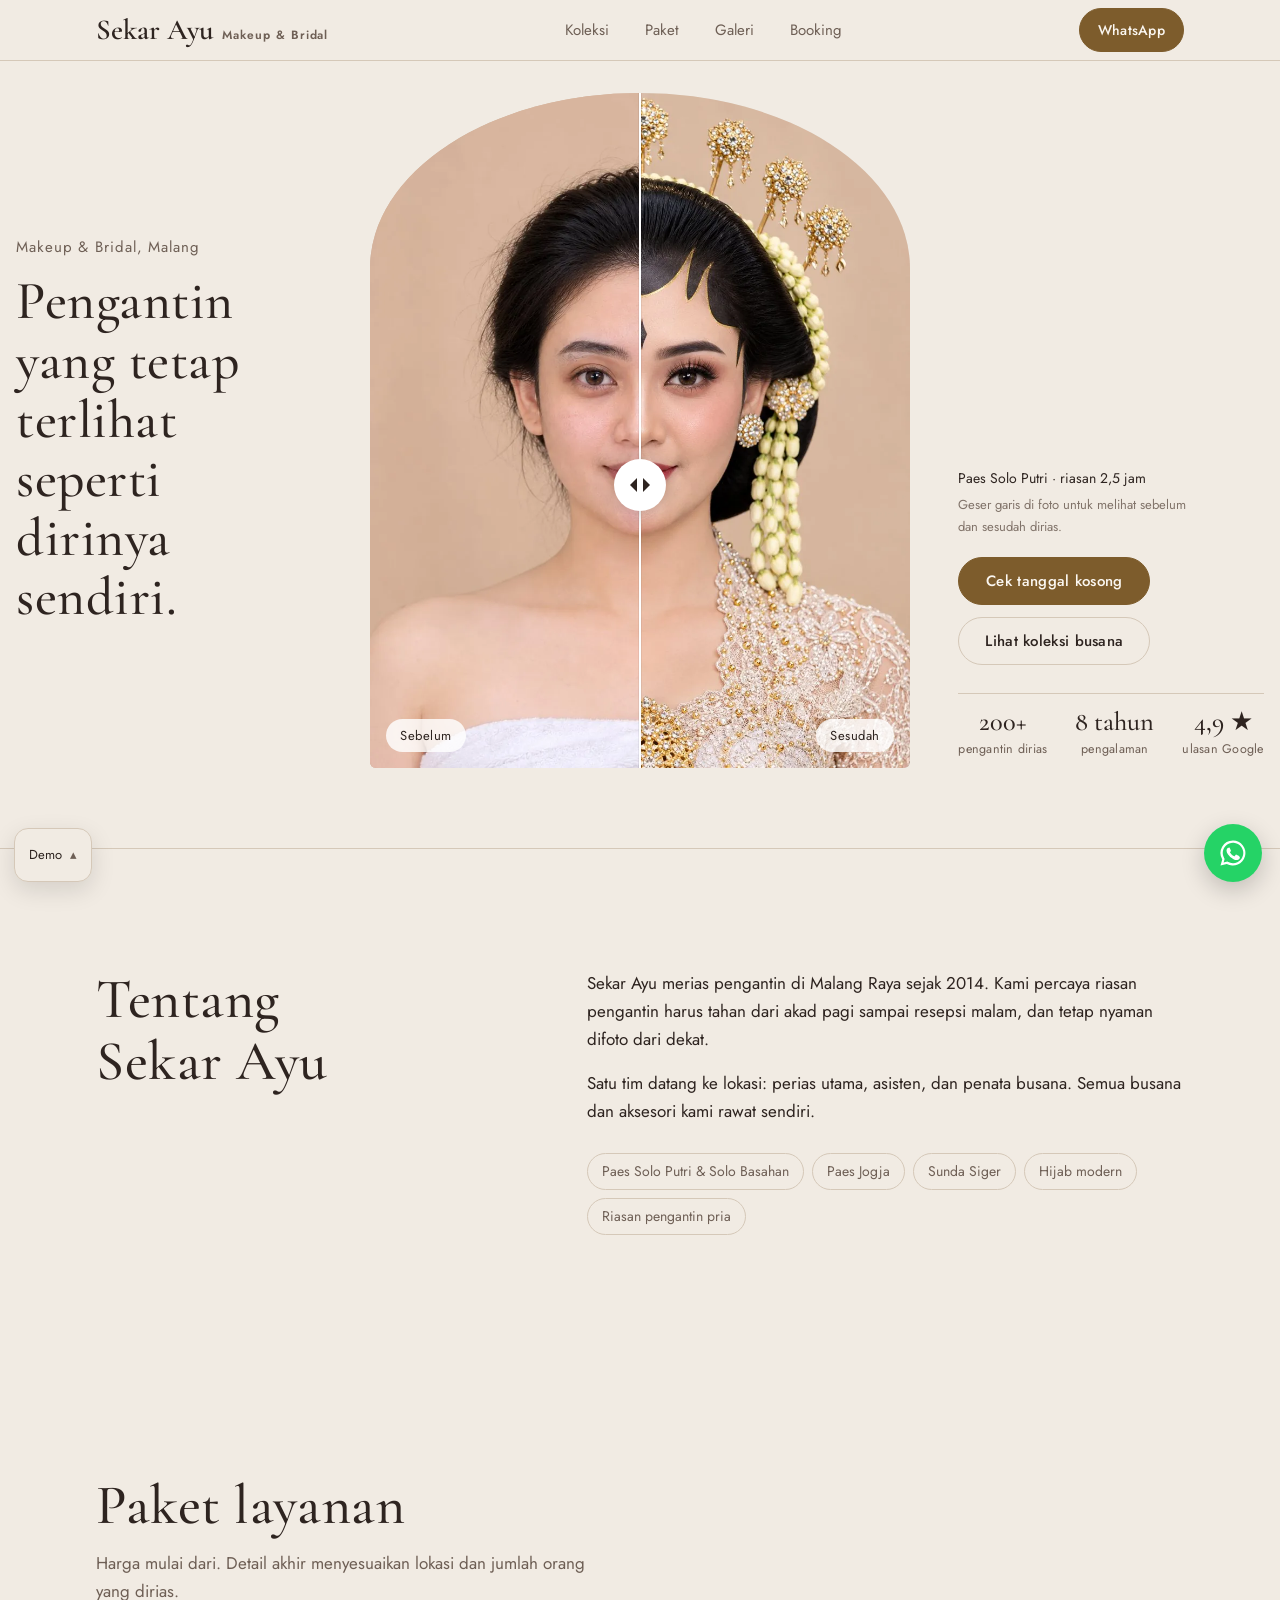
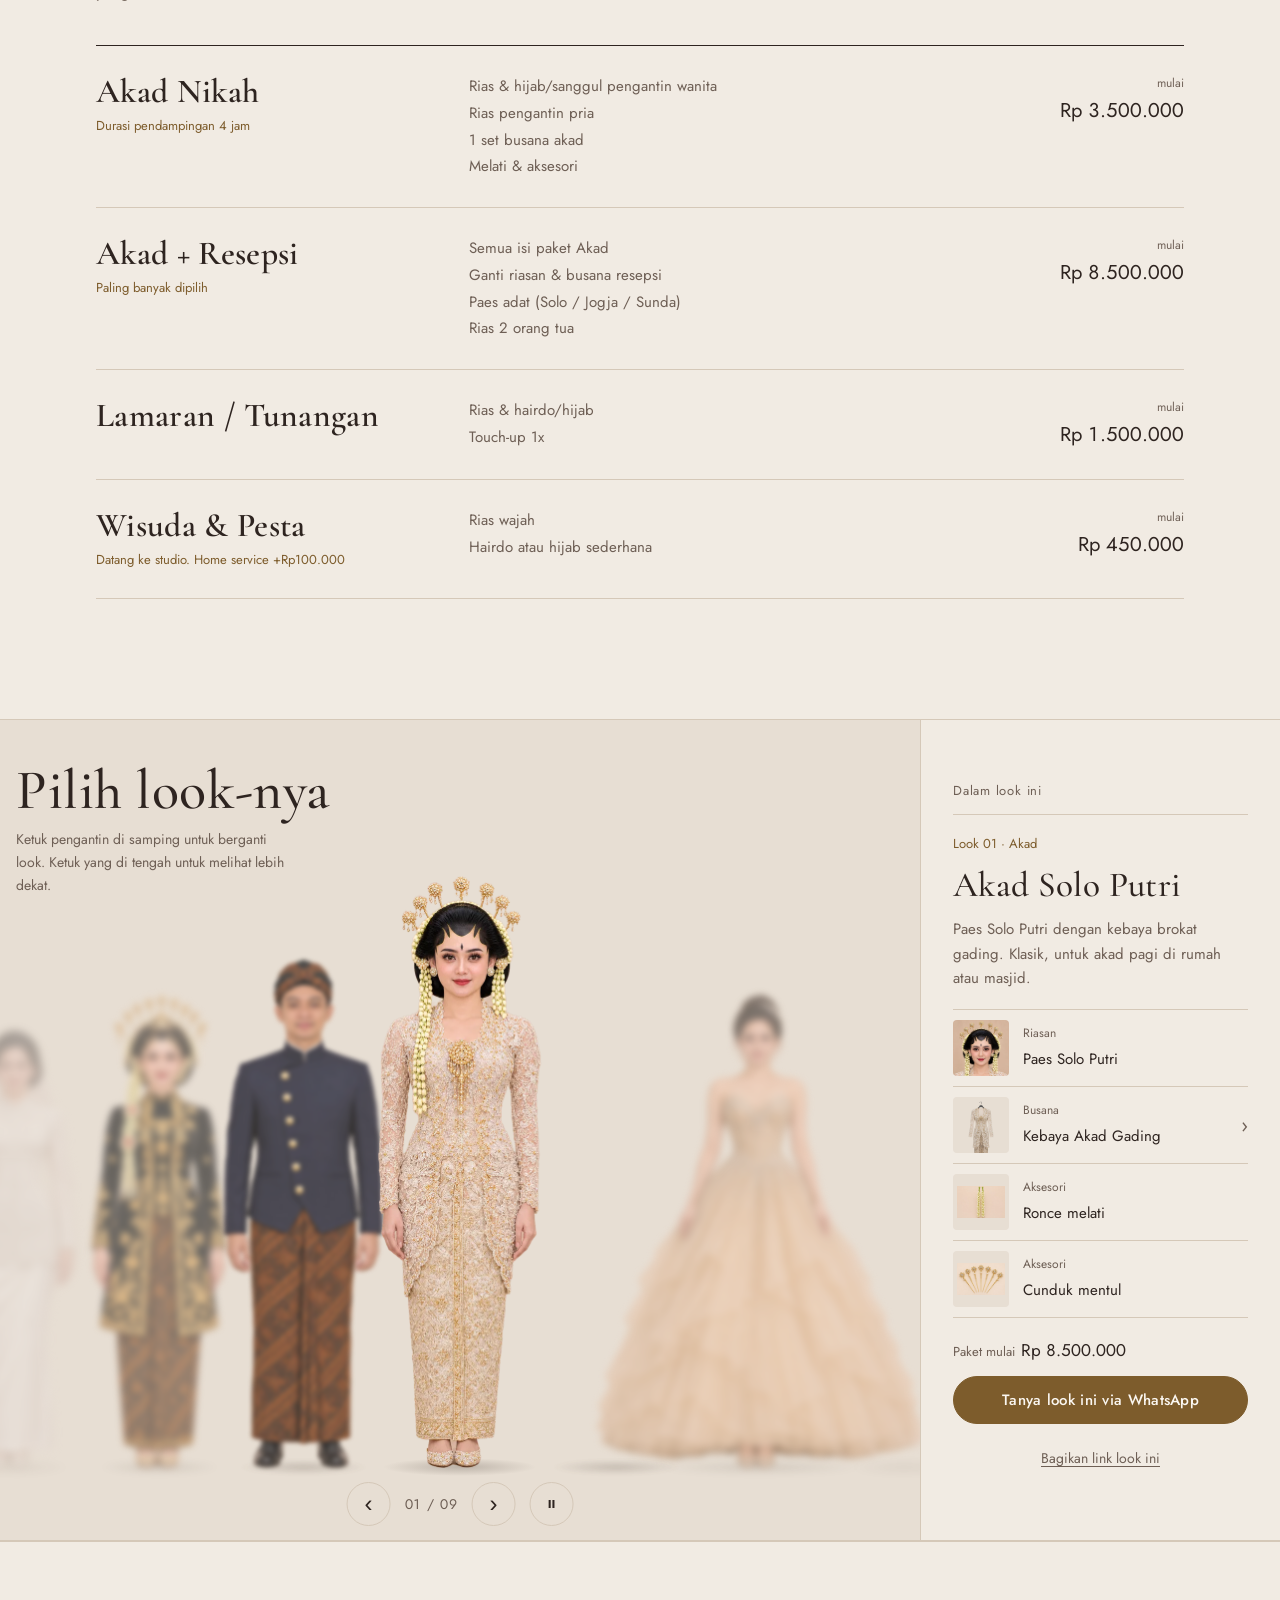
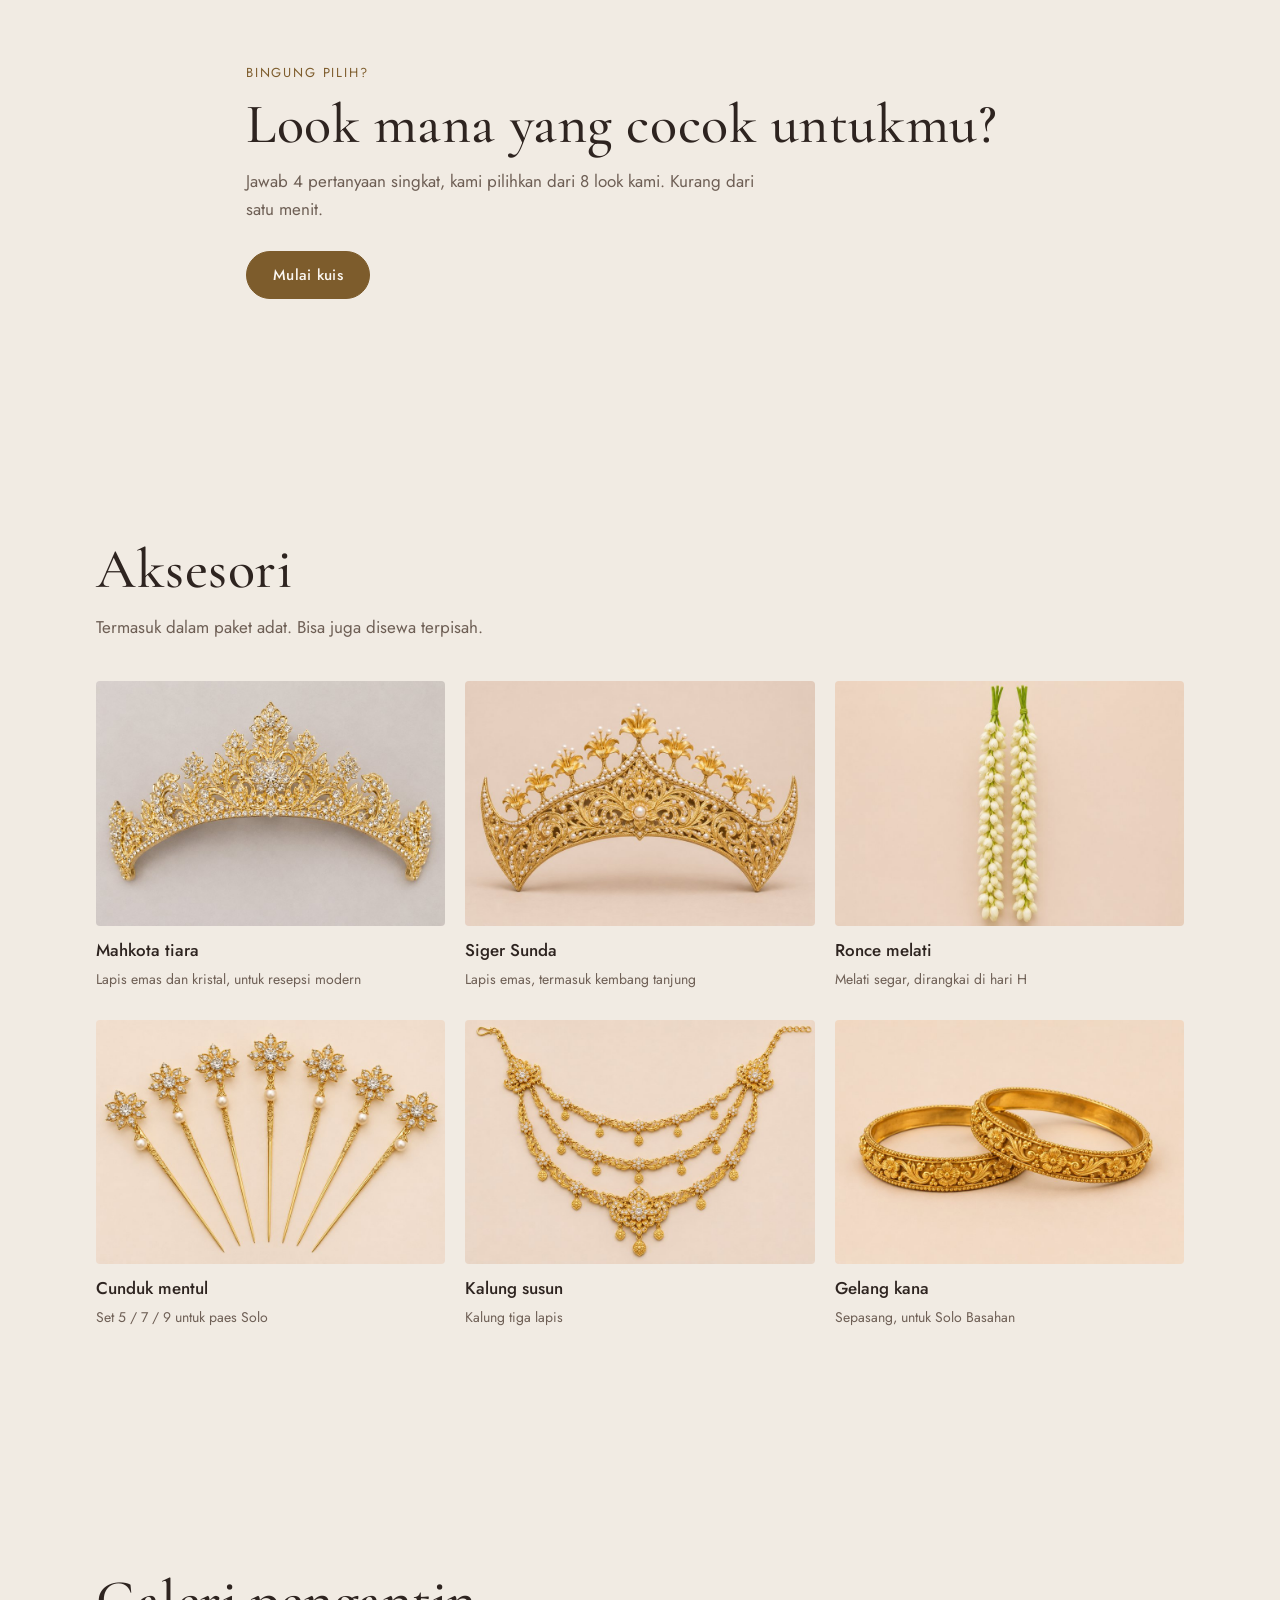
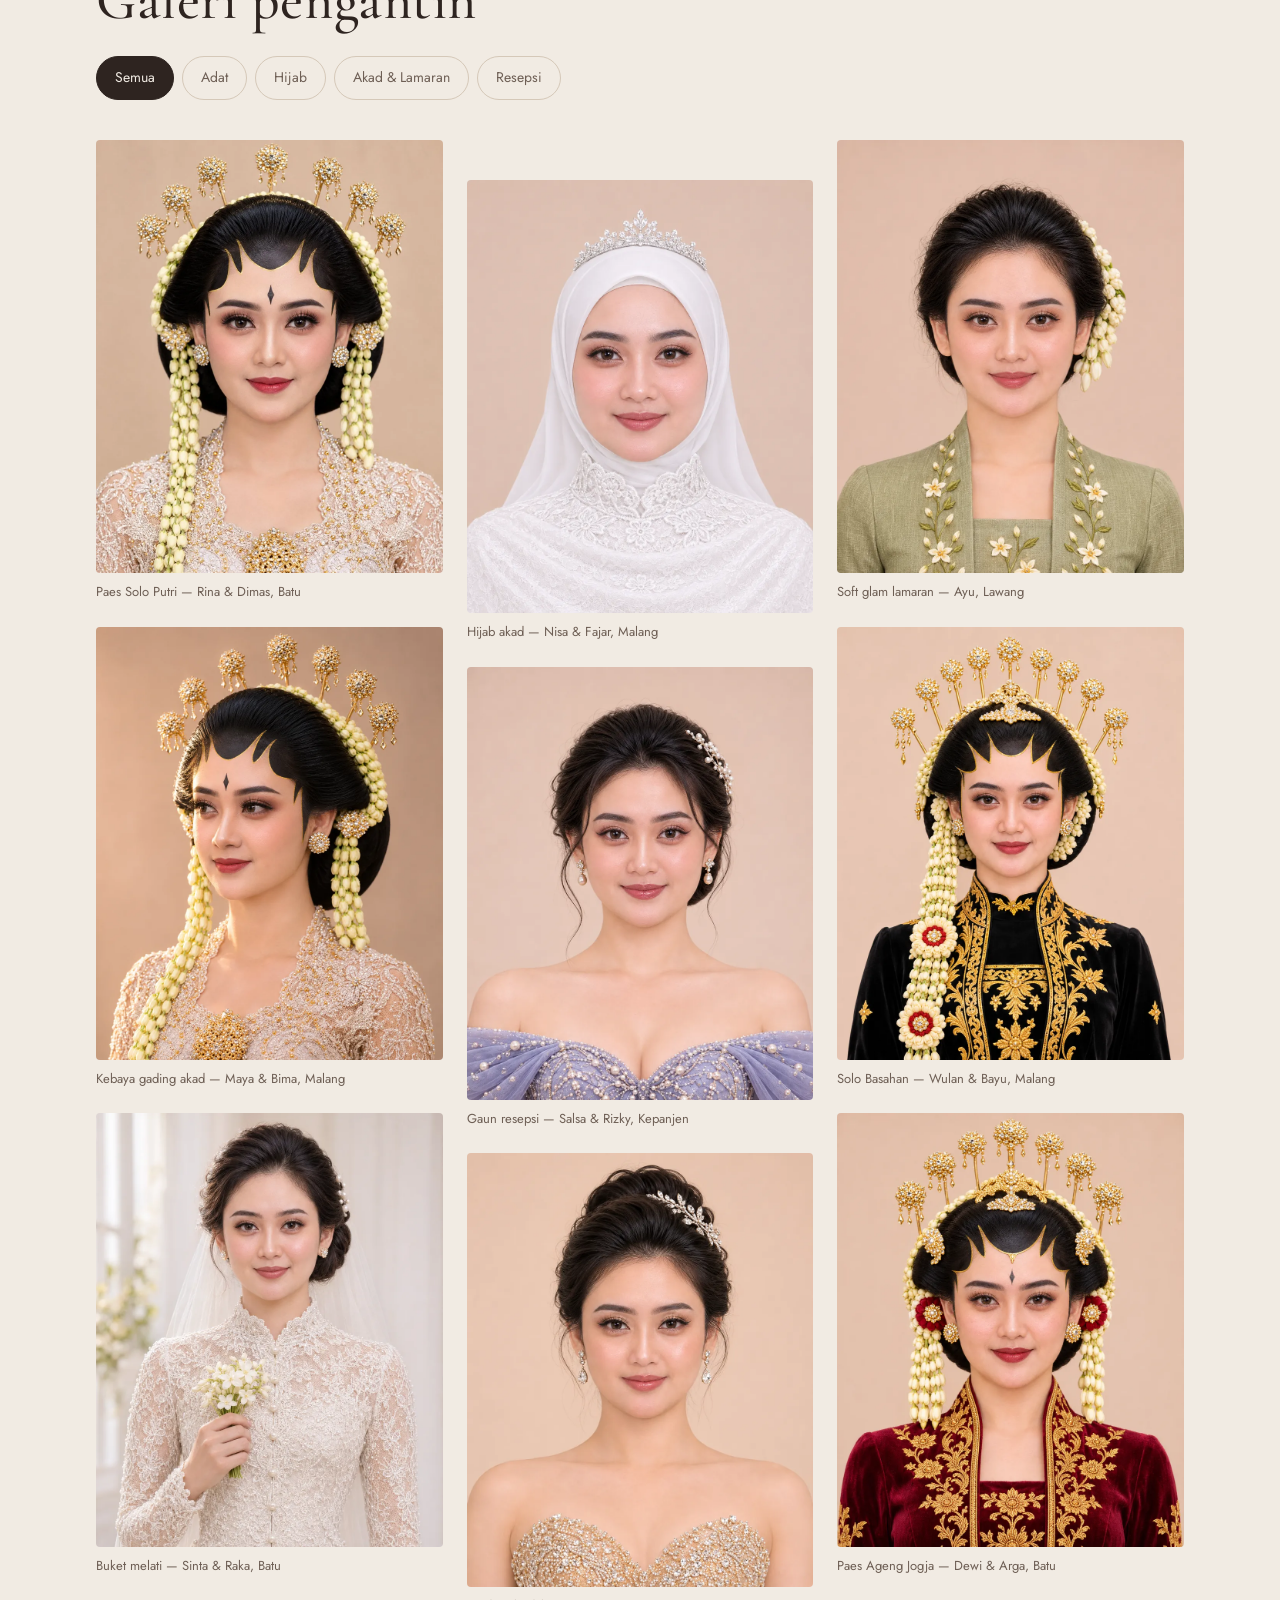
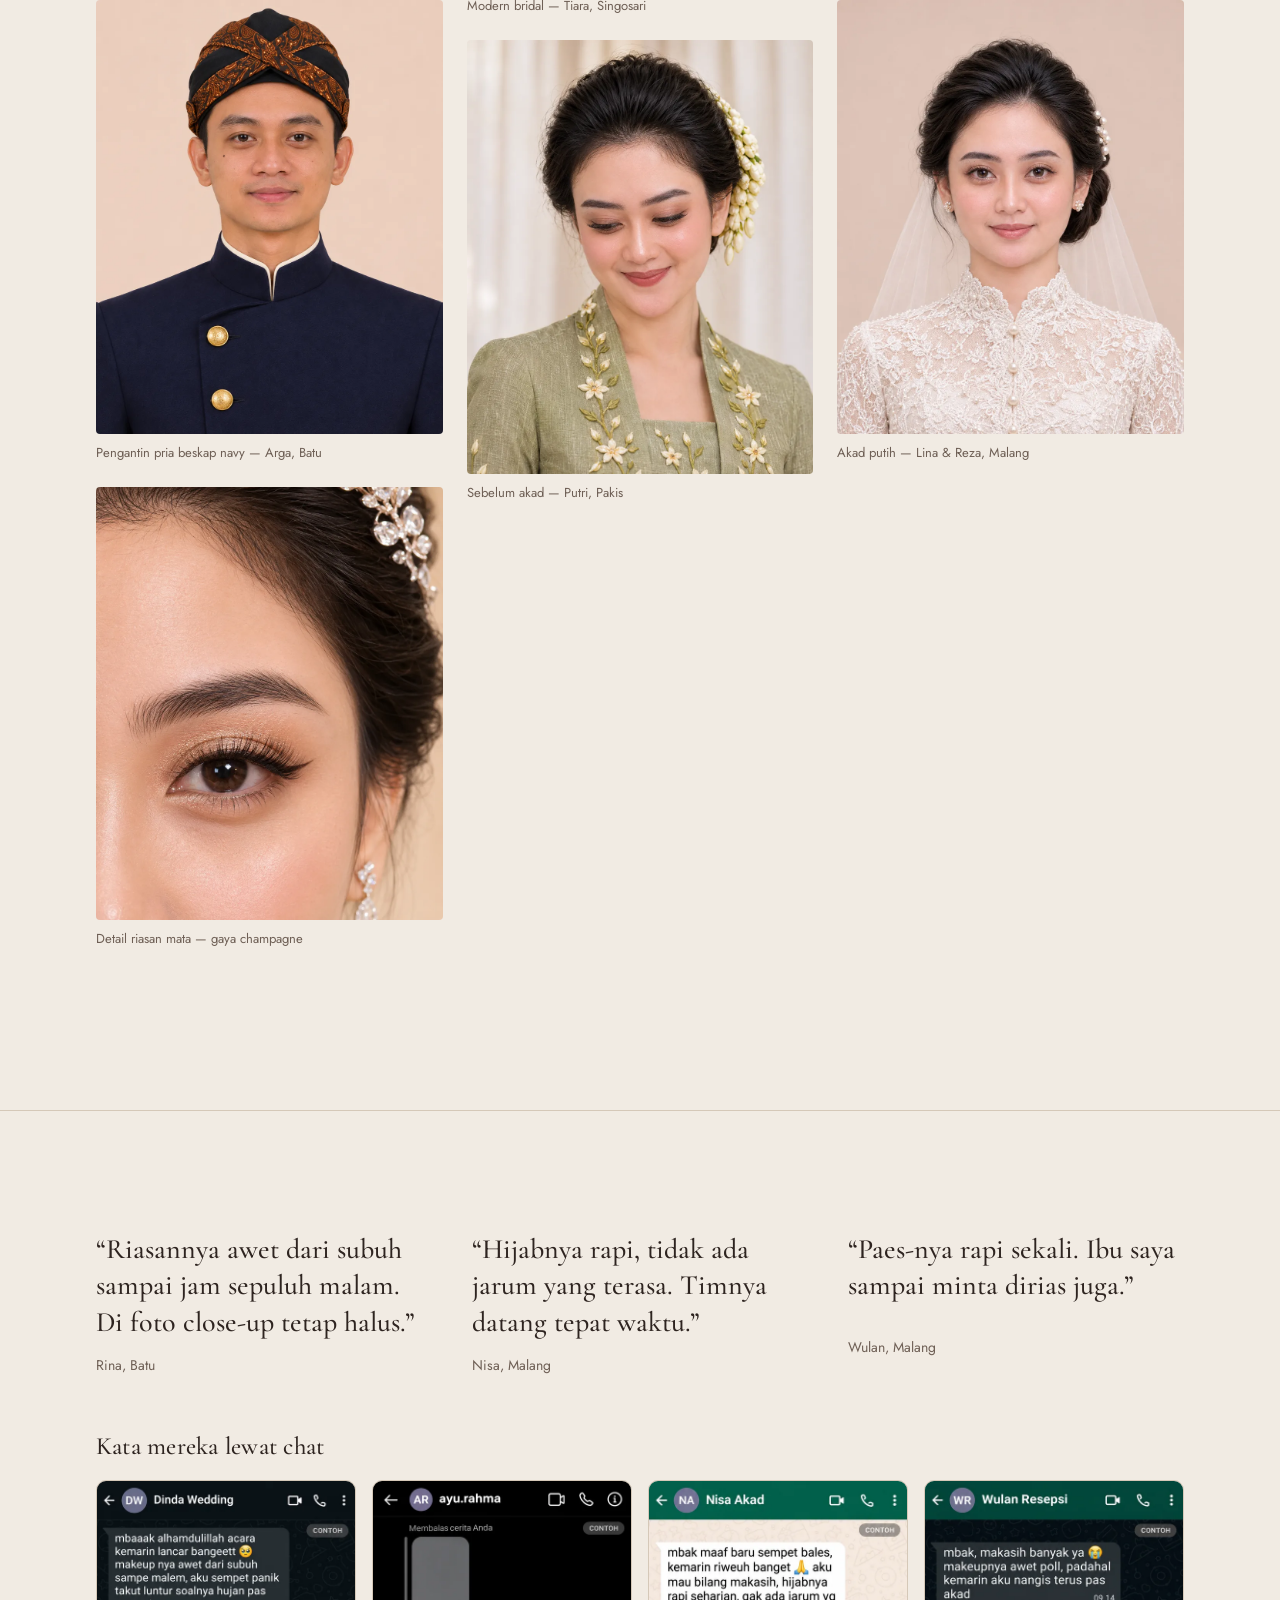
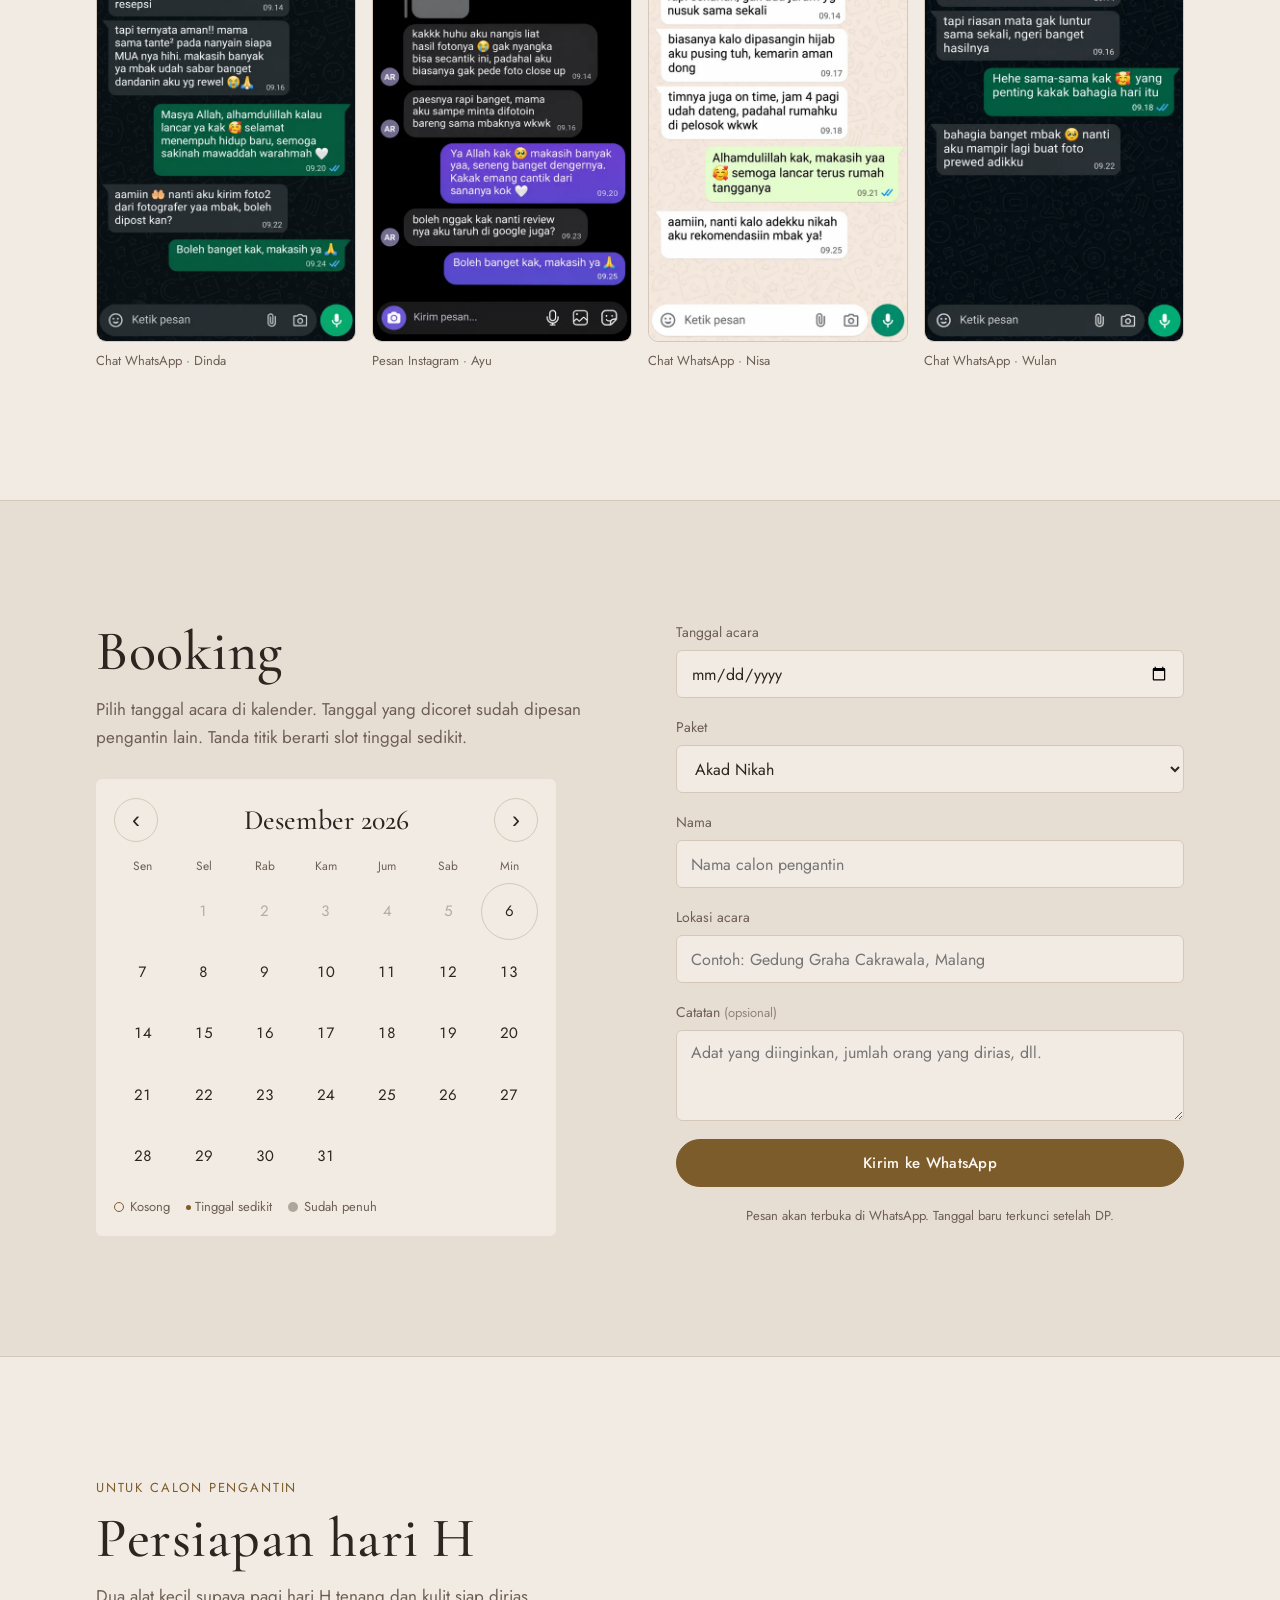
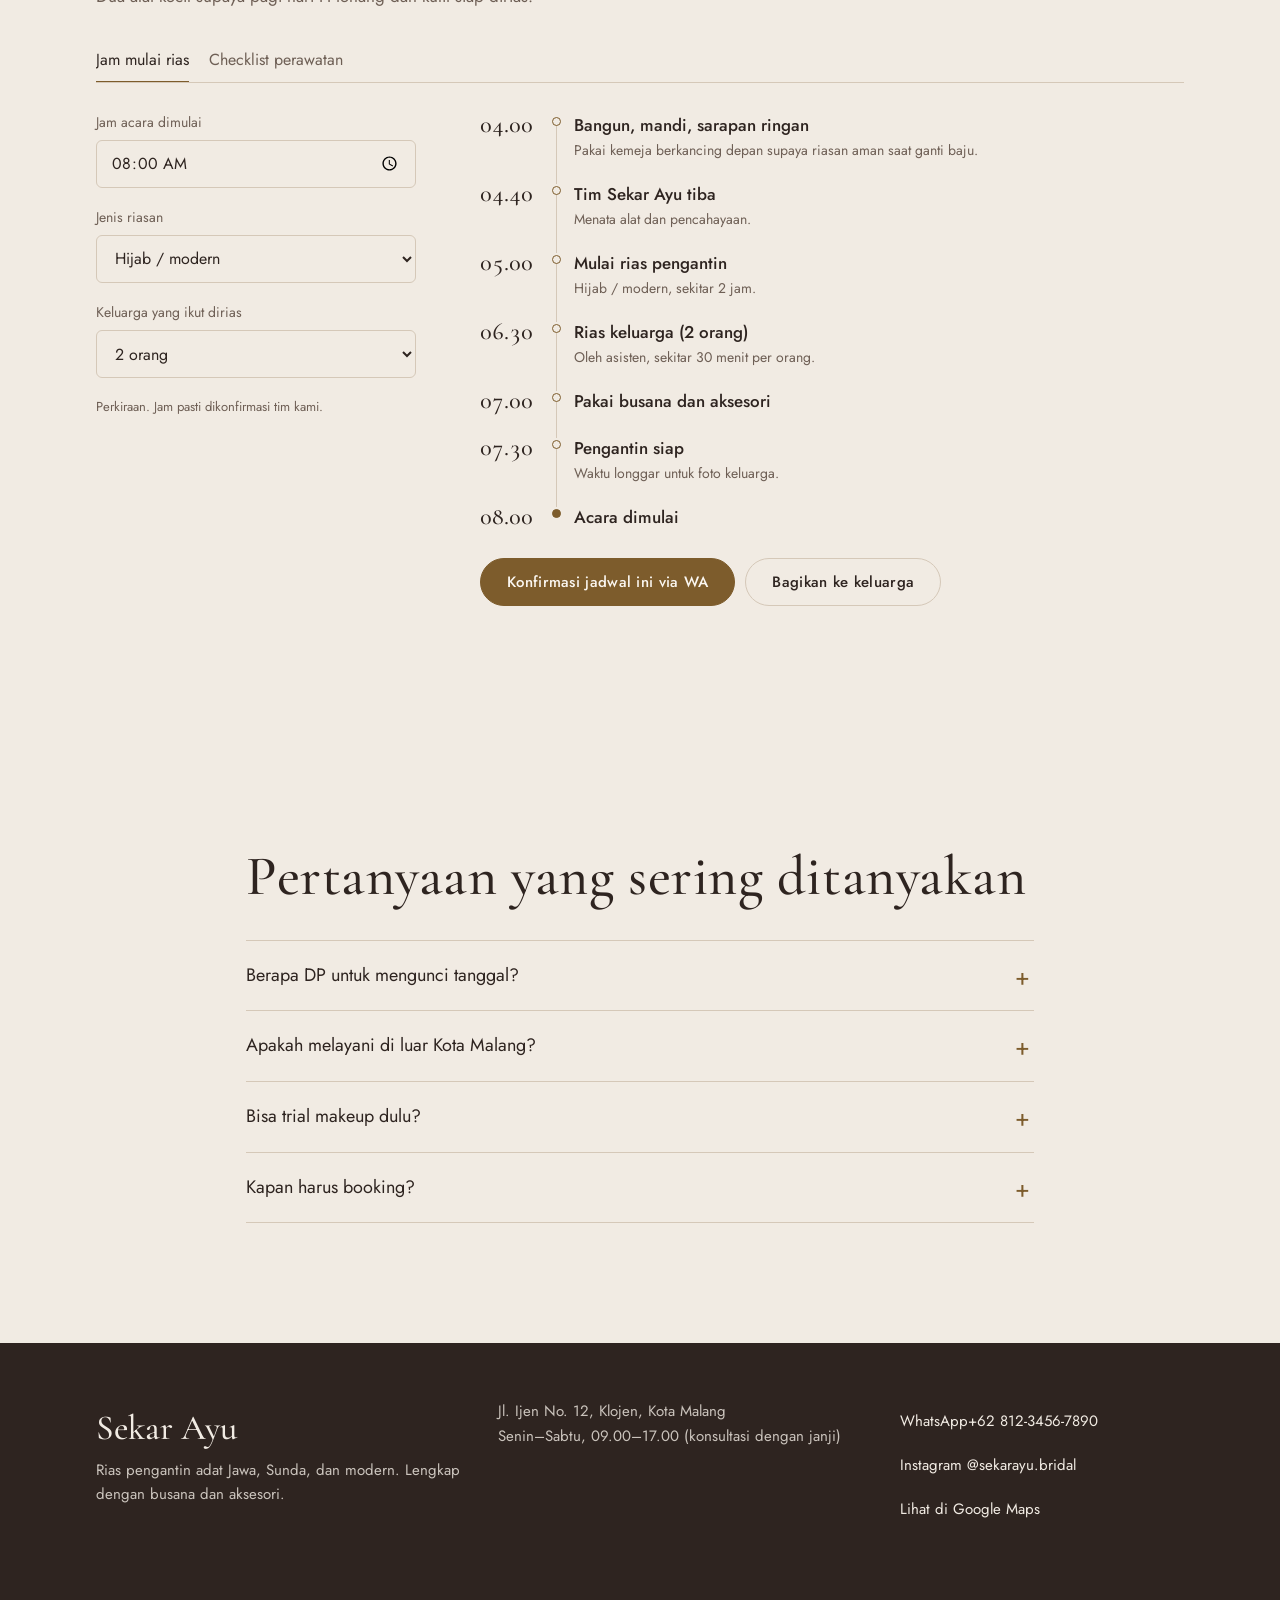
==== index.html @ d658f307 "Add files via upload" ====
<!doctype html>
<html lang="id" data-tema="ivory">
<head>
<meta charset="utf-8">
<meta name="viewport" content="width=device-width, initial-scale=1, viewport-fit=cover">
<!--SEO-->
<title>Sekar Ayu Makeup &amp; Bridal — Rias Pengantin Malang</title>
<meta name="description" content="Rias pengantin adat Jawa, Sunda, dan modern. Lengkap dengan busana dan aksesori.">
<meta property="og:type" content="website">
<meta property="og:locale" content="id_ID">
<meta property="og:site_name" content="Sekar Ayu">
<meta property="og:title" content="Sekar Ayu Makeup &amp; Bridal — Rias Pengantin Malang">
<meta property="og:description" content="Rias pengantin adat Jawa, Sunda, dan modern. Lengkap dengan busana dan aksesori.">
<meta property="og:image" content="assets/og.jpg">
<meta property="og:image:width" content="1200">
<meta property="og:image:height" content="630">
<meta name="twitter:card" content="summary_large_image">
<meta name="twitter:title" content="Sekar Ayu Makeup &amp; Bridal — Rias Pengantin Malang">
<meta name="twitter:description" content="Rias pengantin adat Jawa, Sunda, dan modern. Lengkap dengan busana dan aksesori.">
<meta name="twitter:image" content="assets/og.jpg">
<script type="application/ld+json">{"@context": "https://schema.org", "@type": "BeautySalon", "name": "Sekar Ayu Makeup & Bridal", "description": "Rias pengantin adat Jawa, Sunda, dan modern. Lengkap dengan busana dan aksesori.", "telephone": "+6281234567890", "image": "assets/og.jpg", "address": {"@type": "PostalAddress", "streetAddress": "Jl. Ijen No. 12, Klojen, Kota Malang", "addressLocality": "Malang", "addressCountry": "ID"}, "sameAs": ["https://instagram.com/sekarayu.bridal"], "openingHours": "Senin–Sabtu, 09.00–17.00 (konsultasi dengan janji)", "hasMap": "https://www.google.com/maps/search/?api=1&query=Jl.+Ijen+No.+12,+Klojen,+Kota+Malang,+Malang"}</script>
<!--/SEO-->
<link rel="preconnect" href="https://fonts.googleapis.com">
<link rel="preconnect" href="https://fonts.gstatic.com" crossorigin>
<link rel="stylesheet" href="https://fonts.googleapis.com/css2?family=Cormorant+Garamond:wght@500;600&family=Jost:wght@300;400;500&display=swap">
<link rel="stylesheet" href="style.css">
</head>
<body>

<header class="top">
  <div class="top-in">
    <a class="logo" href="#awal"><span data-bind="brand.nama"></span><small data-bind="brand.sub"></small></a>
    <nav class="nav" aria-label="Menu utama">
      <a href="#koleksi">Koleksi</a>
      <a href="#paket">Paket</a>
      <a href="#galeri">Galeri</a>
      <a href="#booking">Booking</a>
    </nav>
    <a class="btn btn-kecil" id="wa-top" href="#" target="_blank" rel="noopener">WhatsApp</a>
  </div>
</header>

<main id="awal">

  <!-- HERO: sebelum / sesudah -->
  <section class="hero">
    <div class="hero-teks">
      <p class="hero-kota"><span data-bind="brand.sub"></span>, <span data-bind="brand.kota"></span></p>
      <h1 data-bind="hero.judul"></h1>
    </div>
    <div class="ba" id="ba" style="--pos:50%">
      <img class="ba-img" id="ba-sesudah" alt="Wajah sesudah dirias" draggable="false" fetchpriority="high" decoding="async">
      <div class="ba-atas"><img class="ba-img" id="ba-sebelum" alt="Wajah sebelum dirias" draggable="false" fetchpriority="high" decoding="async"></div>
      <div class="ba-garis" aria-hidden="true"><span class="ba-pegangan"></span></div>
      <span class="ba-label ba-label-kiri">Sebelum</span>
      <span class="ba-label ba-label-kanan">Sesudah</span>
      <input class="ba-range" id="ba-range" type="range" min="0" max="100" value="50" aria-label="Geser untuk membandingkan sebelum dan sesudah dirias">
    </div>
    <div class="hero-samping">
      <p class="hero-ket"><span data-bind="hero.keterangan"></span><span class="hero-petunjuk">Geser garis di foto untuk melihat sebelum dan sesudah dirias.</span></p>
      <div class="hero-aksi">
        <a class="btn" href="#booking">Cek tanggal kosong</a>
        <a class="btn btn-garis" href="#koleksi">Lihat koleksi busana</a>
      </div>
      <ul class="hero-bukti" id="hero-bukti" aria-label="Bukti pengalaman" hidden></ul>
    </div>
  </section>

  <!-- TENTANG -->
  <section class="blok tentang" id="tentang">
    <div class="isi tentang-grid">
      <h2>Tentang <span data-bind="brand.nama"></span></h2>
      <div class="tentang-teks" id="tentang-teks"></div>
      <ul class="keahlian" id="keahlian" aria-label="Keahlian"></ul>
    </div>
  </section>

  <!-- PAKET -->
  <section class="blok" id="paket">
    <div class="isi">
      <h2>Paket layanan</h2>
      <p class="sub">Harga mulai dari. Detail akhir menyesuaikan lokasi dan jumlah orang yang dirias.</p>
      <div class="paket" id="paket-list"></div>
    </div>
  </section>

  <!-- KOLEKSI: barisan look -->
  <section class="look" id="koleksi" aria-roledescription="carousel" aria-label="Pilihan look pengantin">
    <div class="look-wrap">
      <div class="look-stage" id="look-stage">
        <div class="look-head">
          <h2>Pilih look-nya</h2>
          <p>Ketuk pengantin di samping untuk berganti look. Ketuk yang di tengah untuk melihat lebih dekat.</p>
        </div>
        <div class="look-track" id="look-track"></div>
        <div class="look-fokus" id="look-fokus" hidden>
          <p><span id="lf-nomor"></span> <strong id="lf-nama"></strong></p>
          <button class="ikon" id="lf-tutup" type="button" aria-label="Kembali ke semua look">×</button>
        </div>
        <div class="look-nav">
          <button class="ikon" id="look-prev" type="button" aria-label="Look sebelumnya">‹</button>
          <p class="look-hitung" id="look-hitung" aria-live="polite"></p>
          <button class="ikon" id="look-next" type="button" aria-label="Look berikutnya">›</button>
          <button class="ikon ikon-kecil" id="look-jeda" type="button" aria-label="Jeda pergantian otomatis" aria-pressed="false">
            <svg viewBox="0 0 24 24" aria-hidden="true" class="i-jeda"><path fill="currentColor" d="M7 5h3.5v14H7zM13.5 5H17v14h-3.5z"/></svg>
            <svg viewBox="0 0 24 24" aria-hidden="true" class="i-putar"><path fill="currentColor" d="M8 5v14l11-7z"/></svg>
          </button>
        </div>
      </div>
      <aside class="look-side" id="look-side" aria-live="polite">
        <p class="look-side-judul">Dalam look ini</p>
        <div class="look-side-isi" id="look-side-isi">
          <p class="look-kat" id="ls-kat"></p>
          <h3 id="ls-nama"></h3>
          <p class="look-ringkas" id="ls-ringkas"></p>
          <ul class="look-items" id="ls-items"></ul>
          <p class="look-harga" id="ls-harga"></p>
          <a class="btn btn-lebar" id="ls-wa" href="#" target="_blank" rel="noopener">Tanya look ini via WhatsApp</a>
          <button class="link-kecil ls-bagikan" id="ls-bagikan" type="button">Bagikan link look ini</button>
        </div>
      </aside>
    </div>
  </section>

  <!-- KUIS: look mana yang cocok -->
  <section class="blok kuis-blok" id="kuis" hidden aria-labelledby="kuis-judul">
    <div class="isi kuis-isi">
      <p class="kicker">Bingung pilih?</p>
      <h2 id="kuis-judul">Look mana yang cocok untukmu?</h2>
      <p class="sub" id="kuis-sub"></p>
      <div class="kuis" id="kuis-box"></div>
    </div>
  </section>

  <!-- AKSESORI -->
  <section class="blok" id="aksesori">
    <div class="isi">
      <h2>Aksesori</h2>
      <p class="sub">Termasuk dalam paket adat. Bisa juga disewa terpisah.</p>
      <div class="aks" id="aks-list"></div>
    </div>
  </section>

  <!-- GALERI -->
  <section class="blok" id="galeri">
    <div class="isi">
      <h2>Galeri pengantin</h2>
      <div class="galeri-filter" id="galeri-filter" role="group" aria-label="Filter galeri" hidden></div>
      <div class="galeri" id="galeri-list"></div>
    </div>
  </section>

  <!-- TESTIMONI -->
  <section class="blok testi-blok">
    <div class="isi testi" id="testi-list"></div>
    <div class="isi testi-shot-wrap" id="testi-shot-wrap" hidden>
      <h3>Kata mereka lewat chat</h3>
      <div class="testi-shot" id="testi-shot"></div>
    </div>
  </section>

  <!-- BOOKING -->
  <section class="blok booking" id="booking">
    <div class="isi booking-grid">
      <div>
        <h2>Booking</h2>
        <p class="sub" id="booking-sub"></p>
        <div class="kal" id="kal" hidden>
          <div class="kal-head">
            <button class="ikon" id="kal-prev" type="button" aria-label="Bulan sebelumnya">‹</button>
            <p class="kal-bulan" id="kal-bulan" aria-live="polite"></p>
            <button class="ikon" id="kal-next" type="button" aria-label="Bulan berikutnya">›</button>
          </div>
          <div class="kal-hari" aria-hidden="true"><span>Sen</span><span>Sel</span><span>Rab</span><span>Kam</span><span>Jum</span><span>Sab</span><span>Min</span></div>
          <div class="kal-grid" id="kal-grid" role="grid"></div>
          <p class="kal-legenda"><span class="dot dot-kosong"></span>Kosong <span id="legenda-sebagian" hidden><span class="dot dot-sebagian"></span>Tinggal sedikit</span> <span class="dot dot-penuh"></span>Sudah penuh</p>
        </div>
      </div>
      <form class="form" id="form-booking" novalidate>
        <div class="field" id="field-tanggal">
          <label for="f-tanggal">Tanggal acara</label>
          <input id="f-tanggal" name="tanggal" type="date" required aria-describedby="tanggal-info">
          <p class="field-info" id="tanggal-info"></p>
        </div>
        <div class="field">
          <label for="f-paket">Paket</label>
          <select id="f-paket" name="paket"></select>
        </div>
        <div class="field">
          <label for="f-nama">Nama</label>
          <input id="f-nama" name="nama" type="text" autocomplete="name" placeholder="Nama calon pengantin" required aria-describedby="nama-err">
          <p class="field-error" id="nama-err" role="alert"></p>
        </div>
        <div class="field">
          <label for="f-lokasi">Lokasi acara</label>
          <input id="f-lokasi" name="lokasi" type="text" placeholder="Contoh: Gedung Graha Cakrawala, Malang">
        </div>
        <div class="field">
          <label for="f-catatan">Catatan <span class="opsional">(opsional)</span></label>
          <textarea id="f-catatan" name="catatan" rows="3" placeholder="Adat yang diinginkan, jumlah orang yang dirias, dll."></textarea>
        </div>
        <p class="form-error" id="form-error" role="alert"></p>
        <button class="btn btn-lebar" type="submit">Kirim ke WhatsApp</button>
        <p class="form-catatan">Pesan akan terbuka di WhatsApp. Tanggal baru terkunci setelah DP.</p>
      </form>
    </div>
  </section>

  <!-- PERSIAPAN: jam mulai rias + checklist -->
  <section class="blok persiapan" id="persiapan" hidden aria-labelledby="persiapan-judul">
    <div class="isi">
      <p class="kicker">Untuk calon pengantin</p>
      <h2 id="persiapan-judul">Persiapan hari H</h2>
      <p class="sub">Dua alat kecil supaya pagi hari H tenang dan kulit siap dirias.</p>
      <div class="tab persiapan-tab" role="tablist" aria-label="Alat persiapan">
        <button type="button" role="tab" id="pt-jadwal" aria-selected="true" aria-controls="pp-jadwal">Jam mulai rias</button>
        <button type="button" role="tab" id="pt-cek" aria-selected="false" aria-controls="pp-cek" tabindex="-1">Checklist perawatan</button>
      </div>

      <div class="pp" id="pp-jadwal" role="tabpanel" aria-labelledby="pt-jadwal">
        <div class="pp-grid">
          <form class="form jadwal-form" id="jadwal-form" novalidate>
            <div class="field"><label for="j-jam">Jam acara dimulai</label><input type="time" id="j-jam" value="08:00" step="300"></div>
            <div class="field"><label for="j-rias">Jenis riasan</label><select id="j-rias"></select></div>
            <div class="field"><label for="j-ortu">Keluarga yang ikut dirias</label>
              <select id="j-ortu"><option value="0">Tidak ada</option><option value="1">1 orang</option><option value="2" selected>2 orang</option><option value="3">3 orang</option><option value="4">4 orang</option><option value="6">6 orang</option></select></div>
            <p class="form-catatan">Perkiraan. Jam pasti dikonfirmasi tim kami.</p>
          </form>
          <div>
            <ol class="timeline" id="j-hasil" aria-live="polite"></ol>
            <div class="jadwal-aksi">
              <a class="btn" id="j-konfirmasi" href="#" target="_blank" rel="noopener">Konfirmasi jadwal ini via WA</a>
              <a class="btn btn-garis" id="j-bagikan" href="#" target="_blank" rel="noopener">Bagikan ke keluarga</a>
            </div>
          </div>
        </div>
      </div>

      <div class="pp" id="pp-cek" role="tabpanel" aria-labelledby="pt-cek" hidden>
        <div class="cek-atas">
          <div class="field"><label for="c-tgl">Tanggal acara <span class="opsional">(opsional, untuk menampilkan tanggal tiap tahap)</span></label><input type="date" id="c-tgl"></div>
          <p class="cek-progres"><strong id="c-jumlah">0</strong> <span id="c-dari"></span><span class="cek-bar"><i id="c-bar"></i></span></p>
        </div>
        <div class="cek-list" id="c-list"></div>
        <p class="form-catatan cek-catatan">Centangmu tersimpan di HP ini saja.</p>
      </div>
    </div>
  </section>

  <!-- FAQ -->
  <section class="blok" id="faq">
    <div class="isi faq-isi">
      <h2>Pertanyaan yang sering ditanyakan</h2>
      <div class="faq" id="faq-list"></div>
    </div>
  </section>
</main>

<footer class="kaki">
  <div class="isi kaki-grid">
    <div>
      <p class="kaki-logo"><span data-bind="brand.nama"></span></p>
      <p data-bind="brand.tagline"></p>
    </div>
    <div>
      <p data-bind="brand.alamat"></p>
      <p data-bind="brand.jamBuka"></p>
    </div>
    <div class="kaki-link">
      <a id="wa-foot" href="#" target="_blank" rel="noopener">WhatsApp <span id="wa-nomor"></span></a>
      <a id="ig-foot" href="#" target="_blank" rel="noopener">Instagram @<span data-bind="brand.instagram"></span></a>
      <a id="maps-foot" href="#" target="_blank" rel="noopener">Lihat di Google Maps</a>
    </div>
  </div>
</footer>

<div class="cta-bar" id="cta-bar">
  <a class="btn" href="#booking">Cek tanggal kosong</a>
  <a class="cta-wa" id="wa-bar" href="#" target="_blank" rel="noopener" aria-label="Chat WhatsApp"><svg viewBox="0 0 24 24" aria-hidden="true"><path fill="currentColor" d="M12 2a10 10 0 0 0-8.6 15.1L2 22l5-1.3A10 10 0 1 0 12 2Zm0 18.2a8.2 8.2 0 0 1-4.2-1.2l-.3-.2-3 .8.8-2.9-.2-.3A8.2 8.2 0 1 1 12 20.2Zm4.5-6.1c-.2-.1-1.5-.7-1.7-.8-.2-.1-.4-.1-.6.1l-.8 1c-.1.2-.3.2-.5.1a6.7 6.7 0 0 1-3.3-2.9c-.2-.4.2-.4.7-1.3.1-.2 0-.3 0-.4l-.8-1.8c-.2-.5-.4-.4-.6-.4h-.5a1 1 0 0 0-.7.3 3 3 0 0 0-.9 2.2 5.2 5.2 0 0 0 1.1 2.7 11.8 11.8 0 0 0 4.5 4c1.7.7 2.3.8 3.2.6.5-.1 1.5-.6 1.7-1.2.2-.6.2-1.1.2-1.2l-.5-.3Z"/></svg></a>
</div>

<a class="wa-float" id="wa-float" href="#" target="_blank" rel="noopener" aria-label="Chat WhatsApp">
  <svg viewBox="0 0 24 24" aria-hidden="true"><path fill="currentColor" d="M12 2a10 10 0 0 0-8.6 15.1L2 22l5-1.3A10 10 0 1 0 12 2Zm0 18.2a8.2 8.2 0 0 1-4.2-1.2l-.3-.2-3 .8.8-2.9-.2-.3A8.2 8.2 0 1 1 12 20.2Zm4.5-6.1c-.2-.1-1.5-.7-1.7-.8-.2-.1-.4-.1-.6.1l-.8 1c-.1.2-.3.2-.5.1a6.7 6.7 0 0 1-3.3-2.9c-.2-.4.2-.4.7-1.3.1-.2 0-.3 0-.4l-.8-1.8c-.2-.5-.4-.4-.6-.4h-.5a1 1 0 0 0-.7.3 3 3 0 0 0-.9 2.2 5.2 5.2 0 0 0 1.1 2.7 11.8 11.8 0 0 0 4.5 4c1.7.7 2.3.8 3.2.6.5-.1 1.5-.6 1.7-1.2.2-.6.2-1.1.2-1.2l-.5-.3Z"/></svg>
</a>

<!-- Panel detail busana -->
<div class="panel-latar" id="panel-latar" hidden></div>
<aside class="panel" id="panel" role="dialog" aria-modal="true" aria-labelledby="p-nama" hidden>
  <button class="panel-tutup" id="panel-tutup" type="button">Tutup <span aria-hidden="true">×</span></button>
  <div class="panel-isi">
    <p class="rak-nomor" id="p-nomor"></p>
    <h3 id="p-nama"></h3>
    <p id="p-desk"></p>
    <dl class="spek">
      <dt>Warna</dt><dd id="p-warna"></dd>
      <dt>Ukuran</dt><dd id="p-ukuran"></dd>
      <dt>Sewa</dt><dd id="p-harga"></dd>
    </dl>
    <div class="tab" role="tablist" aria-label="Foto busana">
      <button role="tab" type="button" data-foto="dipakai" aria-selected="true">Dipakai</button>
      <button role="tab" type="button" data-foto="belakang" aria-selected="false">Belakang</button>
      <button role="tab" type="button" data-foto="detail" aria-selected="false">Detail bordir</button>
    </div>
    <div class="tab-foto"><img id="p-foto" alt=""></div>
    <a class="btn btn-lebar" id="p-wa" href="#" target="_blank" rel="noopener">Tanya busana ini via WhatsApp</a>
  </div>
</aside>

<!-- Panel demo (hanya tampil jika modeDemo: true) -->
<details class="demo" id="demo" hidden>
  <summary>Demo</summary>
  <div class="demo-isi">
    <p class="demo-judul">Pilih tema</p>
    <div class="demo-tema" id="demo-tema"></div>
    <p class="demo-judul">Paket</p>
    <div class="demo-paket" id="demo-paket" role="group" aria-label="Pilih paket"></div>
    <p class="demo-paket-isi" id="demo-paket-isi"></p>
    <a class="demo-admin" id="demo-admin" href="admin.html" target="_blank" rel="noopener">Buka halaman admin (PIN 1234) ↗</a>
  </div>
</details>

<script src="data.js"></script>
<script src="fitur.js"></script>
<script src="app.js"></script>
</body>
</html>
---- style.css ----
/* Layout: hero tengah (slider sebelum/sesudah) → barisan look → isi editorial satu kolom.
   Tema dipilih lewat data-tema di <html>; semua warna berasal dari token di bawah. */
:root, [data-tema="ivory"] {
  --bg: #F1EBE3;        /* kertas gading */
  --surface: #E7DED3;   /* kain blacu */
  --ink: #2E2420;       /* sogan tua */
  --muted: #6E5F55;
  --accent: #7D5C2C;    /* emas prada (kontras ≥4.5:1) */
  --on-accent: #FBF7F1;
  --line: #D5C8B8;
  --scrim: rgba(46, 36, 32, .42);
  color-scheme: light;
}
[data-tema="blush"] {
  --bg: #F5EBE8; --surface: #ECDAD5; --ink: #3A2629; --muted: #74585B;
  --accent: #984E58; --on-accent: #FFF8F6; --line: #E2CBC6; --scrim: rgba(58, 38, 41, .42);
}
[data-tema="sogan"] {
  --bg: #EADFCF; --surface: #DDCCB3; --ink: #35200F; --muted: #674B30;
  --accent: #84531F; --on-accent: #FFF6E8; --line: #CBB596; --scrim: rgba(53, 32, 15, .45);
}
[data-tema="noir"] {
  --bg: #161312; --surface: #221D1A; --ink: #EEE5D8; --muted: #A49686;
  --accent: #C9A45E; --on-accent: #1A1512; --line: #3A322C; --scrim: rgba(0, 0, 0, .6);
  color-scheme: dark;
}
:root {
  --f-display: "Cormorant Garamond", "Cormorant", "Didot", Georgia, serif;
  --f-body: "Jost", "Avenir Next", "Segoe UI", system-ui, sans-serif;
  --gutter: max(16px, env(safe-area-inset-left, 0px));
  --gutter-r: max(16px, env(safe-area-inset-right, 0px));
  --header-h: 60px;
  --maks: 1120px;
  --ease: cubic-bezier(.22, .7, .2, 1);
}

*, *::before, *::after { box-sizing: border-box; }
html { scroll-behavior: smooth; scroll-padding-top: var(--header-h); }
body {
  margin: 0; background: var(--bg); color: var(--ink);
  font: 400 17px/1.65 var(--f-body);
  -webkit-font-smoothing: antialiased;
  transition: background-color .4s, color .4s;
}
img { max-width: 100%; display: block; }
a { color: inherit; }
h1, h2, h3 { font-family: var(--f-display); font-weight: 500; line-height: 1.1; margin: 0; text-wrap: balance; letter-spacing: .01em; }
h2 { font-size: clamp(2.3rem, 5.4vw, 3.5rem); }
p { margin: 0; }
:focus-visible { outline: 2px solid var(--accent); outline-offset: 3px; }
[hidden] { display: none !important; }

.isi { max-width: var(--maks); margin-inline: auto; padding-left: var(--gutter); padding-right: var(--gutter-r); }
.blok { padding-block: clamp(64px, 10vw, 120px); }
.sub { color: var(--muted); margin-top: 12px; max-width: 52ch; }

/* ---------- tombol ---------- */
.btn {
  display: inline-flex; align-items: center; justify-content: center; gap: 8px;
  min-height: 48px; padding: 0 26px; border: 1px solid var(--accent); border-radius: 999px;
  background: var(--accent); color: var(--on-accent); font: 500 15px/1 var(--f-body); letter-spacing: .02em;
  text-decoration: none; cursor: pointer; transition: transform .2s var(--ease), background-color .2s;
}
.btn:hover { transform: translateY(-1px); }
.btn-garis { background: transparent; color: var(--ink); border-color: var(--line); }
.btn-kecil { min-height: 44px; padding: 0 18px; font-size: 14px; }
.btn-lebar { width: 100%; }
.ikon {
  width: 44px; height: 44px; border-radius: 50%; border: 1px solid var(--line); background: transparent;
  color: var(--ink); font-size: 24px; line-height: 1; cursor: pointer;
}
.ikon:hover { border-color: var(--accent); }

/* ---------- header ---------- */
body::before { content: ""; position: fixed; top: 0; right: 0; left: 0; height: env(safe-area-inset-top, 0px); z-index: 40; background: var(--bg); }
.top {
  position: sticky; top: env(safe-area-inset-top, 0px); z-index: 30;
  background: var(--bg); background: color-mix(in srgb, var(--bg) 88%, transparent);
  backdrop-filter: blur(10px); -webkit-backdrop-filter: blur(10px);
  border-bottom: 1px solid var(--line);
}
.top-in { height: var(--header-h); max-width: var(--maks); margin-inline: auto; padding-left: var(--gutter); padding-right: var(--gutter-r);
  display: flex; align-items: center; justify-content: space-between; gap: 16px; }
.logo { text-decoration: none; display: flex; align-items: baseline; gap: 8px; font-family: var(--f-display); font-weight: 600; font-size: 29px; white-space: nowrap; }
.logo small { font-family: var(--f-body); font-size: 12px; color: var(--muted); letter-spacing: .08em; }
.nav { display: flex; gap: 28px; font-size: 15px; }
.nav a { text-decoration: none; color: var(--muted); }
.nav a:hover { color: var(--ink); }
@media (max-width: 760px) { .nav { display: none; } .logo small { display: none; } }

/* ---------- hero: sebelum / sesudah ---------- */
.hero { padding: clamp(32px, 6vw, 64px) var(--gutter-r) clamp(48px, 7vw, 80px) var(--gutter); display: grid; justify-items: center; text-align: center; gap: 24px; }
.hero-teks { display: grid; gap: 12px; max-width: 760px; }
.hero-kota { color: var(--muted); font-size: 15px; letter-spacing: .06em; }
.hero h1 { font-size: clamp(2.5rem, 7vw, 5rem); }
.ba {
  --pos: 50%;
  position: relative; width: min(100%, 560px); aspect-ratio: 4 / 5; max-width: 100%;
  overflow: hidden; border-radius: 280px 280px 6px 6px;   /* lengkung gapura/cermin rias */
  background: var(--surface); cursor: ew-resize; touch-action: pan-y; user-select: none; -webkit-user-select: none;
}
.ba-img { position: absolute; top: 0; right: 0; bottom: 0; left: 0; width: 100%; height: 100%; object-fit: cover; pointer-events: none; }
.ba-atas { position: absolute; top: 0; right: 0; bottom: 0; left: 0; clip-path: inset(0 calc(100% - var(--pos)) 0 0); }
.ba-garis { position: absolute; top: 0; bottom: 0; left: var(--pos); width: 2px; margin-left: -1px; background: #fff; box-shadow: 0 0 0 1px rgba(0,0,0,.06); }
.ba-pegangan {
  position: absolute; top: 58%; left: 50%; width: 52px; height: 52px; margin: -26px 0 0 -26px; border-radius: 50%;
  background: #fff; box-shadow: 0 4px 18px rgba(0,0,0,.18);
}
.ba-pegangan::before, .ba-pegangan::after {
  content: ""; position: absolute; top: 50%; width: 0; height: 0; border: 7px solid transparent; margin-top: -7px;
}
.ba-pegangan::before { left: 9px; border-right-color: #2E2420; }
.ba-pegangan::after { right: 9px; border-left-color: #2E2420; }
.ba-label { position: absolute; bottom: 16px; padding: 6px 14px; border-radius: 999px; font-size: 13px; letter-spacing: .04em;
  background: rgba(255,255,255,.82); color: #2E2420; transition: opacity .2s; }
.ba-label-kiri { left: 16px; }
.ba-label-kanan { right: 16px; }
.ba-range { position: absolute; width: 1px; height: 1px; opacity: 0; pointer-events: none; }
.ba:has(.ba-range:focus-visible) { outline: 2px solid var(--accent); outline-offset: 4px; }
.hero-samping { display: grid; gap: 20px; justify-items: center; }
.hero-ket { display: grid; gap: 4px; color: var(--muted); font-size: 14px; }
.hero-ket > span:first-child { color: var(--ink); }
.hero-petunjuk { font-size: 13px; opacity: .85; max-width: 30ch; }
.hero-aksi { display: flex; flex-wrap: wrap; justify-content: center; gap: 12px; }
.ba { border-radius: 50% 50% 6px 6px / 26% 26% 6px 6px; }   /* lengkung cermin rias */
@media (min-width: 1000px) {
  .hero {
    grid-template-columns: minmax(0, 1fr) auto minmax(0, 1fr); align-items: end; text-align: left; gap: 48px;
    max-width: 1320px; margin-inline: auto; padding-top: 32px;
  }
  .hero-teks { align-self: center; justify-self: start; }
  .hero h1 { font-size: clamp(2.8rem, 4.2vw, 4.2rem); }
  .ba { width: min(540px, calc((100vh - var(--header-h) - 72px) * .8)); width: min(540px, calc((100svh - var(--header-h) - 72px) * .8)); }
  .hero-samping { justify-items: start; padding-bottom: 8px; }
  .hero-aksi { flex-direction: column; align-items: stretch; justify-content: start; }
}

/* ---------- tentang ---------- */
.tentang { border-top: 1px solid var(--line); }
.tentang-grid { display: grid; gap: 28px 64px; grid-template-columns: 1fr; }
.tentang-teks { display: grid; gap: 16px; max-width: 60ch; }
.keahlian { list-style: none; margin: 0; padding: 0; display: flex; flex-wrap: wrap; gap: 8px; }
.keahlian li { padding: 6px 14px; border: 1px solid var(--line); border-radius: 999px; font-size: 14px; color: var(--muted); }
@media (min-width: 860px) {
  .tentang-grid { grid-template-columns: 5fr 7fr; }
  .tentang-grid h2 { grid-row: span 2; }
}

/* ---------- paket (daftar harga bergaya menu) ---------- */
.paket { margin-top: 40px; border-top: 1px solid var(--ink); }
.paket-row { display: grid; gap: 8px 32px; padding-block: 28px; border-bottom: 1px solid var(--line); grid-template-columns: 1fr; }
.paket-nama { font-family: var(--f-display); font-weight: 600; font-size: 2.1rem; }
.paket-catatan { font-size: 13px; color: var(--accent); margin-top: 4px; }
.paket-isi { margin: 0; padding: 0; list-style: none; color: var(--muted); font-size: 15px; display: grid; gap: 2px; }
.paket-harga { font-variant-numeric: tabular-nums; white-space: nowrap; }
.paket-harga small { display: block; font-size: 12px; color: var(--muted); }
.paket-harga strong { font-weight: 400; font-size: 1.25rem; }
@media (min-width: 800px) {
  .paket-row { grid-template-columns: 4fr 5fr 3fr; align-items: start; }
  .paket-harga { text-align: right; }
}

/* ---------- look: barisan pengantin ---------- */
.look { background: var(--surface); border-block: 1px solid var(--line); }
.look-wrap { display: grid; grid-template-columns: 1fr; max-width: 1320px; margin-inline: auto; }
.look-stage {
  position: relative; overflow: hidden; isolation: isolate; height: max(540px, min(76vh, 720px)); height: max(540px, min(76svh, 720px));
  touch-action: pan-y; user-select: none; -webkit-user-select: none;
}
.look-head { position: absolute; z-index: 30; top: 24px; left: var(--gutter); right: var(--gutter-r); display: grid; gap: 6px; transition: opacity .4s; }
.look-head p { color: var(--muted); font-size: 14px; max-width: 34ch; }
.look-track { position: absolute; top: 0; right: 0; bottom: 72px; left: 0; }
.look-model {
  position: absolute; bottom: 0; left: 50%; height: 74%; aspect-ratio: 2 / 5; max-width: none;
  padding: 0; border: 0; background: none; cursor: pointer;
  transform-origin: 50% 100%; transform: translateX(-50%);
  transition: transform .8s var(--ease), filter .6s, opacity .6s;
}
.look-model img { width: 100%; height: 100%; object-fit: contain; object-position: 50% 100%; pointer-events: none; position: relative; z-index: 1; }
.look-model::after {
  content: ""; position: absolute; left: 18%; right: 18%; bottom: -8px; height: 18px; border-radius: 50%;
  background: radial-gradient(closest-side, rgba(40, 28, 20, .22), transparent); z-index: 0;
}
.look-model[data-k="0"] { cursor: zoom-in; }
.look-model.lompat { transition: none; }
.look-stage.fokus .look-head { opacity: 0; }
.look-stage.fokus .look-model:not([data-k="0"]) { opacity: 0 !important; pointer-events: none; }
.look-stage.fokus .look-model[data-k="0"] { cursor: zoom-out; }
.look-fokus { position: absolute; z-index: 31; top: 20px; left: var(--gutter); right: var(--gutter-r); display: flex; align-items: center; justify-content: space-between; gap: 12px; }
.look-fokus span { color: var(--muted); font-variant-numeric: tabular-nums; font-size: 13px; letter-spacing: .08em; margin-right: 8px; }
.look-fokus strong { font-family: var(--f-display); font-weight: 500; font-size: 2rem; }
.look-nav { position: absolute; z-index: 30; bottom: 14px; left: 50%; transform: translateX(-50%); display: flex; align-items: center; gap: 14px; }
.look-hitung { white-space: nowrap; font-variant-numeric: tabular-nums; font-size: 14px; color: var(--muted); min-width: 5ch; text-align: center; letter-spacing: .06em; }

.look-side { padding: 28px var(--gutter-r) 40px var(--gutter); background: var(--bg); }
.look-side-judul { font-size: 13px; color: var(--muted); letter-spacing: .06em; padding-bottom: 12px; border-bottom: 1px solid var(--line); margin-bottom: 18px; }
.look-side-isi { display: grid; gap: 12px; }
.look-side-isi.ganti { animation: pudar .45s; }
.look-kat { font-size: 13px; color: var(--accent); }
.look-side h3 { font-size: 2.2rem; }
.look-ringkas { color: var(--muted); font-size: 15px; }
.look-items { list-style: none; margin: 6px 0 0; padding: 0; border-top: 1px solid var(--line); }
.look-items li { border-bottom: 1px solid var(--line); }
.look-item { width: 100%; display: grid; grid-template-columns: 56px minmax(0, 1fr) auto; align-items: center; gap: 14px; padding: 10px 0;
  background: none; border: 0; color: var(--ink); text-align: left; font: inherit; }
button.look-item { cursor: pointer; }
button.look-item:hover .look-item-nama { text-decoration: underline; text-underline-offset: 3px; }
.look-item-foto { width: 56px; height: 56px; border-radius: 4px; background: var(--surface); overflow: hidden; display: grid; place-items: center; }
.look-item-foto img { width: 100%; height: 100%; object-fit: cover; }
.look-item-foto img.contain { object-fit: contain; padding: 4px; }
.look-item-foto span { font-family: var(--f-display); font-weight: 500; font-size: 1.55rem; color: var(--muted); }
.look-item small { display: block; font-size: 12px; color: var(--muted); }
.look-item-nama { font-size: 15px; }
.look-item-panah { color: var(--muted); font-size: 20px; }
.look-harga { font-variant-numeric: tabular-nums; margin-top: 6px; }
.look-harga small { color: var(--muted); font-size: 13px; margin-right: 6px; }
.rak-nomor { font-variant-numeric: tabular-nums; font-size: 13px; color: var(--muted); letter-spacing: .1em; }
@media (min-width: 960px) {
  .look-wrap { grid-template-columns: minmax(0, 1fr) 360px; }
  .look-stage { height: max(600px, min(calc(100vh - var(--header-h)), 820px)); height: max(600px, min(calc(100svh - var(--header-h)), 820px)); }
  .look-model { height: 80%; }
  .look-head { top: 40px; }
  .look-side { border-left: 1px solid var(--line); padding: 40px 32px; align-self: stretch; display: grid; align-content: center; }
}
@media (max-width: 959px) {
  .look-head h2 { font-size: 2rem; }
  .look-head p { font-size: 13px; }
}

/* ---------- panel detail ---------- */
.panel-latar { position: fixed; top: 0; right: 0; bottom: 0; left: 0; z-index: 50; background: var(--scrim); }
.panel {
  position: fixed; z-index: 51; background: var(--bg); color: var(--ink); overflow-y: auto;
  right: 0; top: 0; bottom: 0; width: min(520px, 100%);
  padding: calc(20px + env(safe-area-inset-top, 0px)) max(24px, env(safe-area-inset-right, 0px)) calc(24px + env(safe-area-inset-bottom, 0px)) 24px;
  animation: masukKanan .45s var(--ease);
}
@keyframes masukKanan { from { transform: translateX(40px); opacity: 0; } }
@keyframes masukBawah { from { transform: translateY(60px); opacity: 0; } }
@media (max-width: 640px) {
  .panel { top: auto; width: 100%; max-height: 90vh; max-height: 90svh; border-radius: 20px 20px 0 0; animation-name: masukBawah;
    padding-left: max(20px, env(safe-area-inset-left, 0px)); padding-right: max(20px, env(safe-area-inset-right, 0px)); }
}
.panel-tutup { display: flex; gap: 6px; align-items: center; margin-left: auto; background: none; border: 0; color: var(--muted); font: 14px var(--f-body); cursor: pointer; min-height: 40px; }
.panel-tutup span { font-size: 22px; }
.panel-isi { display: grid; gap: 14px; }
.panel h3 { font-size: 2.4rem; }
.panel p { color: var(--muted); }
.spek { display: grid; grid-template-columns: auto 1fr; gap: 6px 20px; margin: 4px 0 0; font-size: 15px; padding-block: 14px; border-block: 1px solid var(--line); }
.spek dt { color: var(--muted); }
.spek dd { margin: 0; font-variant-numeric: tabular-nums; }
.tab { display: flex; gap: 20px; border-bottom: 1px solid var(--line); overflow-x: auto; }
.tab button { background: none; border: 0; padding: 10px 0; font: 400 15px var(--f-body); color: var(--muted); cursor: pointer; border-bottom: 2px solid transparent; margin-bottom: -1px; white-space: nowrap; }
.tab button[aria-selected="true"] { color: var(--ink); border-color: var(--accent); }
.tab-foto { aspect-ratio: 300 / 440; background: var(--surface); border-radius: 4px; overflow: hidden; max-width: 100%; }
.tab-foto img { width: 100%; height: 100%; object-fit: cover; animation: pudar .35s; }
@keyframes pudar { from { opacity: 0; } }

/* ---------- aksesori ---------- */
.aks { margin-top: 40px; display: grid; gap: 28px 20px; grid-template-columns: repeat(2, minmax(0, 1fr)); }
.aks figure { margin: 0; display: grid; gap: 10px; }
.aks .aks-foto { background: var(--surface); aspect-ratio: 10 / 7; display: grid; place-items: center; border-radius: 4px; overflow: hidden; max-width: 100%; }
.aks .aks-foto img { width: 100%; height: 100%; object-fit: contain; }
.aks .aks-foto img[src$=".svg"] { padding: 14px; }
.aks .aks-foto img[src$=".jpg"], .aks .aks-foto img[src$=".webp"] { object-fit: cover; }
.aks figcaption strong { font-weight: 500; display: block; }
.aks figcaption span { font-size: 14px; color: var(--muted); }
@media (min-width: 760px) { .aks { grid-template-columns: repeat(3, minmax(0, 1fr)); } }

/* ---------- galeri ---------- */
.galeri { margin-top: 40px; display: grid; gap: 16px; grid-template-columns: repeat(2, minmax(0, 1fr)); }
.galeri figure { margin: 0; display: grid; gap: 8px; }
.galeri img { aspect-ratio: 4 / 5; width: 100%; object-fit: cover; border-radius: 4px; background: var(--surface); }
.galeri figcaption { font-size: 13px; color: var(--muted); }
@media (min-width: 760px) {
  .galeri { grid-template-columns: repeat(3, minmax(0, 1fr)); gap: 24px; }
  .galeri figure:nth-child(3n+2) { transform: translateY(40px); }
  .galeri { padding-bottom: 40px; }
}

/* ---------- testimoni ---------- */
.testi-blok { border-block: 1px solid var(--line); }
.testi { display: grid; gap: 40px; grid-template-columns: 1fr; }
.testi blockquote { margin: 0; display: grid; gap: 14px; }
.testi blockquote p { font-family: var(--f-display); font-weight: 500; font-size: 1.75rem; line-height: 1.3; }
.testi cite { font-style: normal; font-size: 14px; color: var(--muted); }
@media (min-width: 860px) { .testi { grid-template-columns: repeat(3, 1fr); } }

/* ---------- booking ---------- */
.booking { background: var(--surface); }
.booking-grid { display: grid; gap: 40px; grid-template-columns: 1fr; }
@media (min-width: 900px) { .booking-grid { grid-template-columns: 1fr 1fr; gap: 72px; } }
.kal { margin-top: 28px; background: var(--bg); border-radius: 6px; padding: 18px; max-width: 460px; }
.kal-head { display: flex; align-items: center; justify-content: space-between; }
.kal-bulan { font-family: var(--f-display); font-weight: 500; font-size: 1.75rem; }
.kal-hari, .kal-grid { display: grid; grid-template-columns: repeat(7, minmax(0, 1fr)); gap: 4px; text-align: center; }
.kal-hari { margin-top: 14px; font-size: 12px; color: var(--muted); }
.kal-grid { margin-top: 6px; }
.kal-grid button {
  aspect-ratio: 1; border: 1px solid transparent; border-radius: 50%; background: none; color: var(--ink);
  font: 400 15px var(--f-body); font-variant-numeric: tabular-nums; cursor: pointer; padding: 0;
}
.kal-grid button:hover:not(:disabled) { border-color: var(--accent); }
.kal-grid button:disabled { cursor: not-allowed; color: var(--muted); opacity: .45; }
.kal-grid button.penuh { opacity: 1; color: var(--muted); text-decoration: line-through; background: var(--surface); }
.kal-grid button.hari-ini { border-color: var(--line); }
.kal-grid button[aria-pressed="true"] { background: var(--accent); color: var(--on-accent); border-color: var(--accent); }
.kal-legenda { margin-top: 12px; font-size: 13px; color: var(--muted); display: flex; align-items: center; gap: 6px; flex-wrap: wrap; }
.dot { width: 10px; height: 10px; border-radius: 50%; display: inline-block; }
.dot-kosong { border: 1px solid var(--accent); }
.dot-penuh { background: var(--muted); opacity: .5; margin-left: 10px; }

.form { display: grid; gap: 18px; align-content: start; }
.field { display: grid; gap: 6px; }
.field label { font-size: 14px; color: var(--muted); }
.opsional { opacity: .7; }
.field input, .field select, .field textarea {
  width: 100%; min-height: 48px; padding: 10px 14px; border: 1px solid var(--line); border-radius: 6px;
  background: var(--bg); color: var(--ink); font: 400 16px var(--f-body);
}
.field input:focus, .field select:focus, .field textarea:focus { outline: none; border-color: var(--accent); }
.field-info { font-size: 14px; min-height: 1em; }
.field-info.ok { color: var(--accent); }
.field-info.no, .form-error { color: #B23A3A; }
[data-tema="noir"] .field-info.no, [data-tema="noir"] .form-error { color: #E58A80; }
.form-error:empty, .field-info:empty { display: none; }
.form-catatan { font-size: 13px; color: var(--muted); text-align: center; }

/* ---------- faq ---------- */
.faq-isi { max-width: 820px; }
.faq { margin-top: 32px; border-top: 1px solid var(--line); }
.faq details { border-bottom: 1px solid var(--line); }
.faq summary { cursor: pointer; list-style: none; padding: 20px 36px 20px 0; position: relative; font-size: 18px; }
.faq summary::-webkit-details-marker { display: none; }
.faq summary::after { content: "+"; position: absolute; right: 4px; top: 16px; font-size: 24px; color: var(--accent); transition: transform .3s; }
.faq details[open] summary::after { transform: rotate(45deg); }
.faq details p { padding-bottom: 20px; color: var(--muted); max-width: 62ch; }

/* ---------- footer ---------- */
.kaki { background: var(--ink); color: var(--bg); padding-block: 56px calc(96px + env(safe-area-inset-bottom, 0px)); font-size: 15px; }
.kaki-grid { display: grid; gap: 24px; grid-template-columns: 1fr; }
.kaki-grid p { opacity: .8; }
.kaki-logo { font-family: var(--f-display); font-weight: 500; font-size: 2.2rem; opacity: 1 !important; }
.kaki-link { display: grid; gap: 0; align-content: start; }
.kaki-link a { text-decoration: none; display: flex; align-items: center; min-height: 44px; }
.kaki-link a:hover { text-decoration: underline; }
@media (min-width: 800px) { .kaki-grid { grid-template-columns: 2fr 2fr 1.5fr; } }

/* ---------- tombol WA melayang ---------- */
.wa-float {
  position: fixed; z-index: 35; right: calc(18px + env(safe-area-inset-right, 0px)); bottom: calc(18px + env(safe-area-inset-bottom, 0px));
  width: 58px; height: 58px; border-radius: 50%; background: #25D366; color: #fff; display: grid; place-items: center;
  box-shadow: 0 8px 24px rgba(0,0,0,.2);
}
.wa-float svg { width: 30px; height: 30px; }

/* ---------- panel demo ---------- */
.demo {
  position: fixed; z-index: 36; left: calc(14px + env(safe-area-inset-left, 0px)); bottom: calc(18px + env(safe-area-inset-bottom, 0px));
  background: var(--bg); color: var(--ink); border: 1px solid var(--line); border-radius: 14px; padding: 8px 14px;
  font-size: 13px; box-shadow: 0 8px 24px rgba(0,0,0,.12);
}
.demo summary { cursor: pointer; min-height: 36px; display: flex; align-items: center; list-style: none; }
.demo summary::-webkit-details-marker { display: none; }
.demo summary::after { content: "▴"; margin-left: 8px; color: var(--muted); }
.demo[open] summary::after { content: "▾"; }
.demo-isi { display: grid; gap: 8px; padding: 6px 0 4px; }
.demo-judul { color: var(--muted); font-size: 12px; }
.demo-tema { display: flex; gap: 6px; }
.demo-tema button { width: 32px; height: 32px; border-radius: 50%; border: 2px solid transparent; cursor: pointer; padding: 0; }
.demo-tema button[aria-pressed="true"] { border-color: var(--ink); }
.demo-switch { display: flex; gap: 6px; align-items: center; cursor: pointer; }

@media (prefers-reduced-motion: reduce) {
  *, *::before, *::after { animation: none !important; transition: none !important; scroll-behavior: auto !important; }
}

/* tombol jeda carousel */
.ikon-kecil { width: 44px; height: 44px; display: grid; place-items: center; padding: 0; }
.ikon-kecil svg { width: 14px; height: 14px; }
#look-jeda .i-putar { display: none; }
#look-jeda[aria-pressed="true"] .i-putar { display: block; }
#look-jeda[aria-pressed="true"] .i-jeda { display: none; }

/* error per kolom */
.field-error { font-size: 14px; color: #B23A3A; }
.field-error:empty { display: none; }
[data-tema="noir"] .field-error { color: #E58A80; }
.field [aria-invalid="true"] { border-color: #B23A3A; }

/* bar CTA menempel di HP */
.cta-bar { display: none; }
@media (max-width: 759px) {
  .cta-bar {
    display: flex; align-items: center; gap: 12px; position: fixed; z-index: 34; left: 0; right: 0; bottom: 0;
    padding: 10px max(16px, env(safe-area-inset-right, 0px)) calc(10px + env(safe-area-inset-bottom, 0px)) max(16px, env(safe-area-inset-left, 0px));
    background: var(--bg); background: color-mix(in srgb, var(--bg) 90%, transparent); backdrop-filter: blur(12px); -webkit-backdrop-filter: blur(12px);
    border-top: 1px solid var(--line); transition: transform .3s var(--ease);
  }
  .cta-bar.sembunyi { transform: translateY(110%); }
  .cta-bar .btn { flex: 1; }
  .cta-bar .cta-wa { flex: none; width: 48px; height: 48px; border-radius: 50%; background: #25D366; color: #fff; display: grid; place-items: center; }
  .cta-bar .cta-wa svg { width: 26px; height: 26px; }
  .wa-float { display: none; }
  .demo { bottom: calc(82px + env(safe-area-inset-bottom, 0px)); }
  .kaki { padding-bottom: calc(110px + env(safe-area-inset-bottom, 0px)); }
}
.kal-grid button { min-height: 44px; }

/* ---------- lightbox galeri ---------- */
.galeri-btn { all: unset; display: block; cursor: zoom-in; border-radius: 4px; }
.galeri-btn:focus-visible { outline: 2px solid var(--accent); outline-offset: 3px; }
body.lb-buka { overflow: hidden; }
.lb { position: fixed; top: 0; right: 0; bottom: 0; left: 0; z-index: 80; background: rgba(20, 14, 10, .92); display: grid; place-items: center; touch-action: pan-y; }
.lb[hidden] { display: none; }
.lb-fig { margin: 0; display: grid; gap: 10px; justify-items: center; max-width: min(92vw, 720px); padding: 56px 0 24px; }
.lb-img { max-width: 100%; max-height: 74vh; max-height: 74svh; object-fit: contain; border-radius: 4px; background: #2a201a; animation: pudar .3s; user-select: none; -webkit-user-drag: none; }
.lb-cap { margin: 0; color: #F1EBE3; font-size: 14px; text-align: center; }
.lb-hitung { margin: 0; color: #CDBFB0; font-size: 12px; letter-spacing: .08em; }
.lb-btn { position: absolute; width: 48px; height: 48px; border-radius: 50%; border: 1px solid rgba(241, 235, 227, .35); background: rgba(20, 14, 10, .55); color: #F1EBE3; font: 22px/1 var(--f-body); cursor: pointer; display: grid; place-items: center; }
.lb-btn:hover { background: rgba(241, 235, 227, .18); }
.lb-btn:focus-visible { outline: 2px solid #F1EBE3; outline-offset: 2px; }
.lb-tutup { top: max(12px, env(safe-area-inset-top, 0px)); right: max(12px, env(safe-area-inset-right, 0px)); }
.lb-prev { left: max(8px, env(safe-area-inset-left, 0px)); top: 50%; transform: translateY(-50%); }
.lb-next { right: max(8px, env(safe-area-inset-right, 0px)); top: 50%; transform: translateY(-50%); }
@media (max-width: 759px) { .lb-prev, .lb-next { top: auto; bottom: max(14px, env(safe-area-inset-bottom, 0px)); transform: none; } .lb-prev { left: 24px; } .lb-next { right: 24px; } .lb-fig { padding-bottom: 80px; } }
@media (prefers-reduced-motion: reduce) { .lb-img { animation: none; } }

/* target sentuh 44px */
.logo { padding-block: 1px; }
.faq summary { min-height: 44px; display: flex; align-items: center; }

/* kuota per tanggal: tanggal yang masih punya slot tapi tinggal sedikit */
.kal-grid button { position: relative; }
.kal-grid button.sebagian::after { content: ""; position: absolute; left: 50%; bottom: 7px; width: 5px; height: 5px; margin-left: -2.5px; border-radius: 50%; background: var(--accent); }
.kal-grid button.sebagian[aria-pressed="true"]::after { background: var(--on-accent); }
.dot-sebagian { background: var(--accent); width: 5px; height: 5px; margin-right: 4px; vertical-align: middle; }
#legenda-sebagian { display: inline-flex; align-items: center; margin-left: 10px; }
#legenda-sebagian[hidden] { display: none; }

/* ---------- label kecil di atas judul ---------- */
.kicker { font-size: 13px; letter-spacing: .14em; text-transform: uppercase; color: var(--accent); margin-bottom: 10px; }
.link-kecil { background: none; border: 0; padding: 0; min-height: 44px; color: var(--muted); font: 400 14px var(--f-body); text-decoration: underline; text-underline-offset: 3px; cursor: pointer; }

/* ---------- kuis ---------- */
.kuis-blok { border-top: 1px solid var(--line); }
.kuis-isi { max-width: 820px; }
.kuis { margin-top: 28px; display: grid; gap: 14px; justify-items: start; }
.kuis-bar { width: 100%; height: 3px; background: var(--line); border-radius: 3px; overflow: hidden; }
.kuis-bar i { display: block; height: 100%; background: var(--accent); transition: width .4s var(--ease); }
.kuis-langkah { font-size: 13px; color: var(--muted); }
.kuis-tanya { font-size: clamp(1.75rem, 4.4vw, 2.4rem); outline: none; }
.kuis-pilihan { display: grid; gap: 10px; width: 100%; }
.kuis-opsi { width: 100%; min-height: 56px; text-align: left; padding: 12px 18px; border: 1px solid var(--line); border-radius: 12px; background: var(--bg); color: var(--ink); font: 400 16px var(--f-body); cursor: pointer; transition: border-color .2s, transform .2s var(--ease); }
.kuis-opsi:hover { border-color: var(--accent); transform: translateX(3px); }
.kuis-opsi[aria-pressed="true"] { border-color: var(--accent); box-shadow: inset 3px 0 0 var(--accent); }
.kuis-hasil { width: 100%; display: grid; grid-template-columns: minmax(0, 1fr); gap: 20px; align-items: center; animation: pudar .4s; }
@media (min-width: 640px) { .kuis-hasil { grid-template-columns: 200px minmax(0, 1fr); gap: 32px; } }
.kuis-foto { background: var(--surface); border-radius: 120px 120px 8px 8px; height: 320px; display: grid; place-items: end center; overflow: hidden; padding-top: 16px; }
.kuis-foto img { height: 100%; width: auto; object-fit: contain; }
@media (max-width: 639px) { .kuis-foto { height: 280px; max-width: 220px; width: 100%; justify-self: center; } }
.kuis-teks h3 { font-size: clamp(2.2rem, 5.5vw, 2.9rem); outline: none; }
.kuis-teks .sub { margin-top: 8px; }
.kuis-alasan-judul { font-size: 13px; color: var(--muted); margin-top: 16px; }
.kuis-alasan { margin: 6px 0 0; padding: 0; list-style: none; display: flex; flex-wrap: wrap; gap: 6px; }
.kuis-alasan li { font-size: 13px; border: 1px solid var(--line); border-radius: 999px; padding: 4px 12px; }
.kuis-aksi { display: flex; flex-wrap: wrap; gap: 10px; margin-top: 20px; }
.kuis-alt { width: 100%; display: flex; flex-wrap: wrap; gap: 10px; align-items: center; border-top: 1px solid var(--line); padding-top: 14px; }
.kuis-alt .kuis-alasan-judul { width: 100%; margin: 0; }
.kuis-alt-btn { display: inline-flex; align-items: center; gap: 10px; min-height: 56px; padding: 6px 16px 6px 6px; border: 1px solid var(--line); border-radius: 999px; background: var(--bg); color: var(--ink); font: 400 14px var(--f-body); cursor: pointer; }
.kuis-alt-btn:hover { border-color: var(--accent); }
.kuis-alt-btn img { width: 44px; height: 44px; object-fit: contain; object-position: center top; background: var(--surface); border-radius: 50%; }

/* ---------- persiapan ---------- */
.persiapan { border-top: 1px solid var(--line); }
.persiapan-tab { margin-top: 28px; }
.persiapan-tab button { min-height: 44px; font-size: 16px; }
.pp { padding-top: 28px; }
.pp-grid { display: grid; gap: 32px; }
@media (min-width: 900px) { .pp-grid { grid-template-columns: 320px minmax(0, 1fr); gap: 64px; } }
.timeline { list-style: none; margin: 0; padding: 0; }
.timeline li { display: grid; grid-template-columns: 64px minmax(0, 1fr); gap: 16px; position: relative; padding-bottom: 18px; }
.timeline li::before { content: ""; position: absolute; left: 76px; top: 10px; bottom: -4px; width: 1px; background: var(--line); }
.timeline li::after { content: ""; position: absolute; left: 72px; top: 6px; width: 9px; height: 9px; border-radius: 50%; background: var(--bg); border: 1px solid var(--accent); }
.timeline li.akhir::before { display: none; }
.timeline li.akhir::after { background: var(--accent); }
.timeline time { font: 500 1.5rem/1.2 var(--f-display); font-variant-numeric: tabular-nums; }
.timeline li > div { padding-left: 14px; }
.timeline strong { font-weight: 500; }
.timeline p { font-size: 14px; color: var(--muted); }
.timeline .kemarin { font-size: 12px; color: var(--accent); }
.jadwal-aksi { display: flex; flex-wrap: wrap; gap: 10px; margin-top: 8px; }
.cek-atas { display: grid; gap: 16px; max-width: 520px; }
.opsional { color: var(--muted); font-size: 13px; }
.cek-progres { display: flex; align-items: center; gap: 8px; font-size: 14px; color: var(--muted); }
.cek-progres strong { font: 500 1.75rem var(--f-display); color: var(--ink); }
.cek-bar { flex: 1; max-width: 220px; height: 3px; background: var(--line); border-radius: 3px; overflow: hidden; margin-left: 8px; }
.cek-bar i { display: block; height: 100%; width: 0; background: var(--accent); transition: width .3s; }
.cek-list { display: grid; gap: 8px; margin-top: 24px; }
@media (min-width: 760px) { .cek-list { grid-template-columns: repeat(2, minmax(0, 1fr)); gap: 12px 40px; } }
.cek-grup { padding: 14px 0; border-top: 1px solid var(--line); }
.cek-grup.kini { border-top: 2px solid var(--accent); }
.cek-grup h3 { font-size: 1.5rem; display: flex; align-items: baseline; gap: 10px; flex-wrap: wrap; }
.cek-grup h3 small { font: 400 13px var(--f-body); color: var(--muted); }
.cek-kini { font: 500 11px var(--f-body); font-style: normal; letter-spacing: .08em; text-transform: uppercase; color: var(--on-accent); background: var(--accent); border-radius: 999px; padding: 3px 10px; }
.cek-grup ul { list-style: none; margin: 8px 0 0; padding: 0; }
.cek-grup li { display: flex; gap: 12px; align-items: flex-start; }
.cek-grup input { width: 20px; height: 20px; margin: 12px 0 0; accent-color: var(--accent); flex: none; }
.cek-grup label { padding: 10px 0; font-size: 15px; cursor: pointer; flex: 1; }
.cek-grup input:checked + label { color: var(--muted); text-decoration: line-through; text-decoration-color: var(--line); }
.cek-catatan { text-align: left; margin-top: 12px; }
.jadwal-form .form-catatan { text-align: left; }

/* panel demo: pilih paket */
.demo-paket { display: flex; gap: 4px; background: var(--surface); border-radius: 999px; padding: 3px; }
.demo-paket button { flex: 1; min-height: 32px; border: 0; border-radius: 999px; background: none; color: var(--muted); font: 500 12px var(--f-body); cursor: pointer; padding: 0 10px; }
.demo-paket button[aria-pressed="true"] { background: var(--accent); color: var(--on-accent); }
.demo-paket-isi { font-size: 11px; color: var(--muted); max-width: 230px; line-height: 1.45; }
.demo-admin { font-size: 12px; color: var(--accent); }
.ls-bagikan { justify-self: center; }
.nav a { padding: 10px 4px; display: inline-flex; align-items: center; min-height: 44px; }


/* ---------- filter galeri, testimoni tangkapan layar, lencana bukti hero ---------- */
.galeri-filter { margin-top: 24px; display: flex; flex-wrap: wrap; gap: 8px; }
.chip { all: unset; box-sizing: border-box; min-height: 44px; padding: 0 18px; display: inline-flex; align-items: center; cursor: pointer;
  border: 1px solid var(--line); border-radius: 999px; font-size: 14px; color: var(--muted); background: transparent; transition: background .2s, color .2s, border-color .2s; }
.chip:hover { border-color: var(--accent); color: var(--ink); }
.chip[aria-pressed="true"] { background: var(--ink); border-color: var(--ink); color: var(--bg); }
.chip:focus-visible { outline: 2px solid var(--accent); outline-offset: 3px; }
.galeri-filter[hidden], .testi-shot-wrap[hidden], .hero-bukti[hidden] { display: none; }

.testi-shot-wrap { margin-top: 56px; display: grid; gap: 20px; }
.testi-shot-wrap h3 { font-family: var(--f-display); font-weight: 500; font-size: 1.55rem; }
.testi-shot { display: flex; gap: 16px; overflow-x: auto; -webkit-overflow-scrolling: touch; scroll-snap-type: x mandatory; padding-bottom: 8px; }
.testi-shot figure { margin: 0; flex: 0 0 min(62%, 220px); scroll-snap-align: start; display: grid; gap: 8px; }
.testi-shot img { width: 100%; aspect-ratio: 9 / 16; object-fit: cover; border: 1px solid var(--line); border-radius: 10px; background: var(--surface); }
.testi-shot figcaption { font-size: 13px; color: var(--muted); }
@media (min-width: 860px) {
  .testi-shot { display: grid; grid-template-columns: repeat(4, minmax(0, 1fr)); overflow: visible; }
  .testi-shot figure { flex: none; }
}

.hero-bukti { list-style: none; margin: 8px 0 0; padding: 14px 0 0; border-top: 1px solid var(--line); display: flex; flex-wrap: wrap; justify-content: center; gap: 8px 28px; }
.hero-bukti li { display: grid; justify-items: center; gap: 2px; text-align: center; }
.hero-bukti strong { font-family: var(--f-display); font-weight: 500; font-size: 1.65rem; line-height: 1.1; color: var(--ink); }
.hero-bukti span { font-size: 12.5px; letter-spacing: .02em; color: var(--muted); }
@media (min-width: 860px) { .hero-bukti { justify-content: flex-start; } }
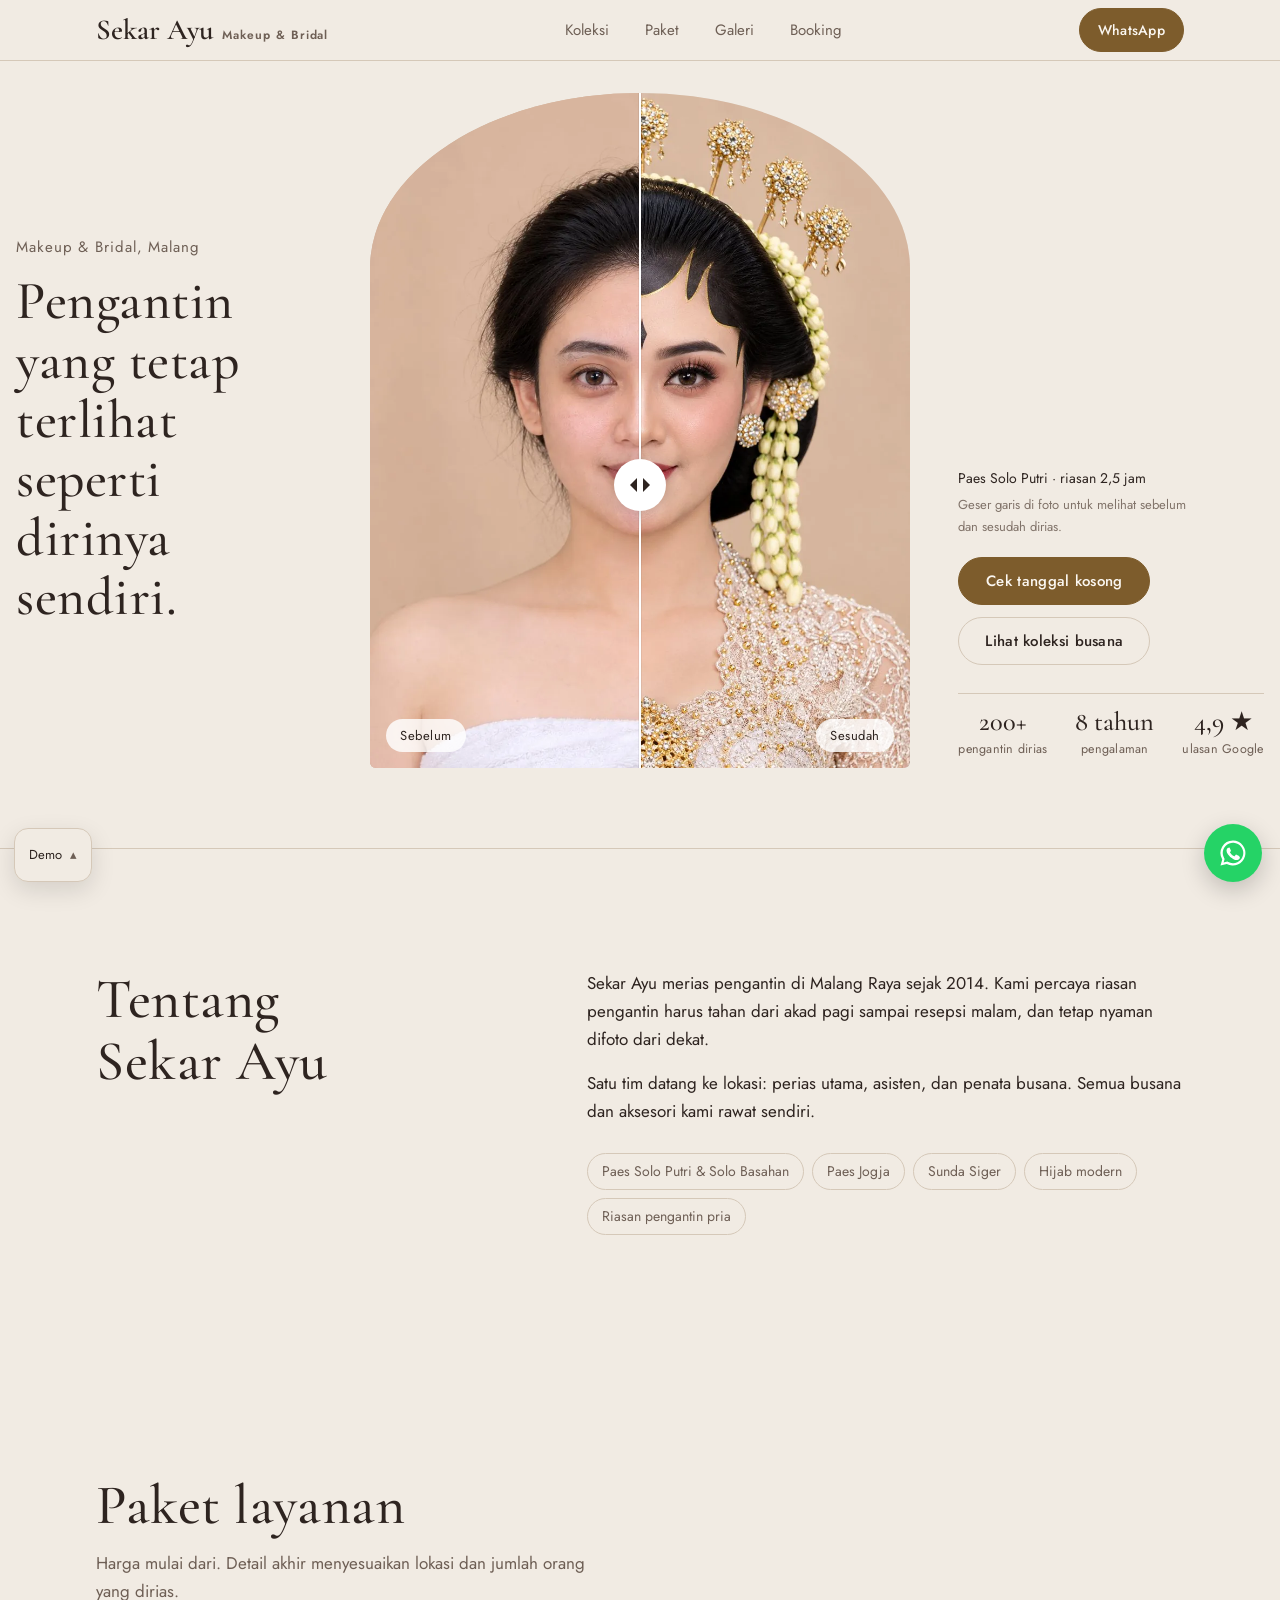
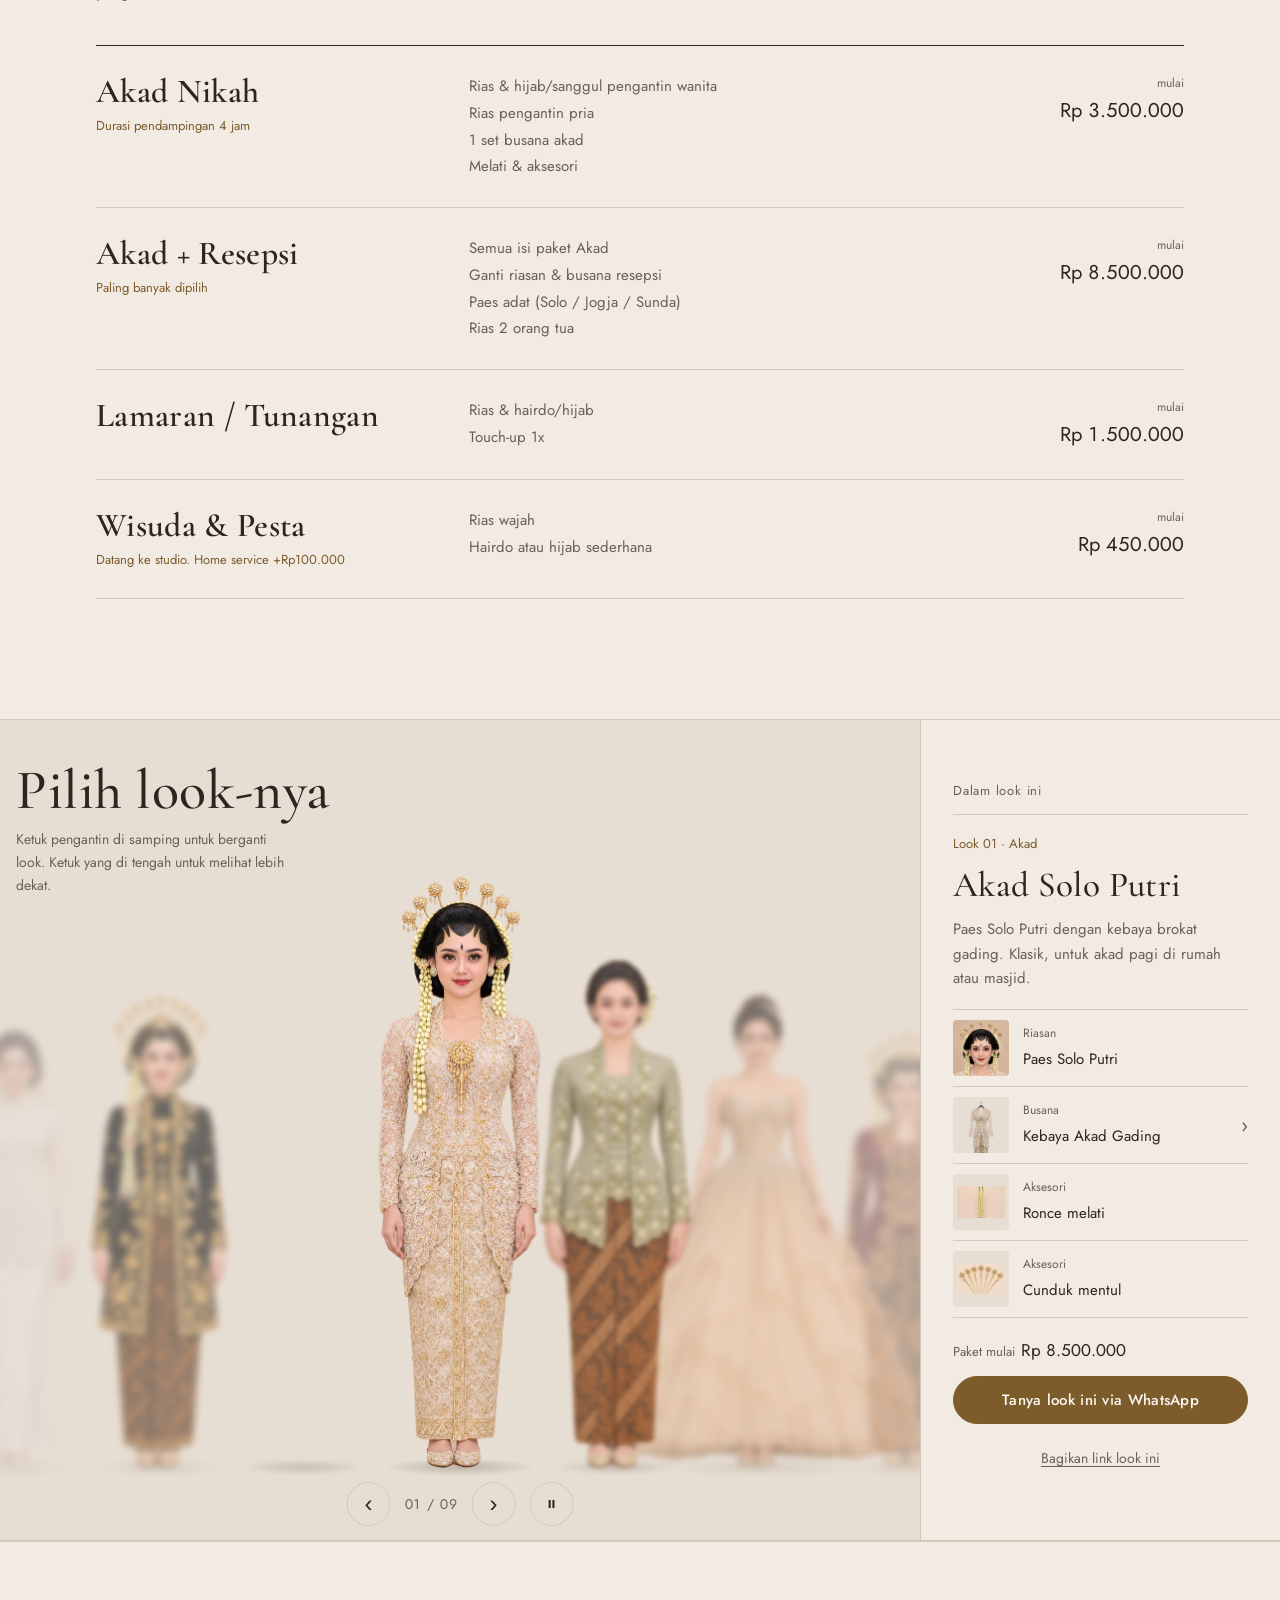
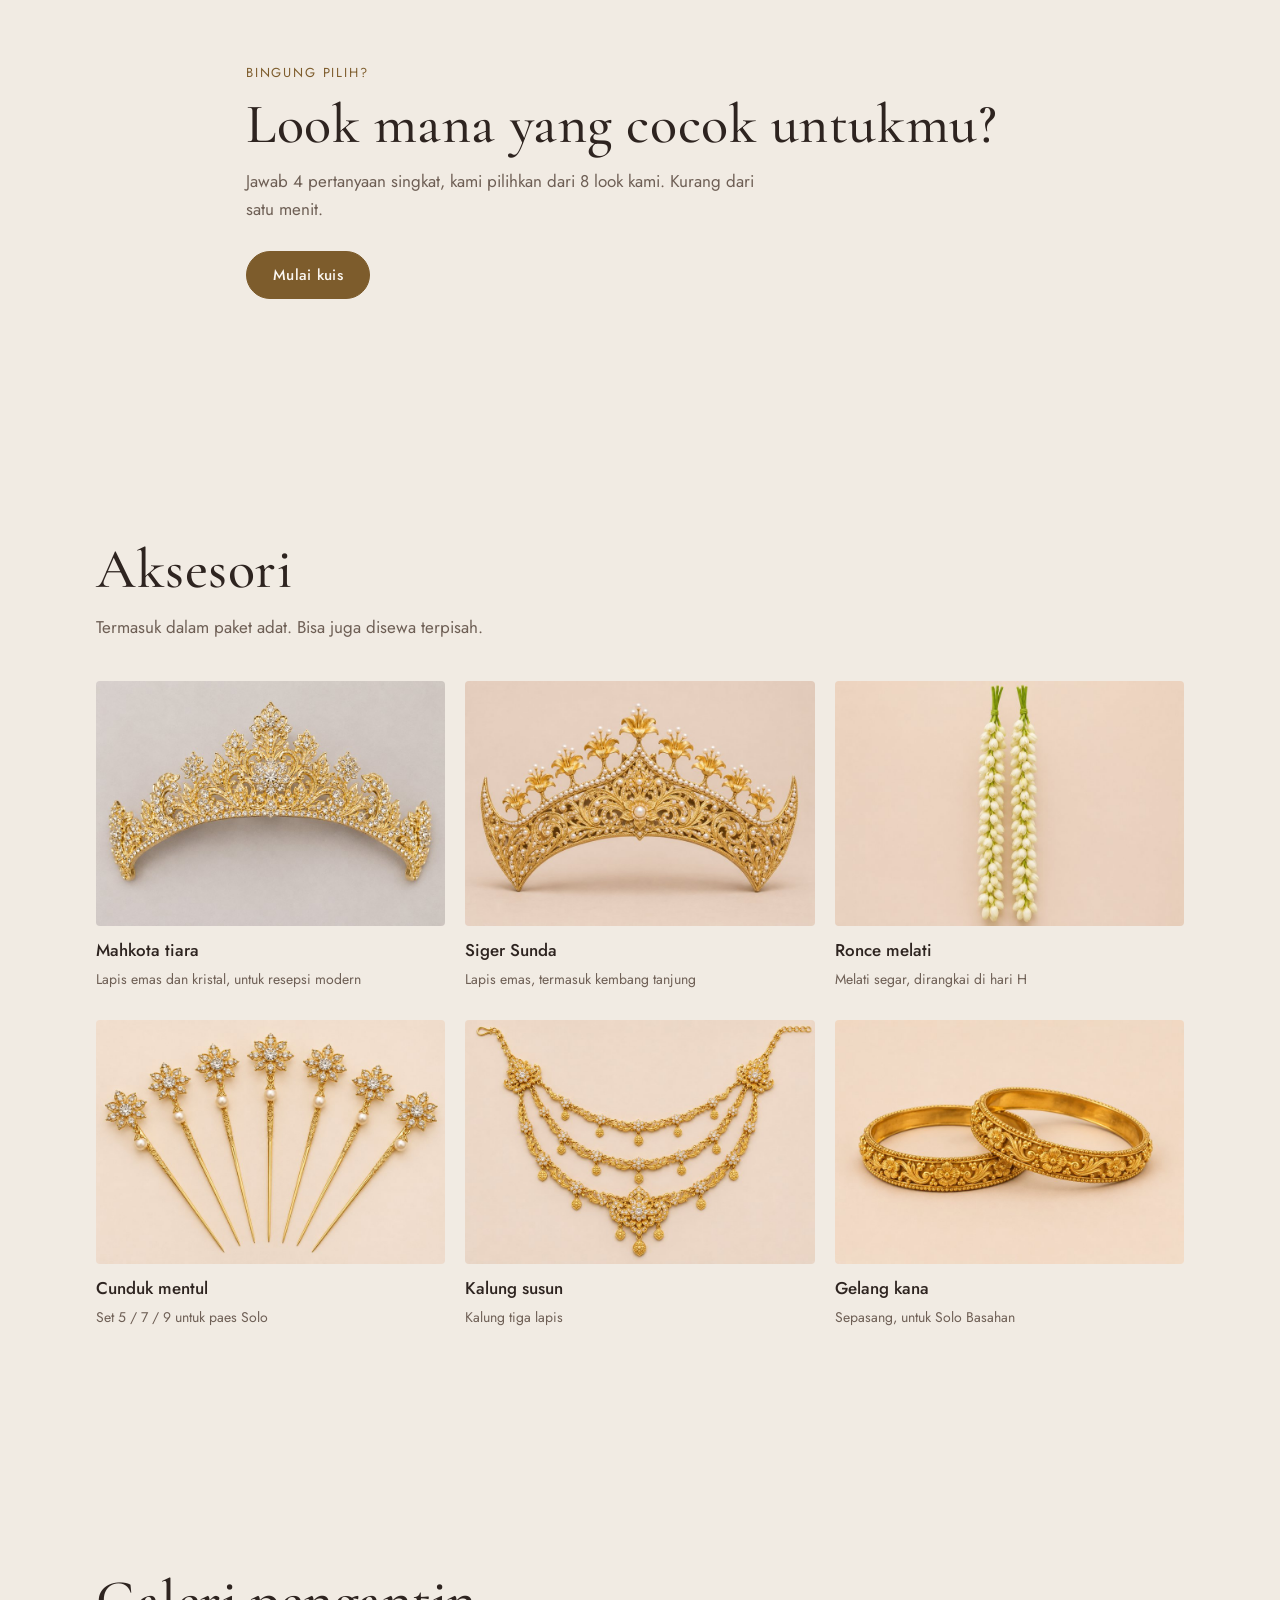
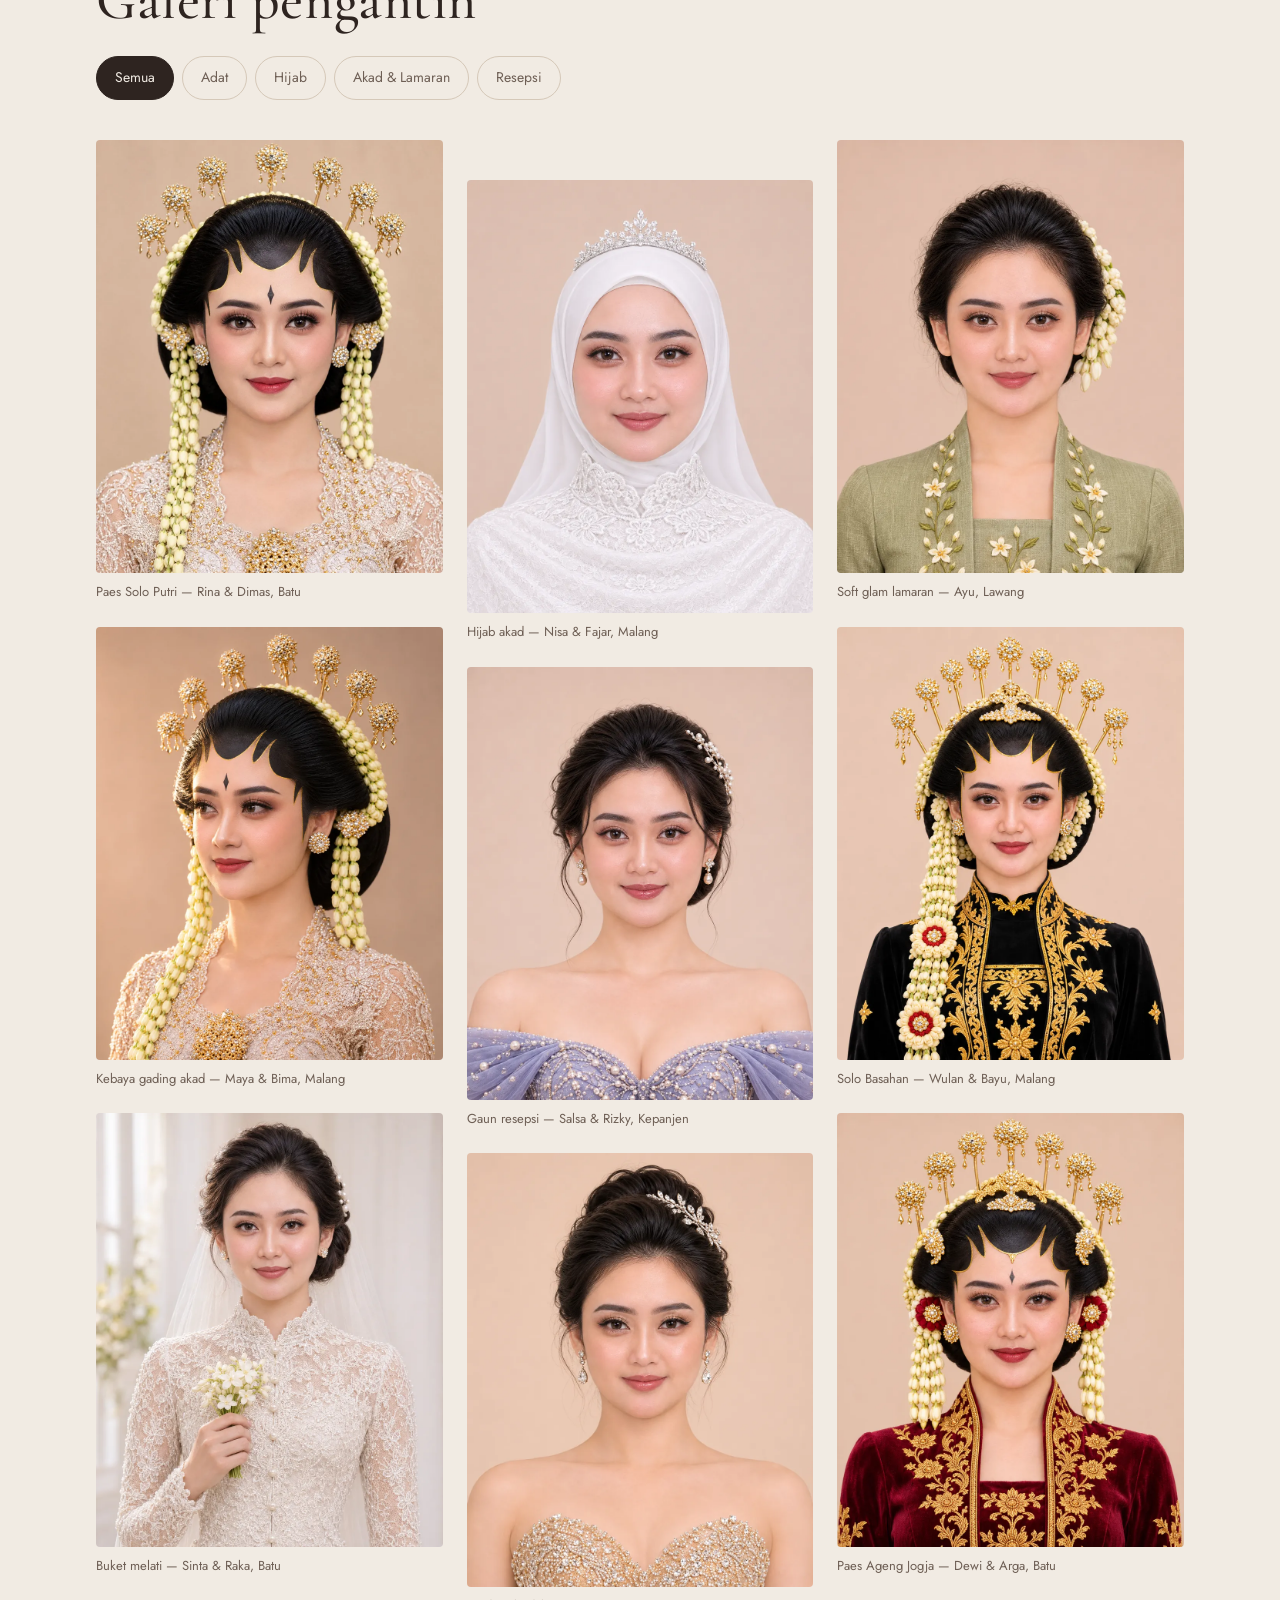
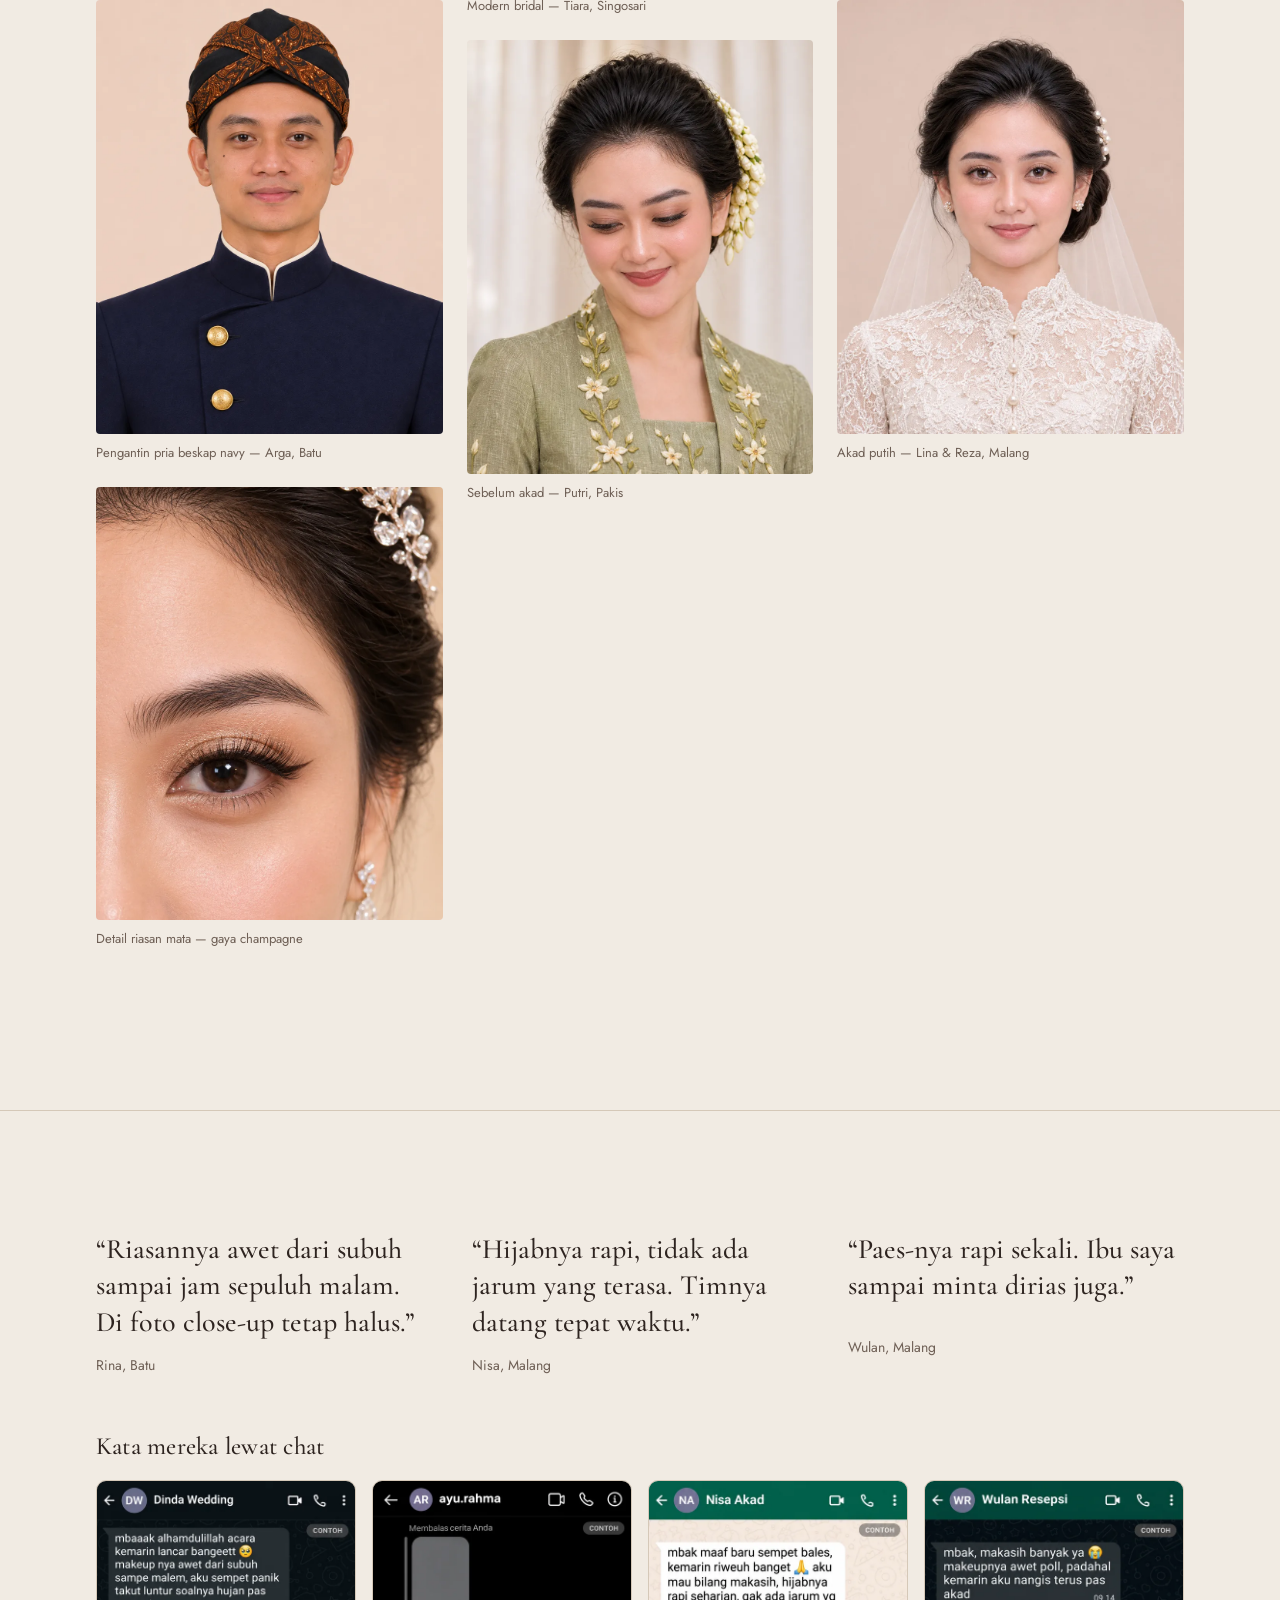
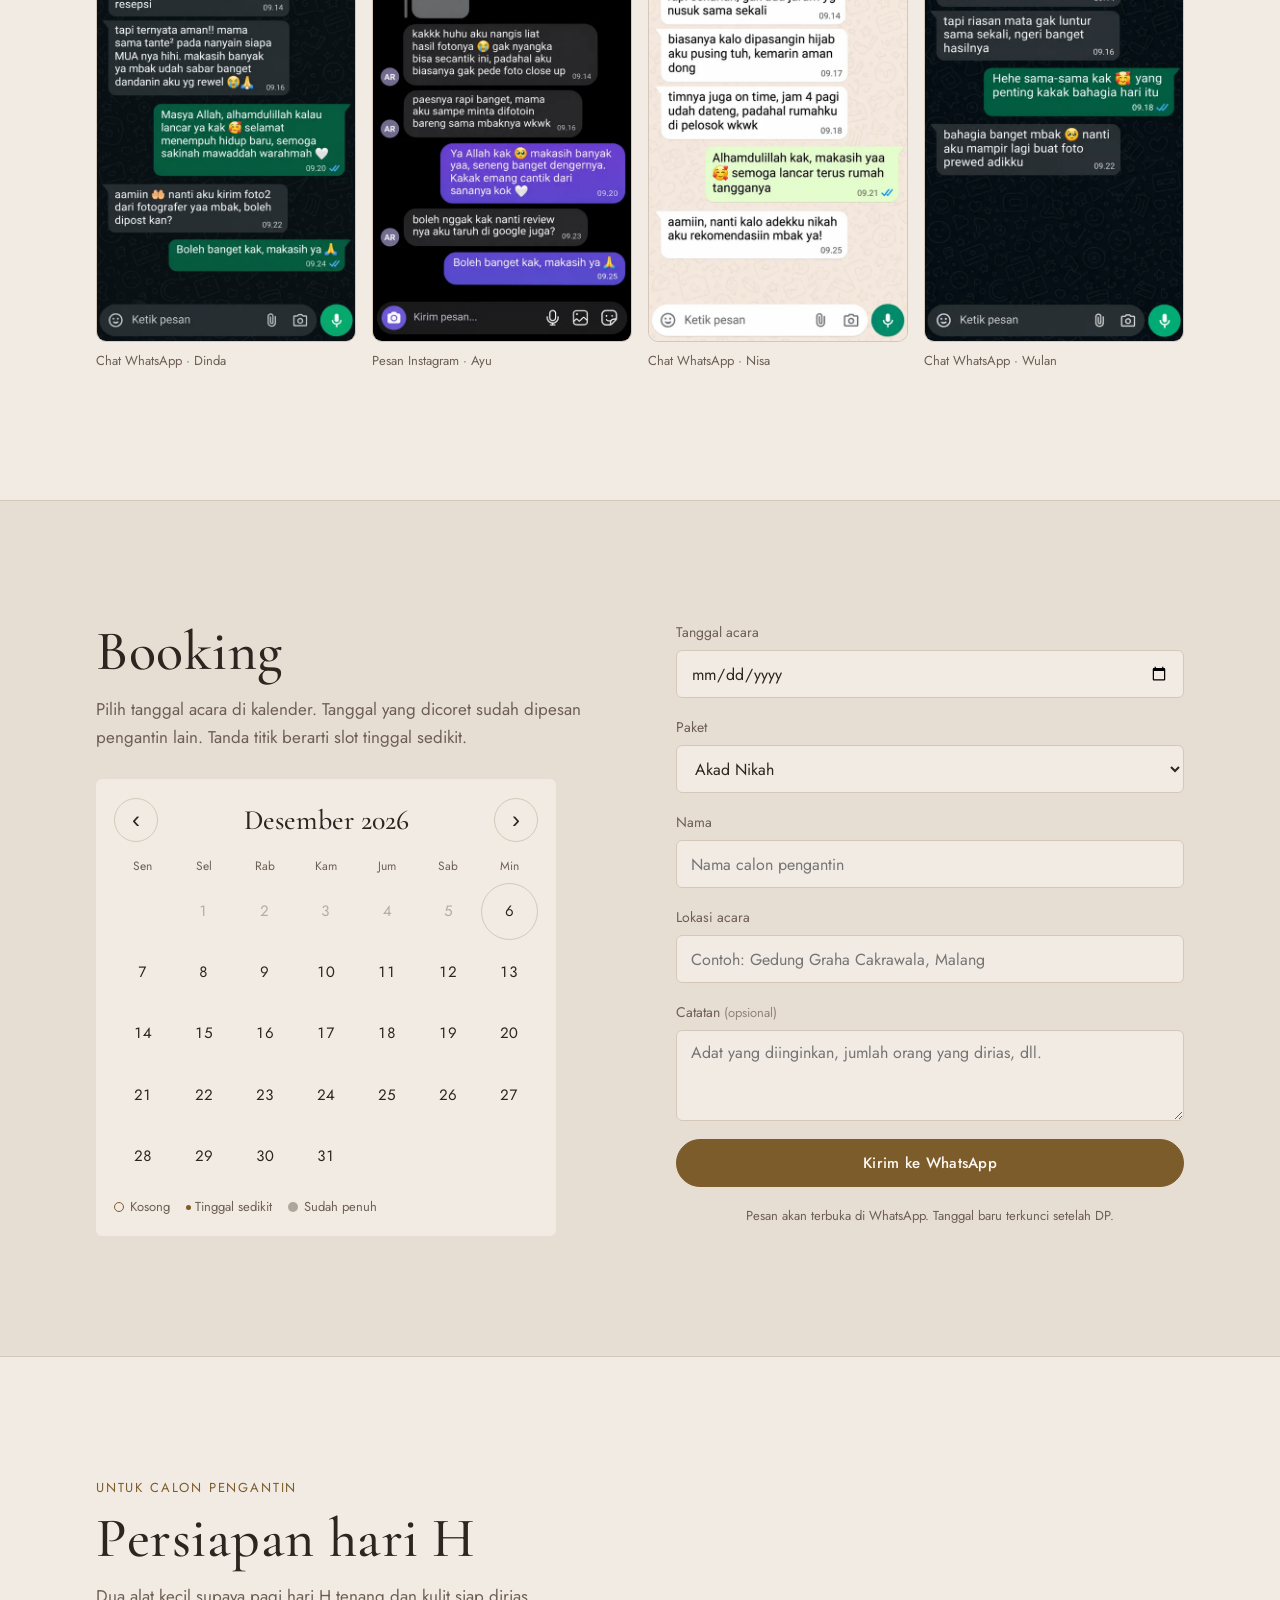
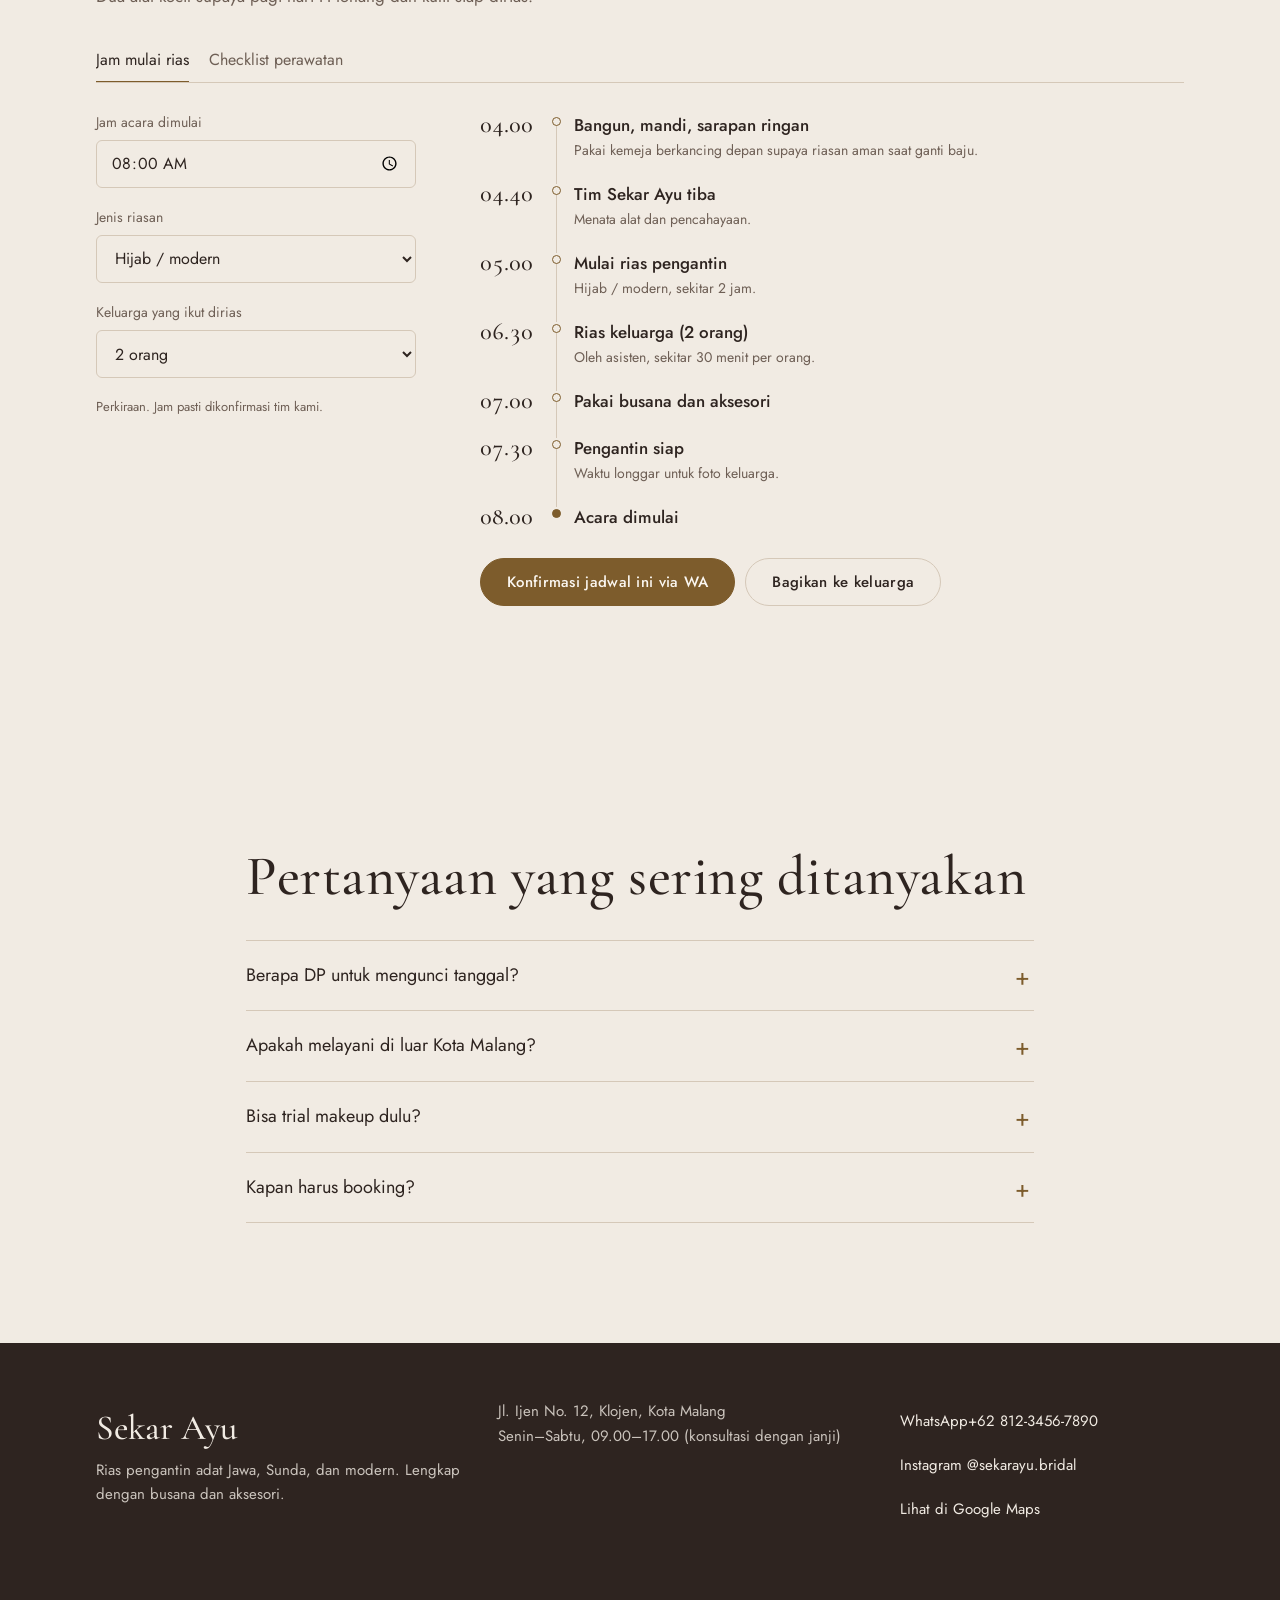
==== commit 55abf50c: "Add files via upload" ====
--- a/index.html
+++ b/index.html
@@ -6,19 +6,21 @@
 <!--SEO-->
 <title>Sekar Ayu Makeup &amp; Bridal — Rias Pengantin Malang</title>
 <meta name="description" content="Rias pengantin adat Jawa, Sunda, dan modern. Lengkap dengan busana dan aksesori.">
+<link rel="canonical" href="https://tampilin-id.github.io/mua-demo/">
 <meta property="og:type" content="website">
 <meta property="og:locale" content="id_ID">
 <meta property="og:site_name" content="Sekar Ayu">
 <meta property="og:title" content="Sekar Ayu Makeup &amp; Bridal — Rias Pengantin Malang">
 <meta property="og:description" content="Rias pengantin adat Jawa, Sunda, dan modern. Lengkap dengan busana dan aksesori.">
-<meta property="og:image" content="assets/og.jpg">
+<meta property="og:url" content="https://tampilin-id.github.io/mua-demo/">
+<meta property="og:image" content="https://tampilin-id.github.io/mua-demo/assets/og.jpg">
 <meta property="og:image:width" content="1200">
 <meta property="og:image:height" content="630">
 <meta name="twitter:card" content="summary_large_image">
 <meta name="twitter:title" content="Sekar Ayu Makeup &amp; Bridal — Rias Pengantin Malang">
 <meta name="twitter:description" content="Rias pengantin adat Jawa, Sunda, dan modern. Lengkap dengan busana dan aksesori.">
-<meta name="twitter:image" content="assets/og.jpg">
-<script type="application/ld+json">{"@context": "https://schema.org", "@type": "BeautySalon", "name": "Sekar Ayu Makeup & Bridal", "description": "Rias pengantin adat Jawa, Sunda, dan modern. Lengkap dengan busana dan aksesori.", "telephone": "+6281234567890", "image": "assets/og.jpg", "address": {"@type": "PostalAddress", "streetAddress": "Jl. Ijen No. 12, Klojen, Kota Malang", "addressLocality": "Malang", "addressCountry": "ID"}, "sameAs": ["https://instagram.com/sekarayu.bridal"], "openingHours": "Senin–Sabtu, 09.00–17.00 (konsultasi dengan janji)", "hasMap": "https://www.google.com/maps/search/?api=1&query=Jl.+Ijen+No.+12,+Klojen,+Kota+Malang,+Malang"}</script>
+<meta name="twitter:image" content="https://tampilin-id.github.io/mua-demo/assets/og.jpg">
+<script type="application/ld+json">{"@context": "https://schema.org", "@type": "BeautySalon", "name": "Sekar Ayu Makeup & Bridal", "description": "Rias pengantin adat Jawa, Sunda, dan modern. Lengkap dengan busana dan aksesori.", "telephone": "+6281234567890", "image": "https://tampilin-id.github.io/mua-demo/assets/og.jpg", "address": {"@type": "PostalAddress", "streetAddress": "Jl. Ijen No. 12, Klojen, Kota Malang", "addressLocality": "Malang", "addressCountry": "ID"}, "sameAs": ["https://instagram.com/sekarayu.bridal"], "openingHours": "Senin–Sabtu, 09.00–17.00 (konsultasi dengan janji)", "url": "https://tampilin-id.github.io/mua-demo/", "hasMap": "https://www.google.com/maps/search/?api=1&query=Jl.+Ijen+No.+12,+Klojen,+Kota+Malang,+Malang"}</script>
 <!--/SEO-->
 <link rel="preconnect" href="https://fonts.googleapis.com">
 <link rel="preconnect" href="https://fonts.gstatic.com" crossorigin>
@@ -114,6 +116,7 @@
           <h3 id="ls-nama"></h3>
           <p class="look-ringkas" id="ls-ringkas"></p>
           <ul class="look-items" id="ls-items"></ul>
+          <button class="btn-video" id="ls-video" type="button" hidden>▶ Lihat gerakannya</button>
           <p class="look-harga" id="ls-harga"></p>
           <a class="btn btn-lebar" id="ls-wa" href="#" target="_blank" rel="noopener">Tanya look ini via WhatsApp</a>
           <button class="link-kecil ls-bagikan" id="ls-bagikan" type="button">Bagikan link look ini</button>
--- a/style.css
+++ b/style.css
@@ -546,3 +546,13 @@
 .hero-bukti strong { font-family: var(--f-display); font-weight: 500; font-size: 1.65rem; line-height: 1.1; color: var(--ink); }
 .hero-bukti span { font-size: 12.5px; letter-spacing: .02em; color: var(--muted); }
 @media (min-width: 860px) { .hero-bukti { justify-content: flex-start; } }
+
+/* video look */
+.btn-video { margin-top: 10px; width: 100%; min-height: 44px; border: 1px solid var(--line, #d8cfc2); border-radius: 999px; background: transparent; color: inherit; font: inherit; font-weight: 500; cursor: pointer; }
+.btn-video:hover { background: rgba(0,0,0,.04); }
+.vid-modal { position: fixed; inset: 0; z-index: 200; background: rgba(0,0,0,.82); display: flex; align-items: center; justify-content: center; padding: 16px; }
+.vid-kotak { position: relative; max-height: 100%; display: flex; flex-direction: column; align-items: center; gap: 8px; }
+.vid-kotak video { max-height: calc(100vh - 90px); max-width: 100%; aspect-ratio: 9 / 16; border-radius: 12px; background: #000; }
+.vid-tutup { position: absolute; top: 8px; right: 8px; width: 40px; height: 40px; border-radius: 50%; border: 0; background: rgba(0,0,0,.6); color: #fff; font-size: 26px; line-height: 1; cursor: pointer; }
+.vid-cap { color: #fff; font-size: 13px; margin: 0; opacity: .85; }
+body.vid-buka { overflow: hidden; }
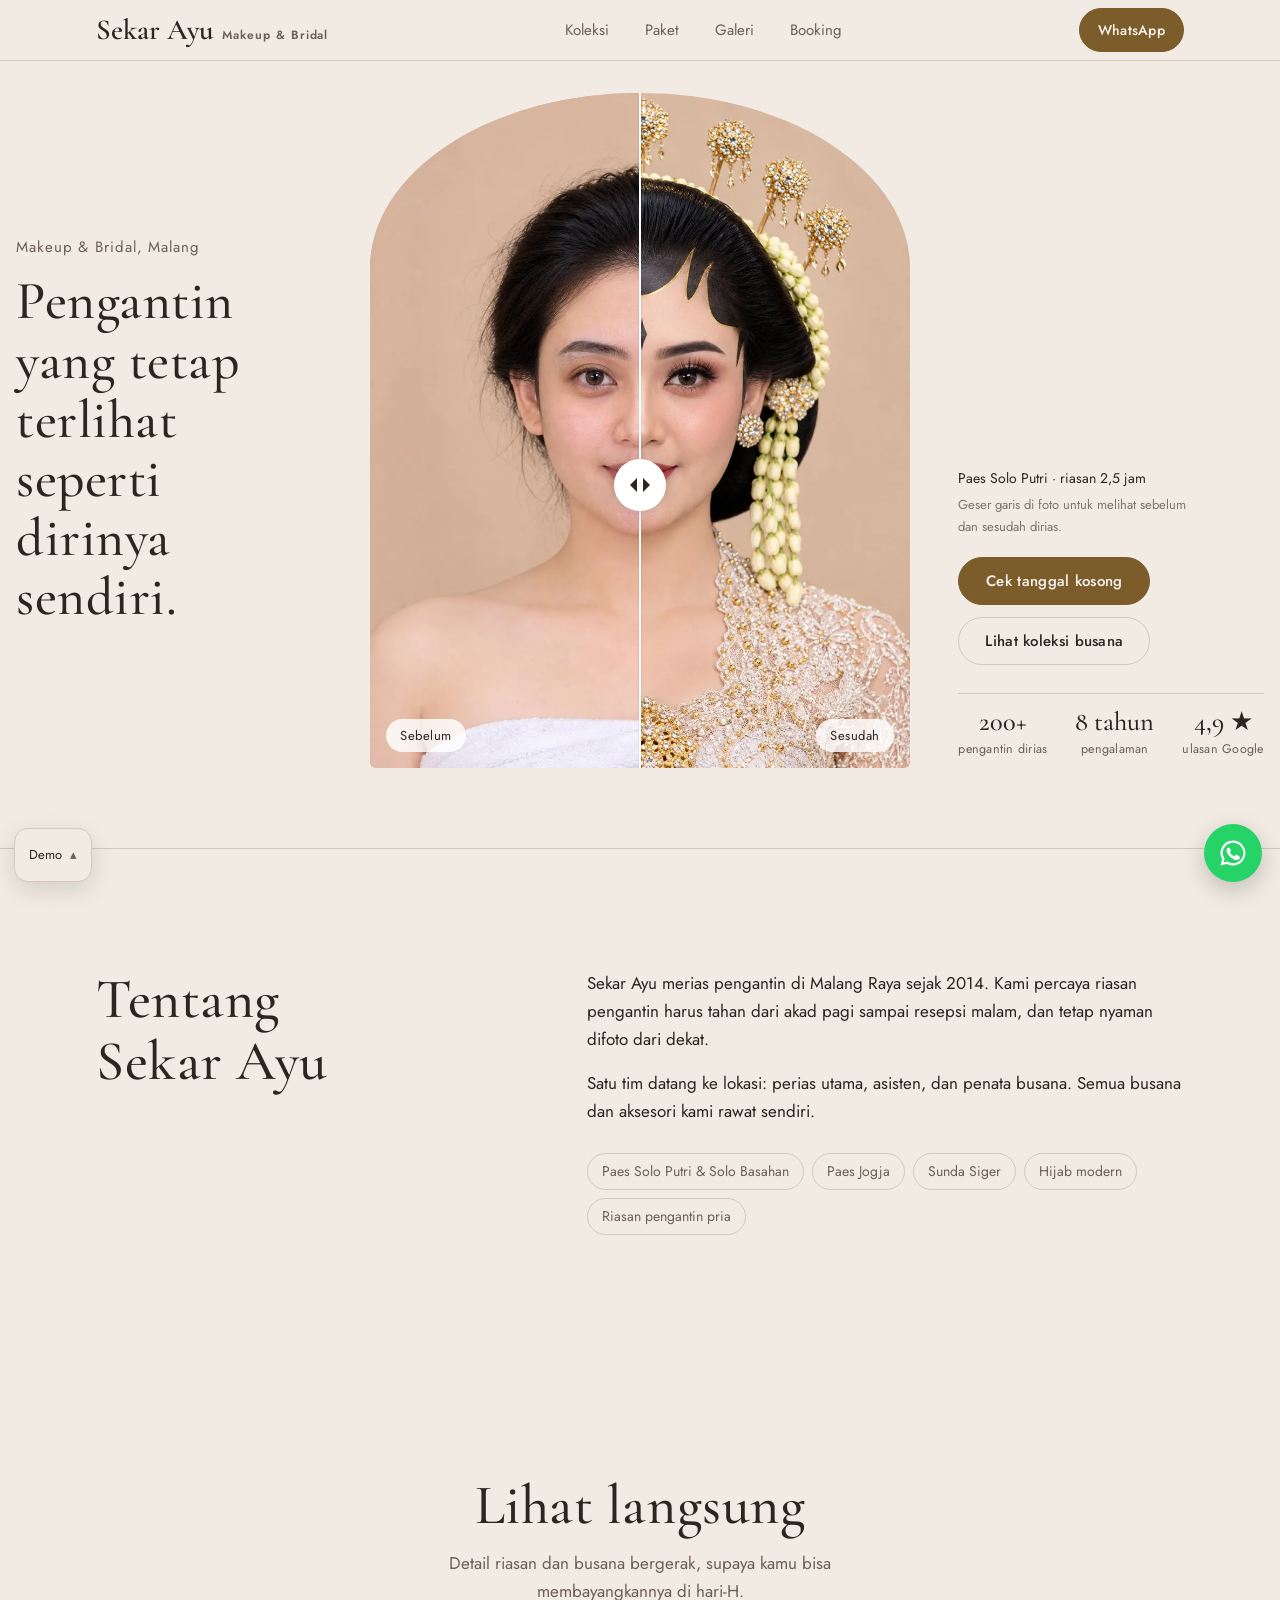
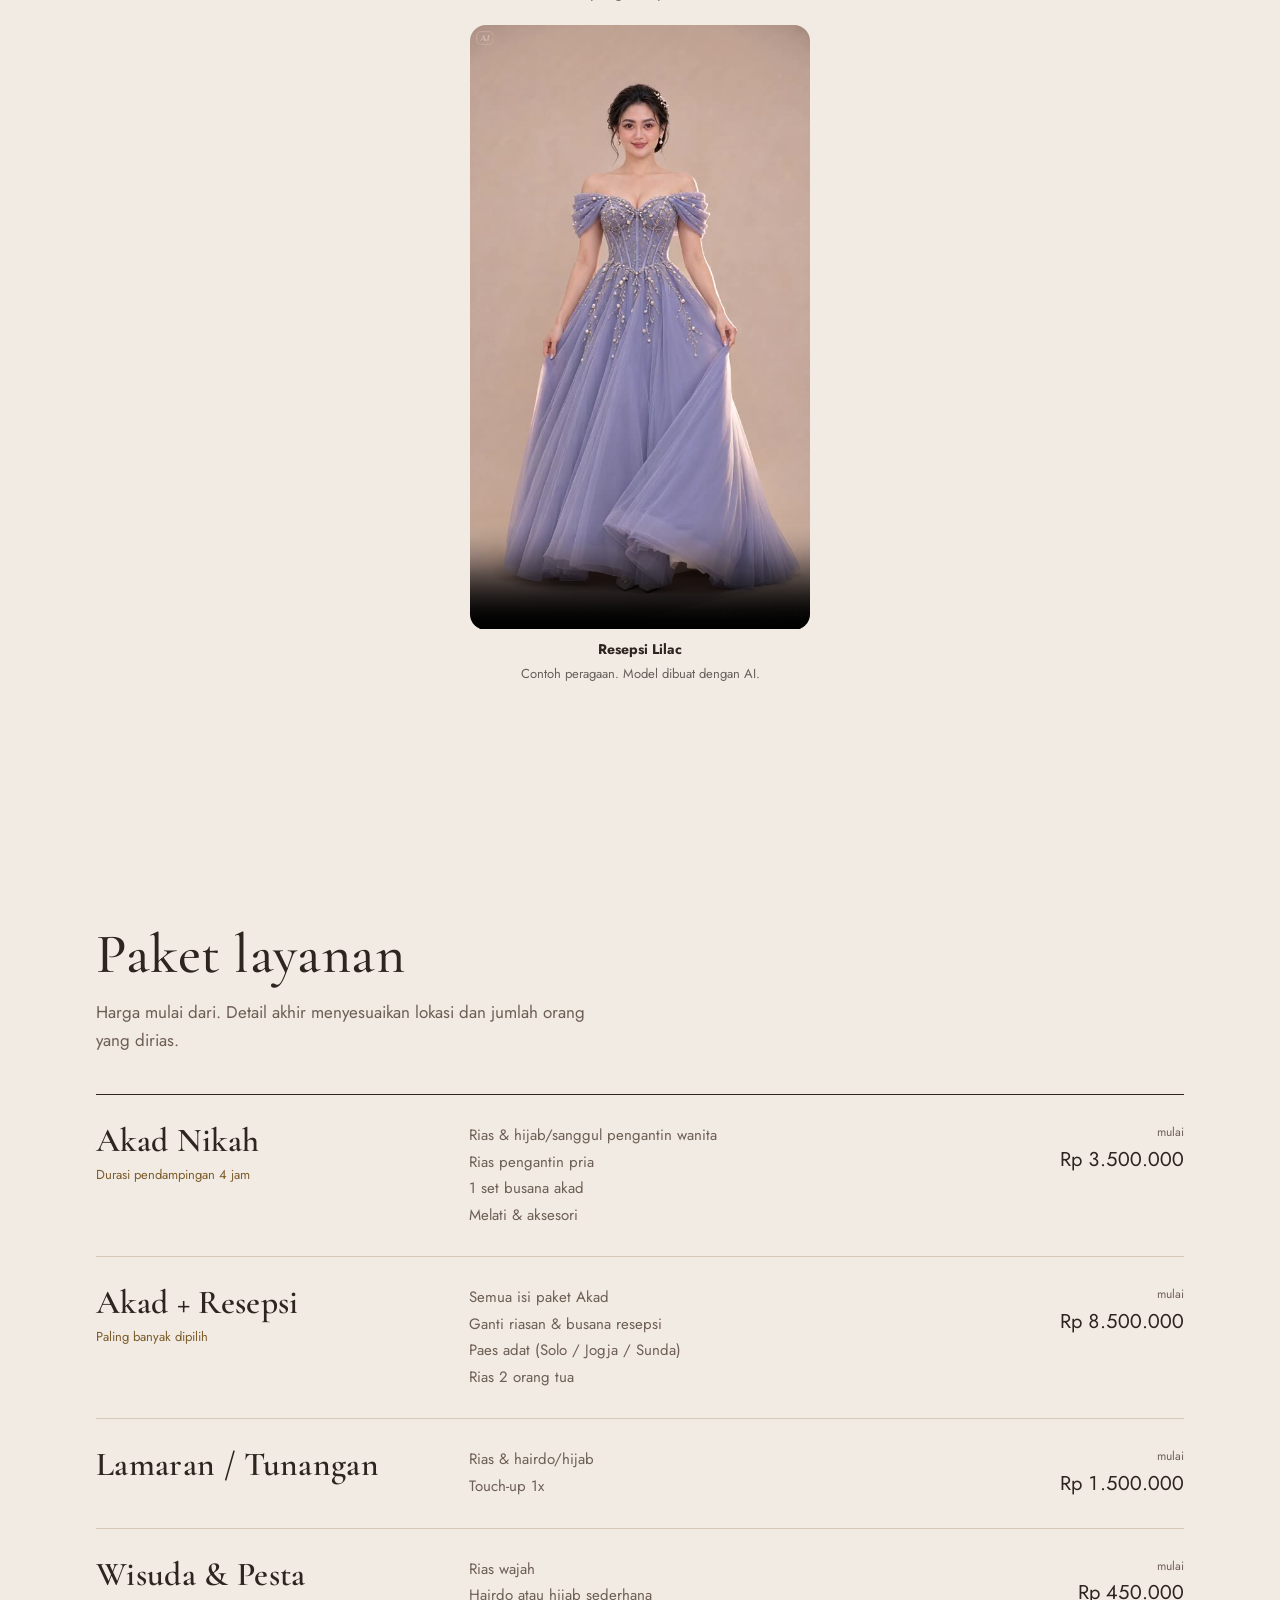
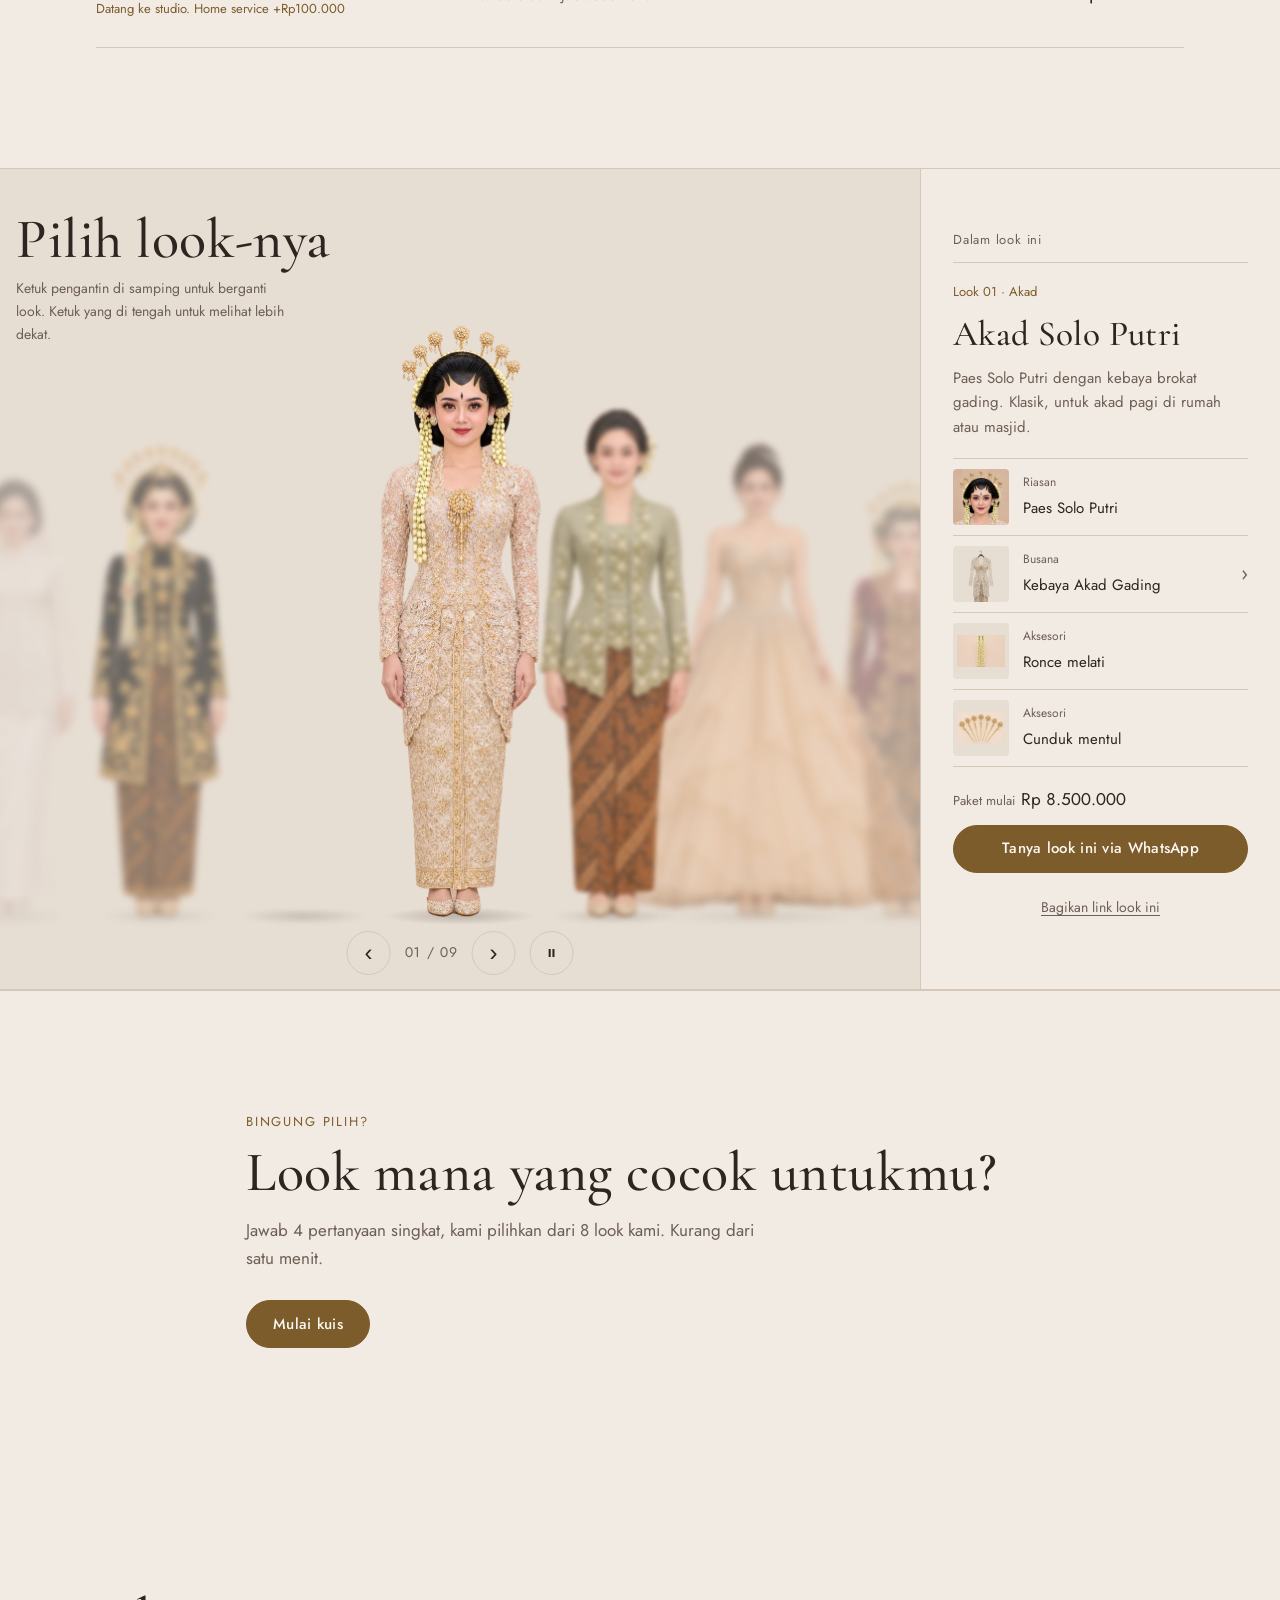
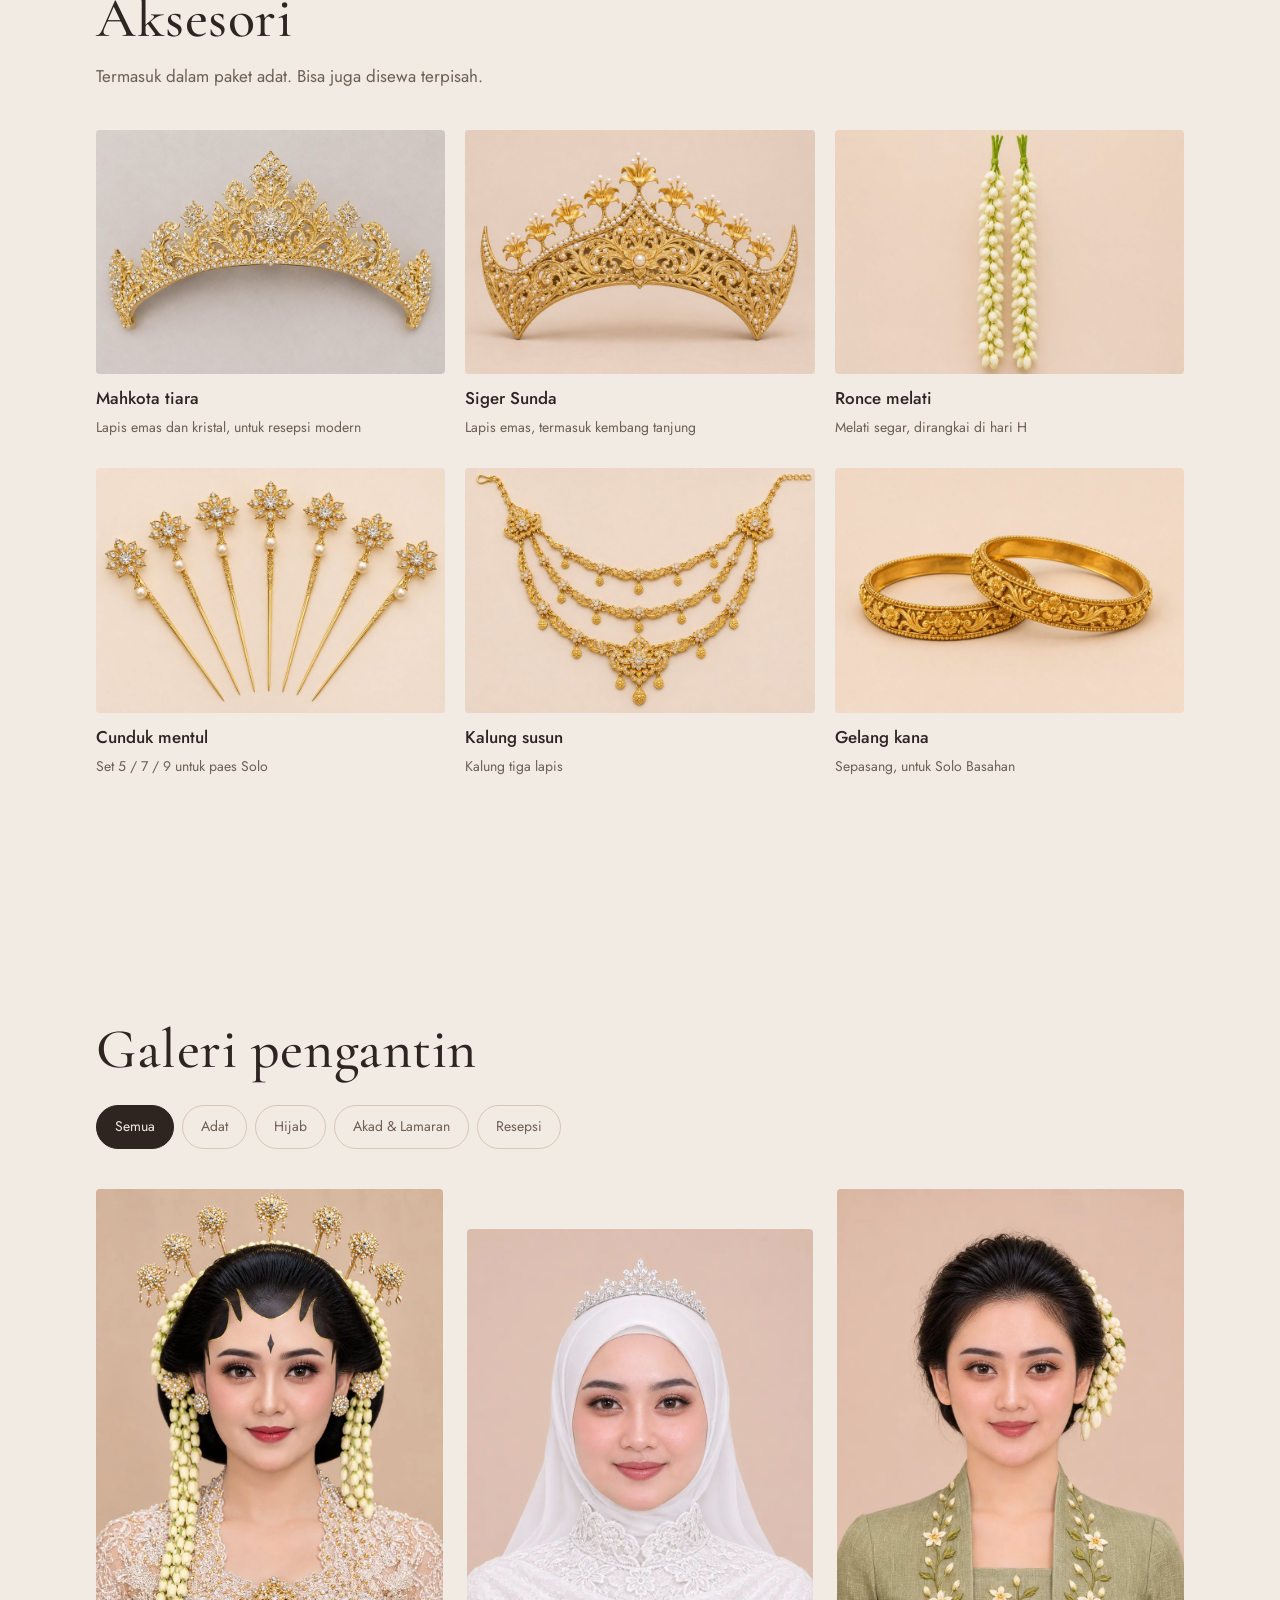
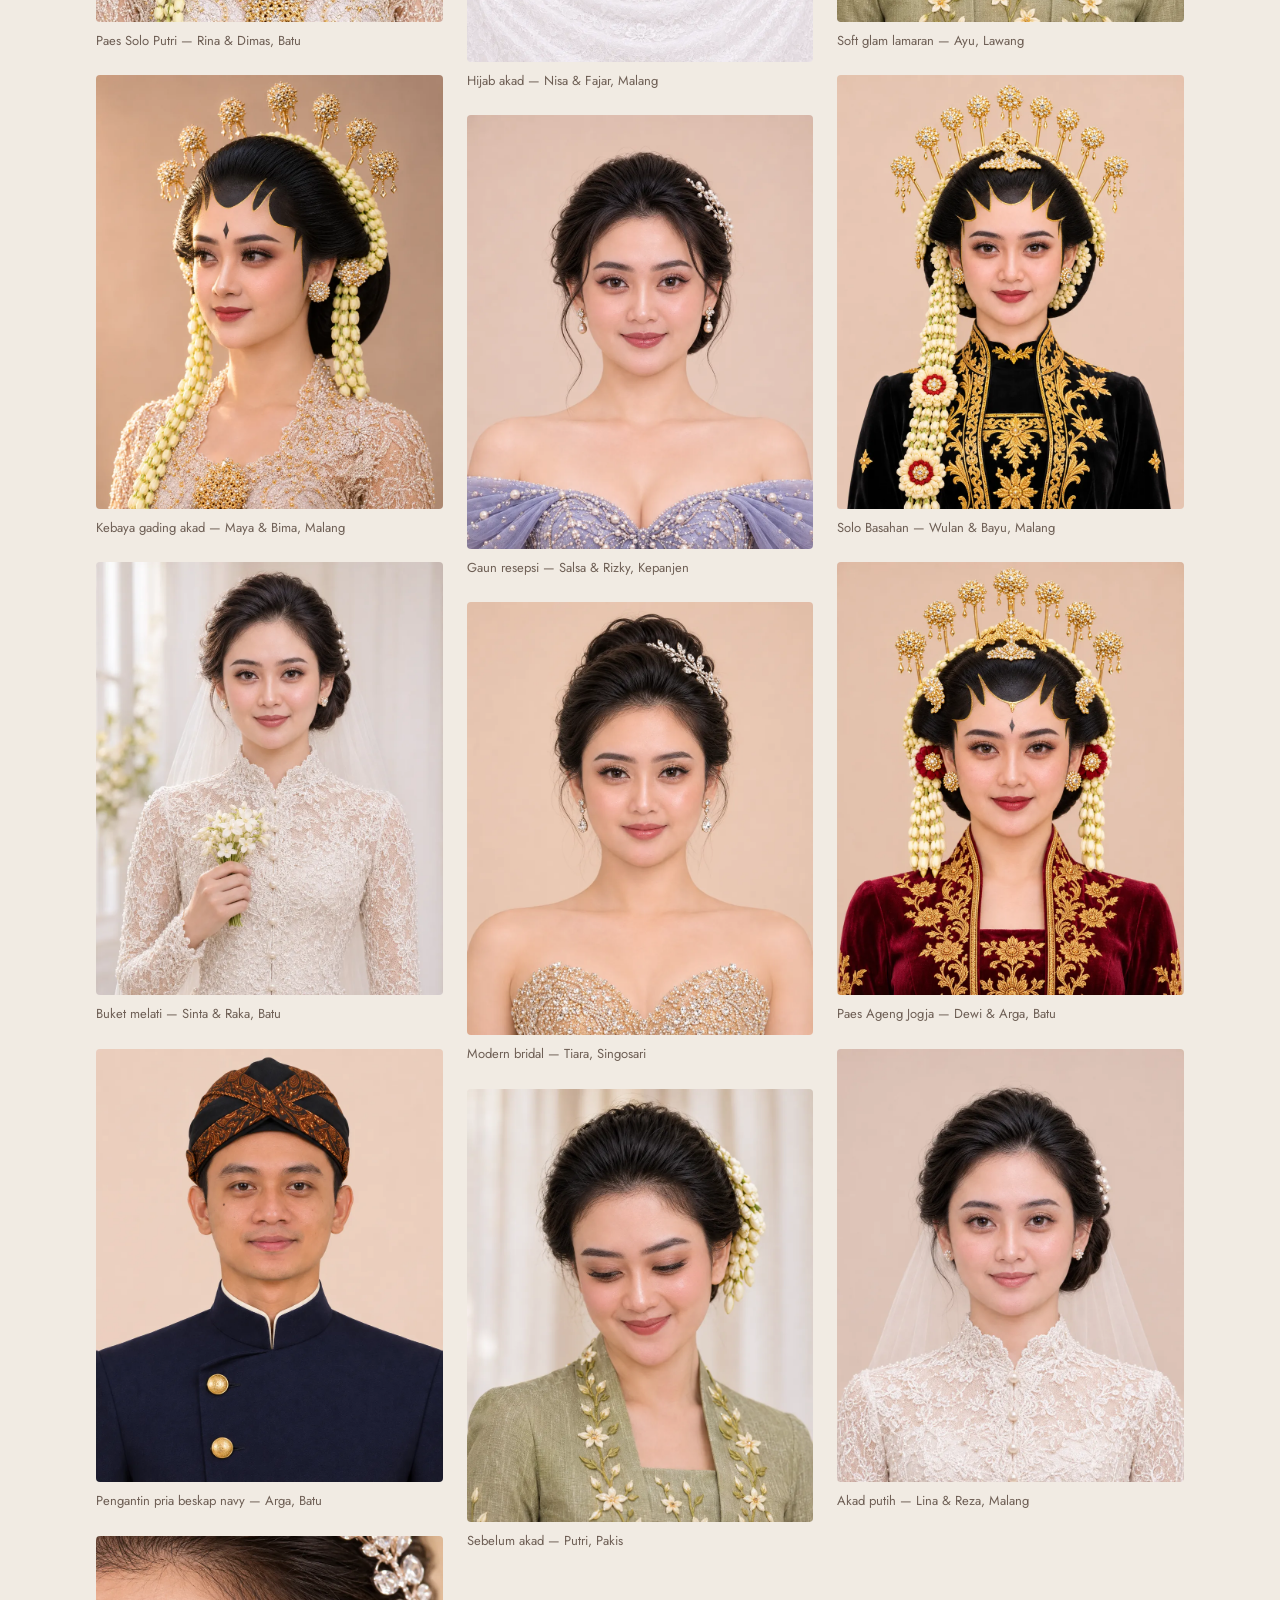
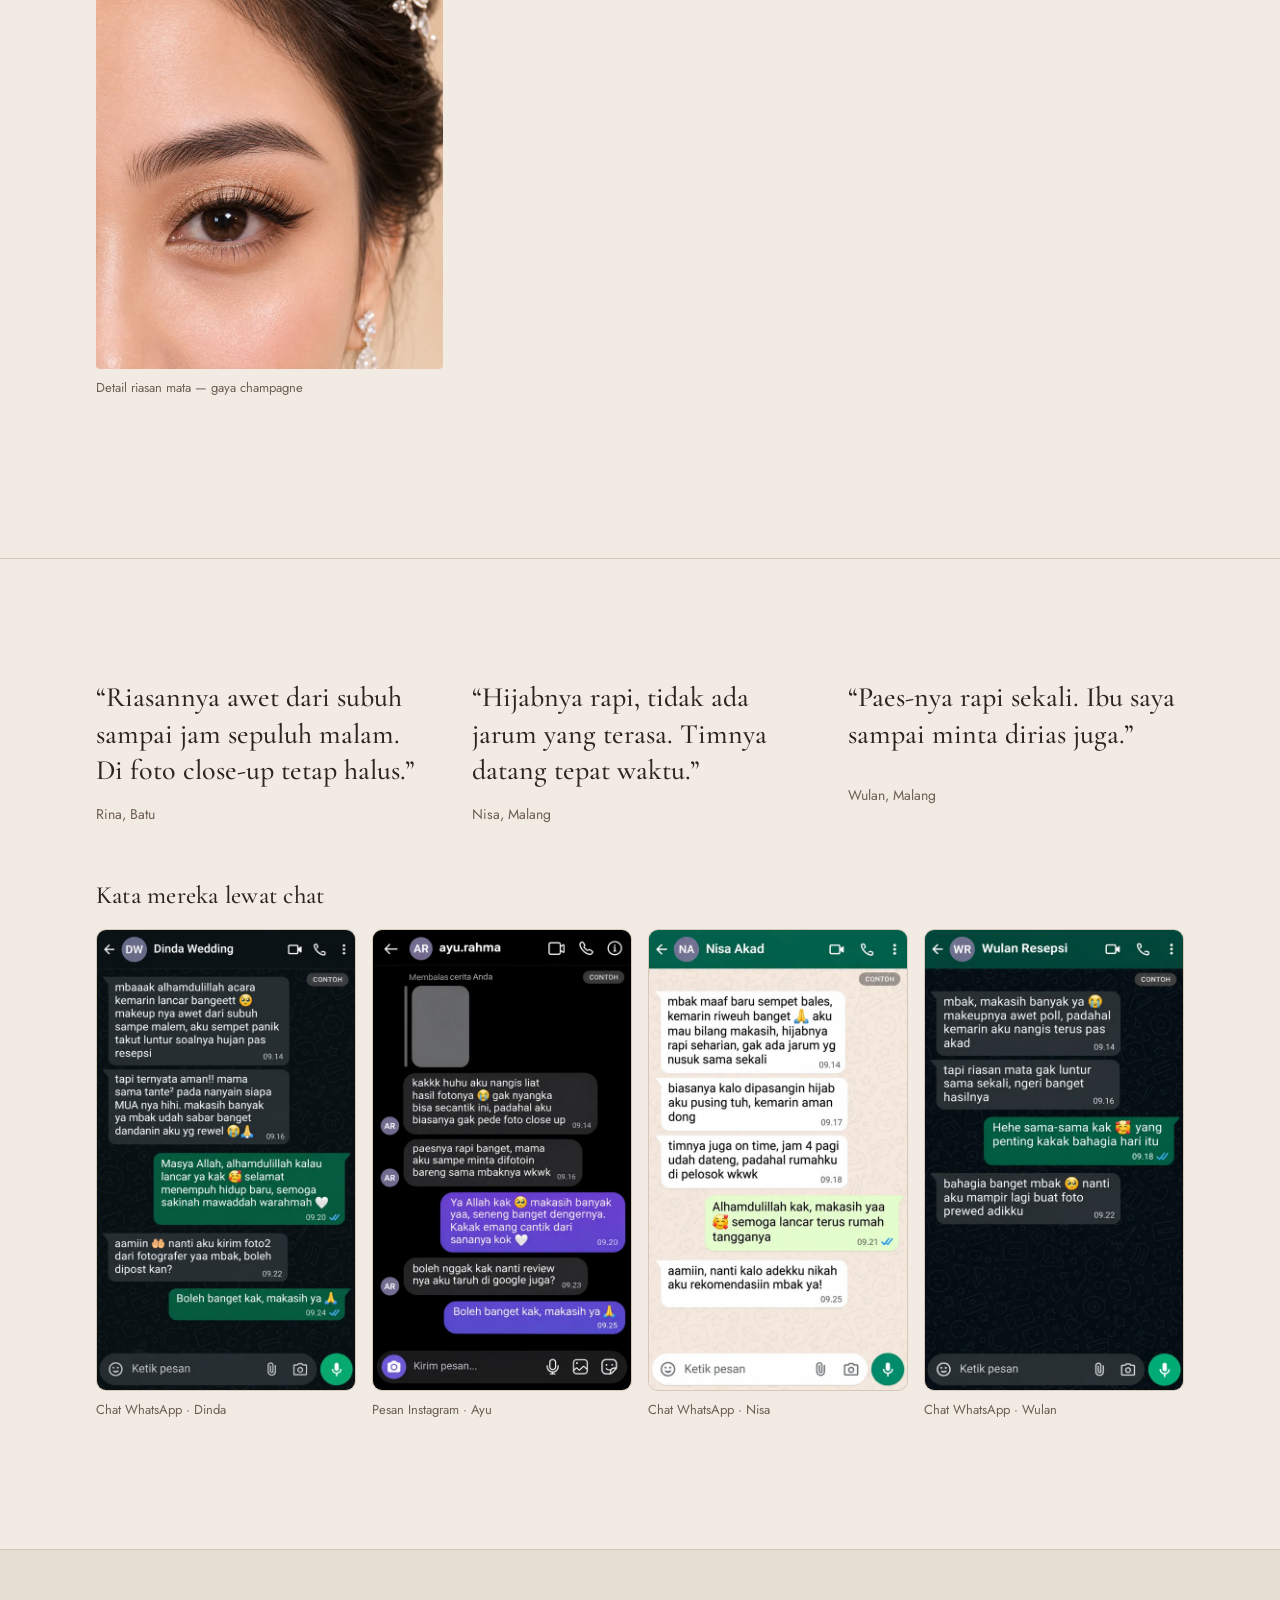
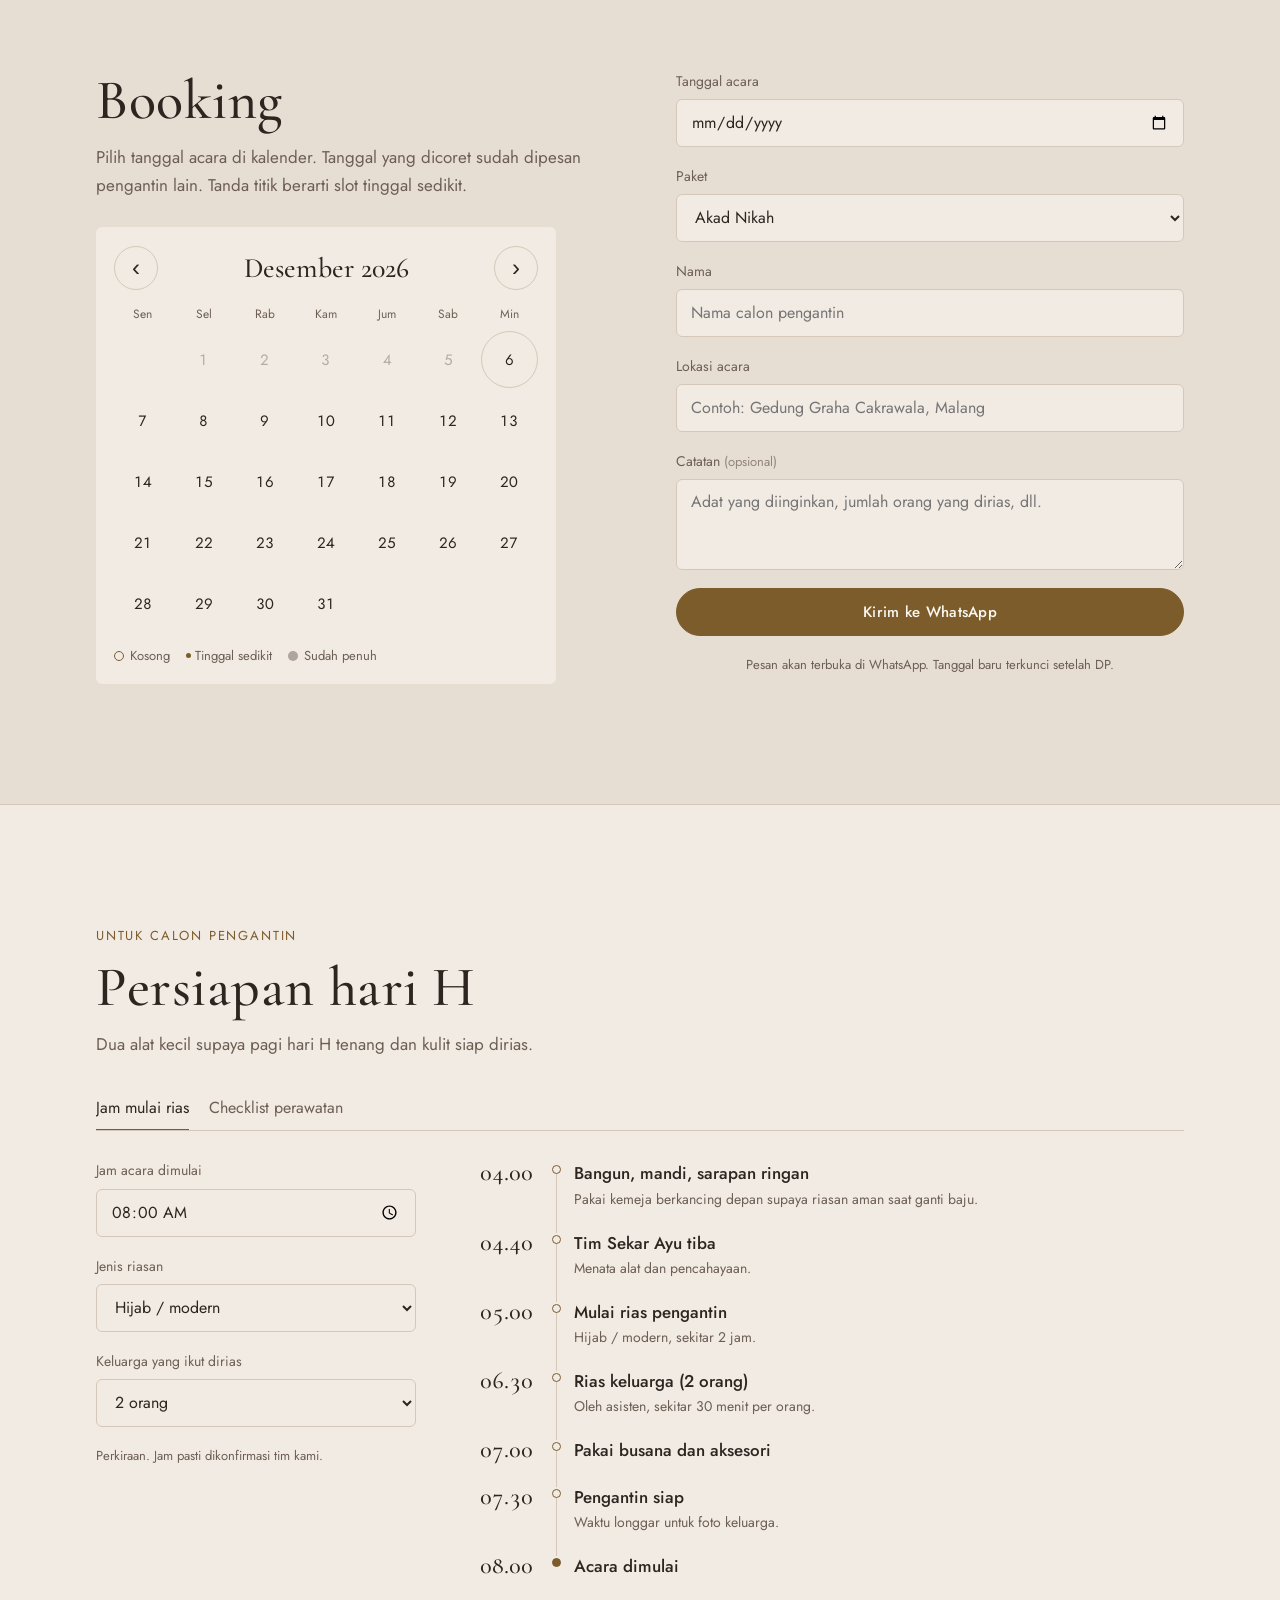
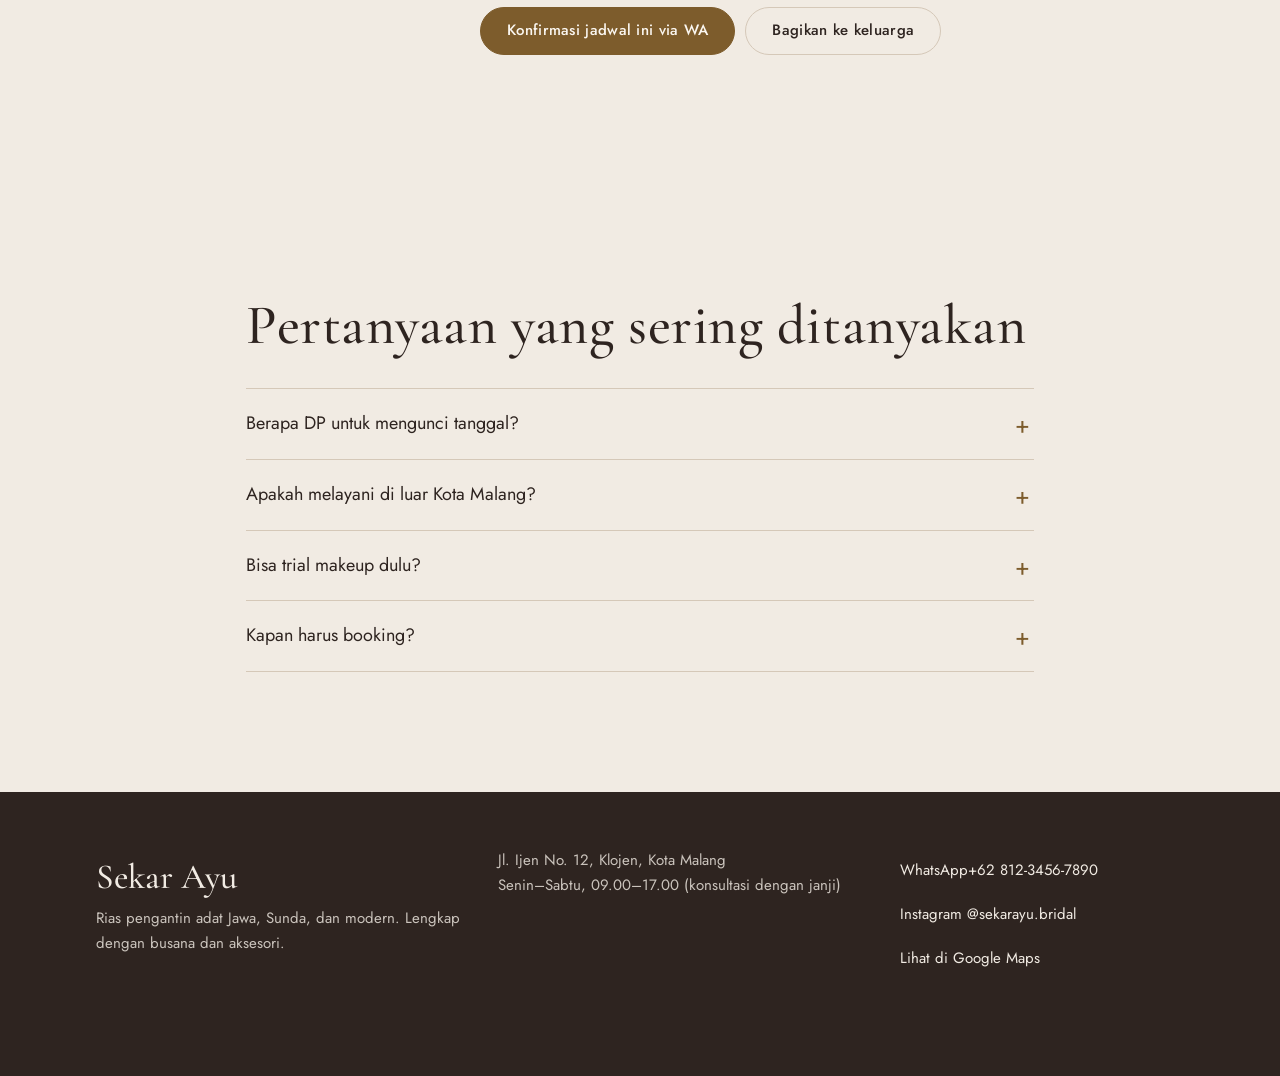
==== commit c780bb97: "Add files via upload" ====
--- a/index.html
+++ b/index.html
@@ -77,6 +77,15 @@
     </div>
   </section>
 
+  <!-- VIDEO PERAGAAN (opsional, hilang kalau data.video kosong) -->
+  <section class="blok video-blok" id="video" hidden aria-labelledby="video-judul">
+    <div class="isi">
+      <h2 id="video-judul">Lihat langsung</h2>
+      <p class="sub" id="video-sub"></p>
+      <div class="video-grid" id="video-list"></div>
+    </div>
+  </section>
+
   <!-- PAKET -->
   <section class="blok" id="paket">
     <div class="isi">
--- a/style.css
+++ b/style.css
@@ -556,3 +556,14 @@
 .vid-tutup { position: absolute; top: 8px; right: 8px; width: 40px; height: 40px; border-radius: 50%; border: 0; background: rgba(0,0,0,.6); color: #fff; font-size: 26px; line-height: 1; cursor: pointer; }
 .vid-cap { color: #fff; font-size: 13px; margin: 0; opacity: .85; }
 body.vid-buka { overflow: hidden; }
+
+/* bagian video peragaan */
+.video-grid { display: grid; gap: 16px; justify-content: center; margin-top: 20px; grid-template-columns: repeat(auto-fit, minmax(0, 320px)); }
+.video-grid.n1 { grid-template-columns: minmax(0, 340px); }
+.video-kartu { margin: 0; }
+.video-kartu video { width: 100%; aspect-ratio: 9 / 16; object-fit: cover; border-radius: 16px; background: #000; display: block; }
+.video-kartu figcaption { margin-top: 8px; display: flex; flex-direction: column; gap: 2px; font-size: 14px; }
+.video-kartu figcaption span { opacity: .7; font-size: 13px; }
+.video-blok .isi { text-align: center; }
+.video-blok .sub { margin-inline: auto; }
+.video-kartu figcaption { align-items: center; }
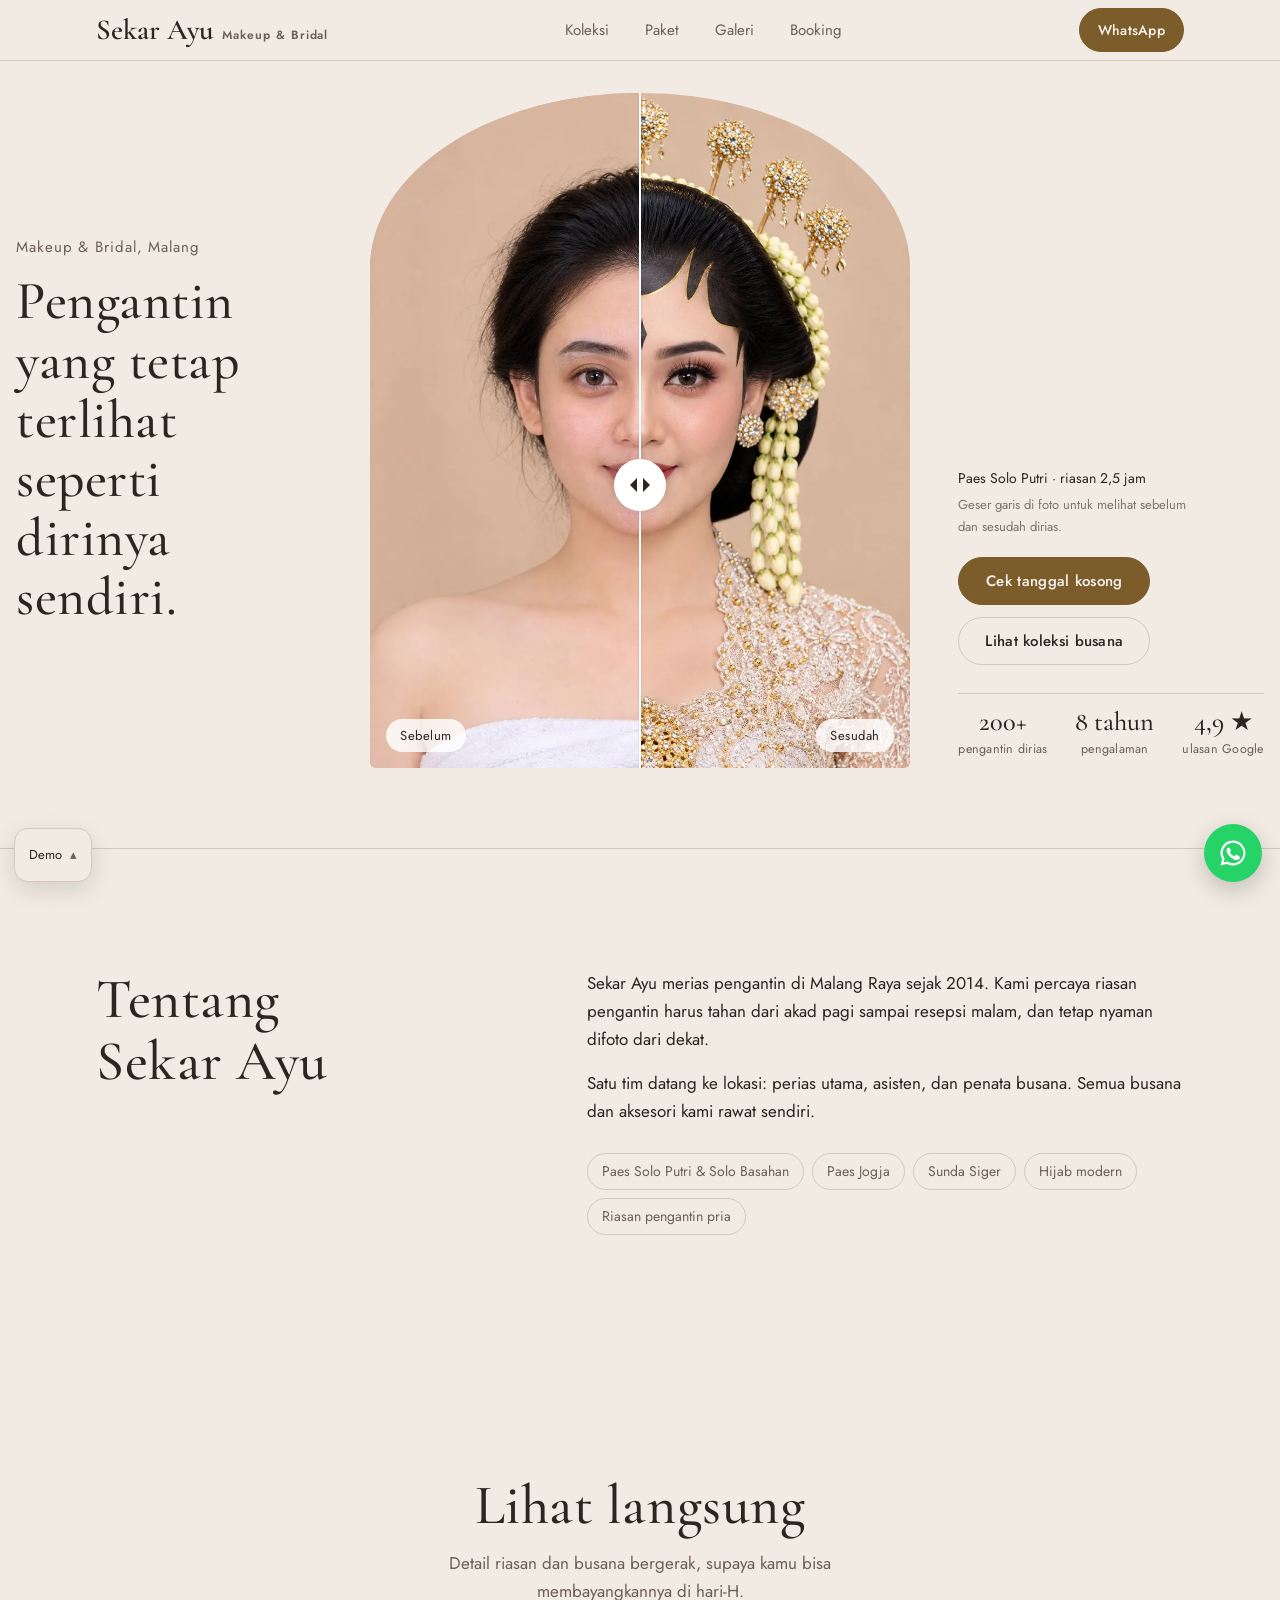
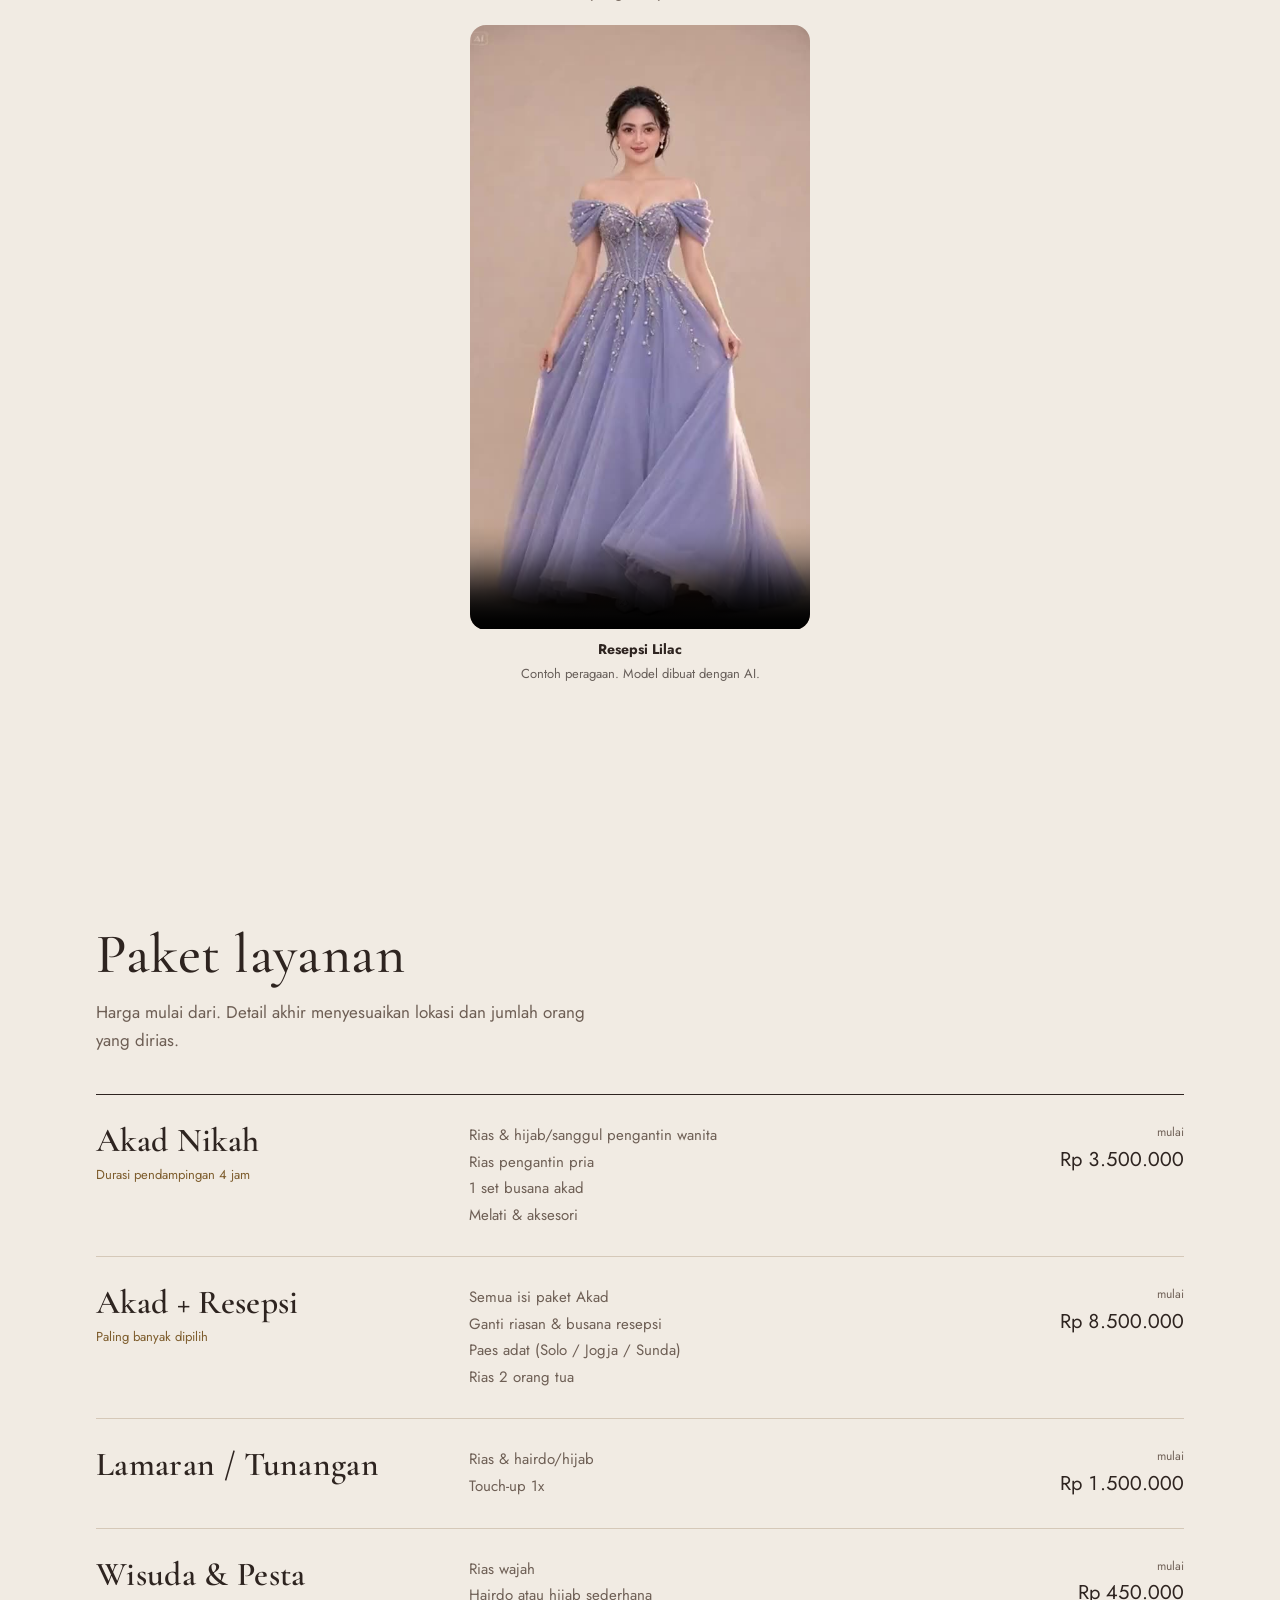
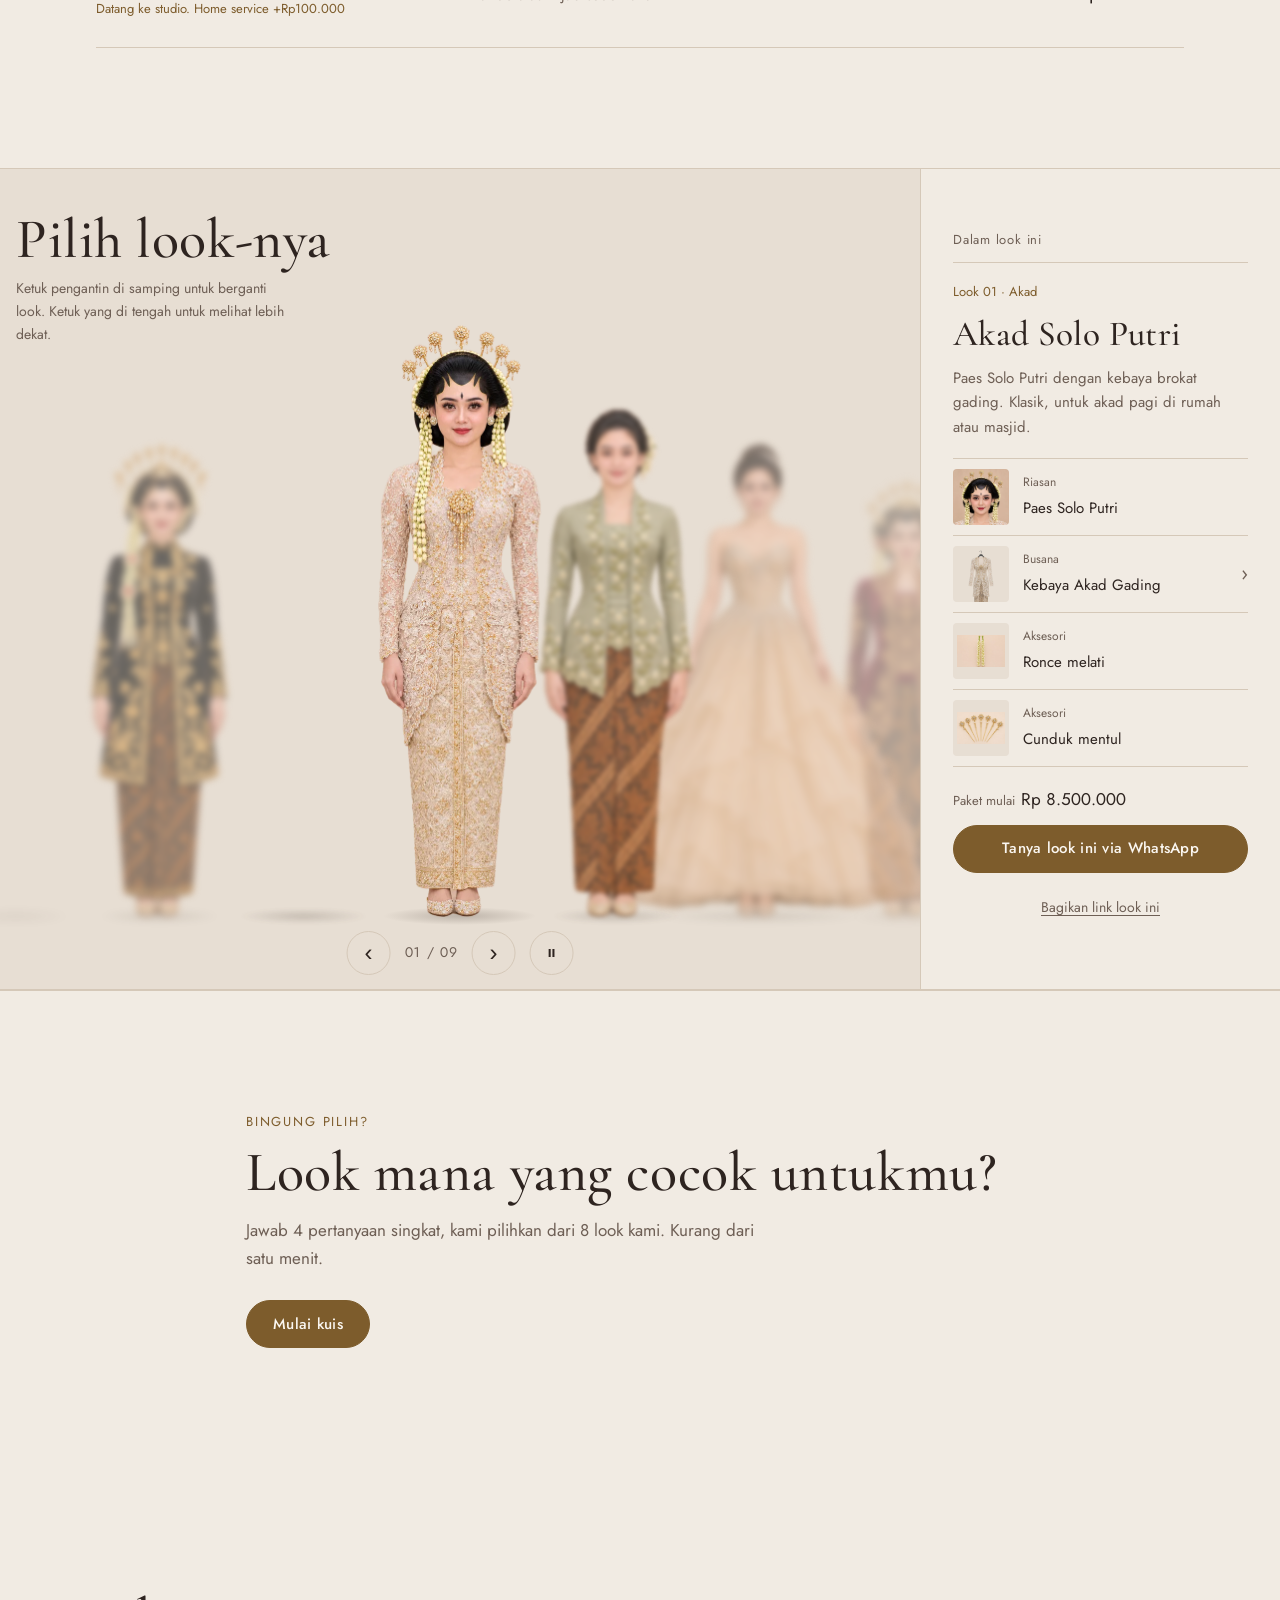
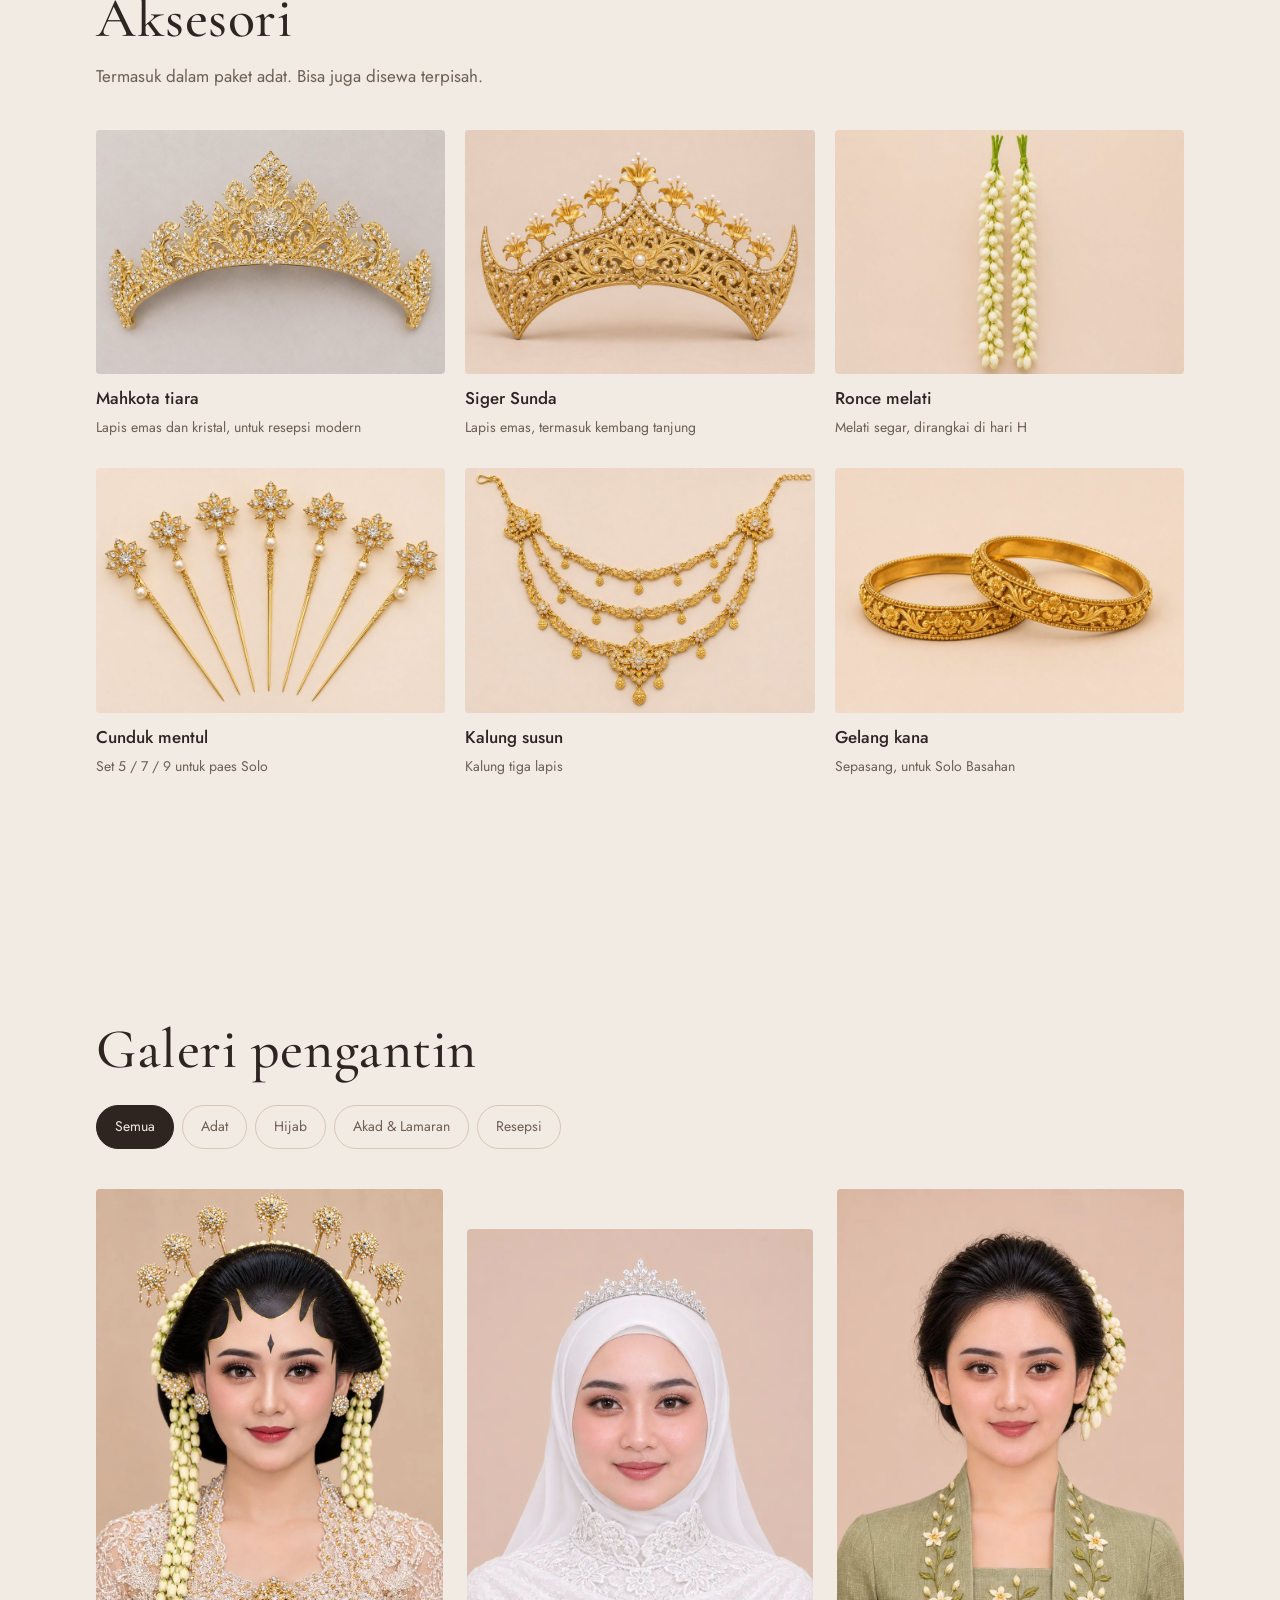
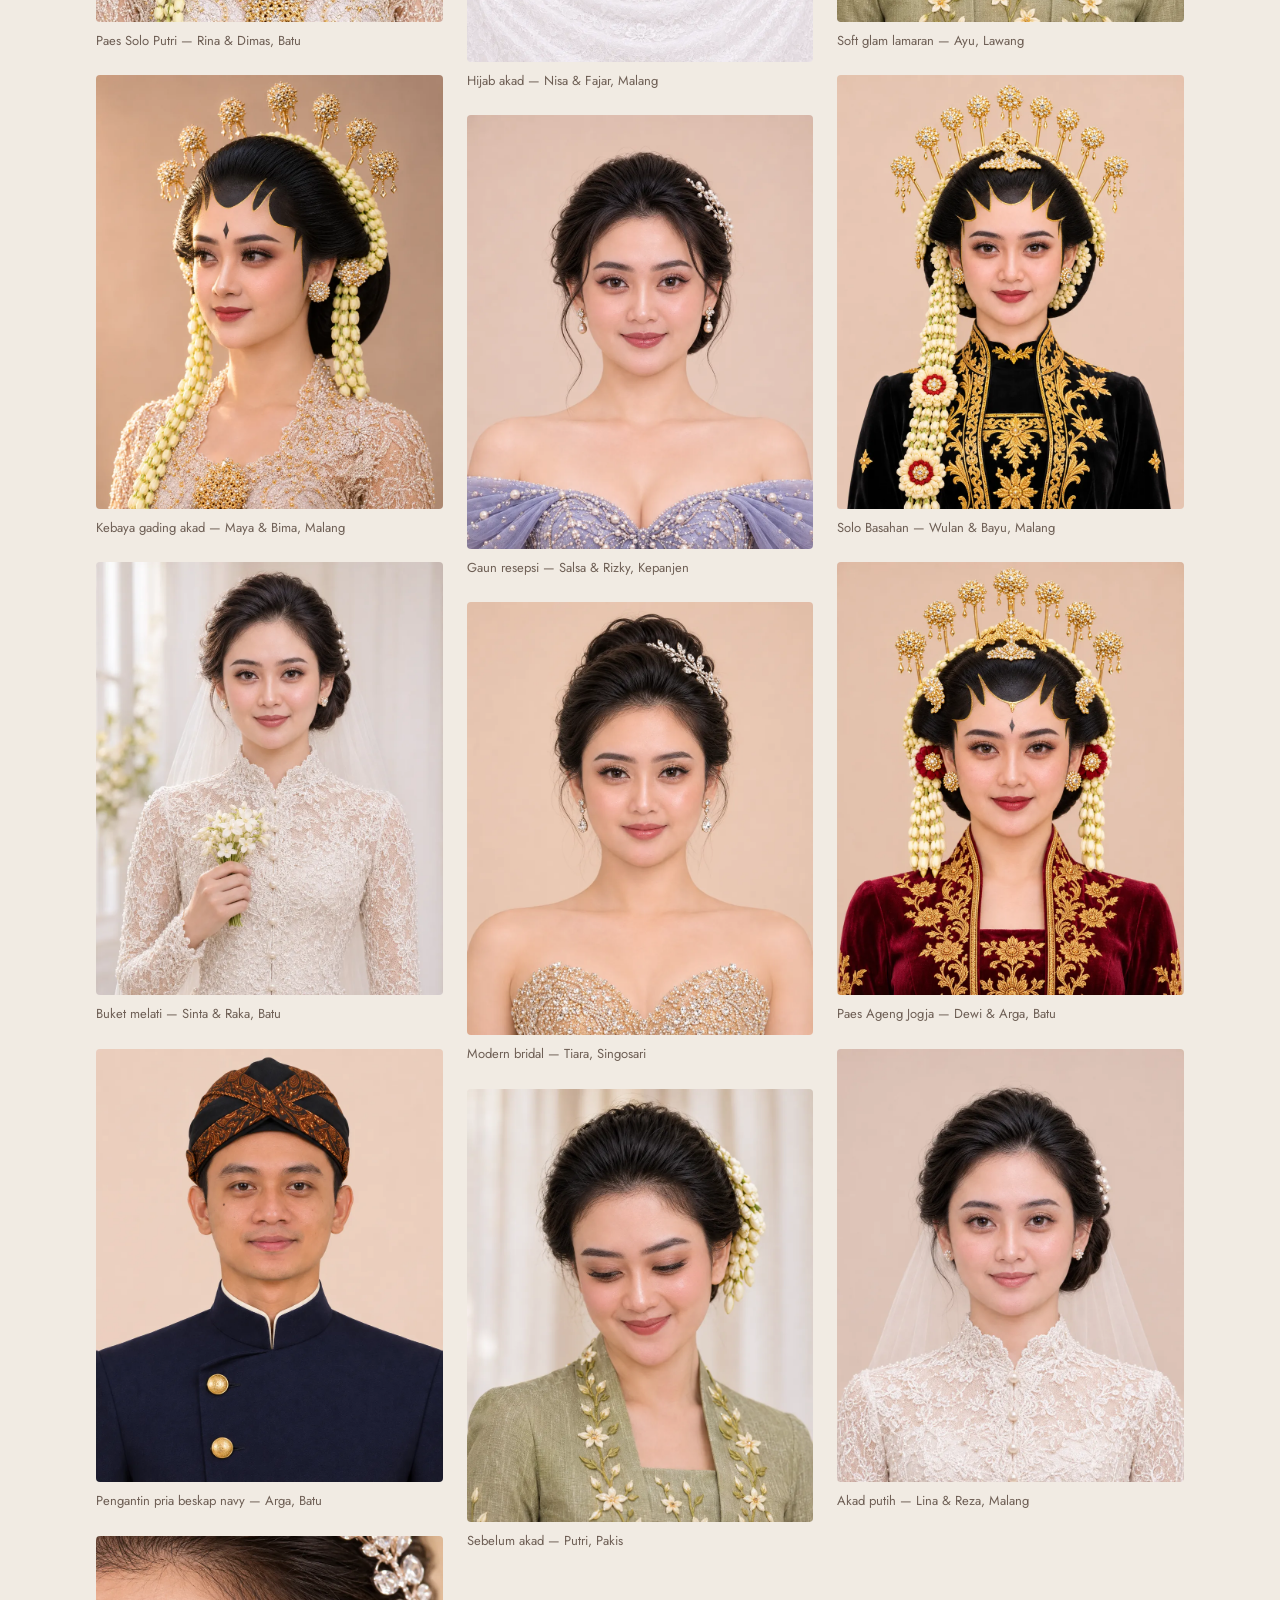
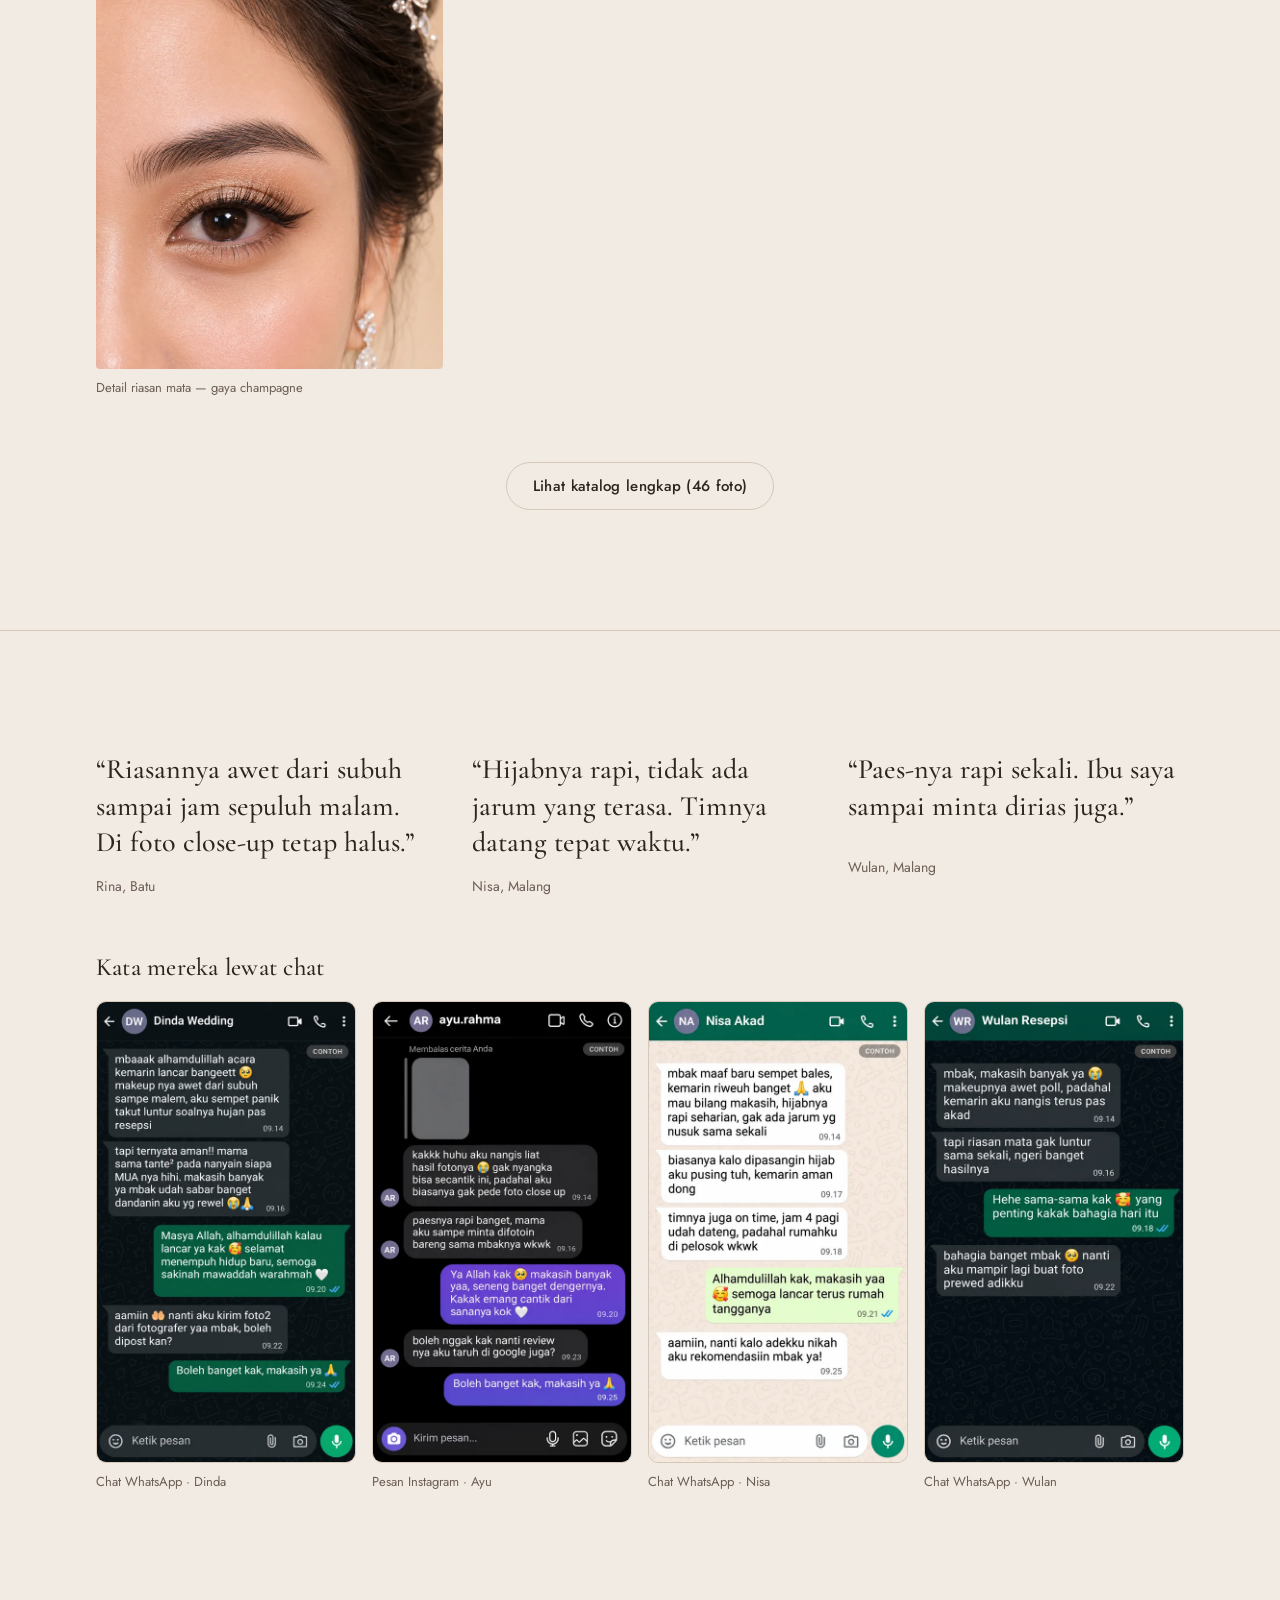
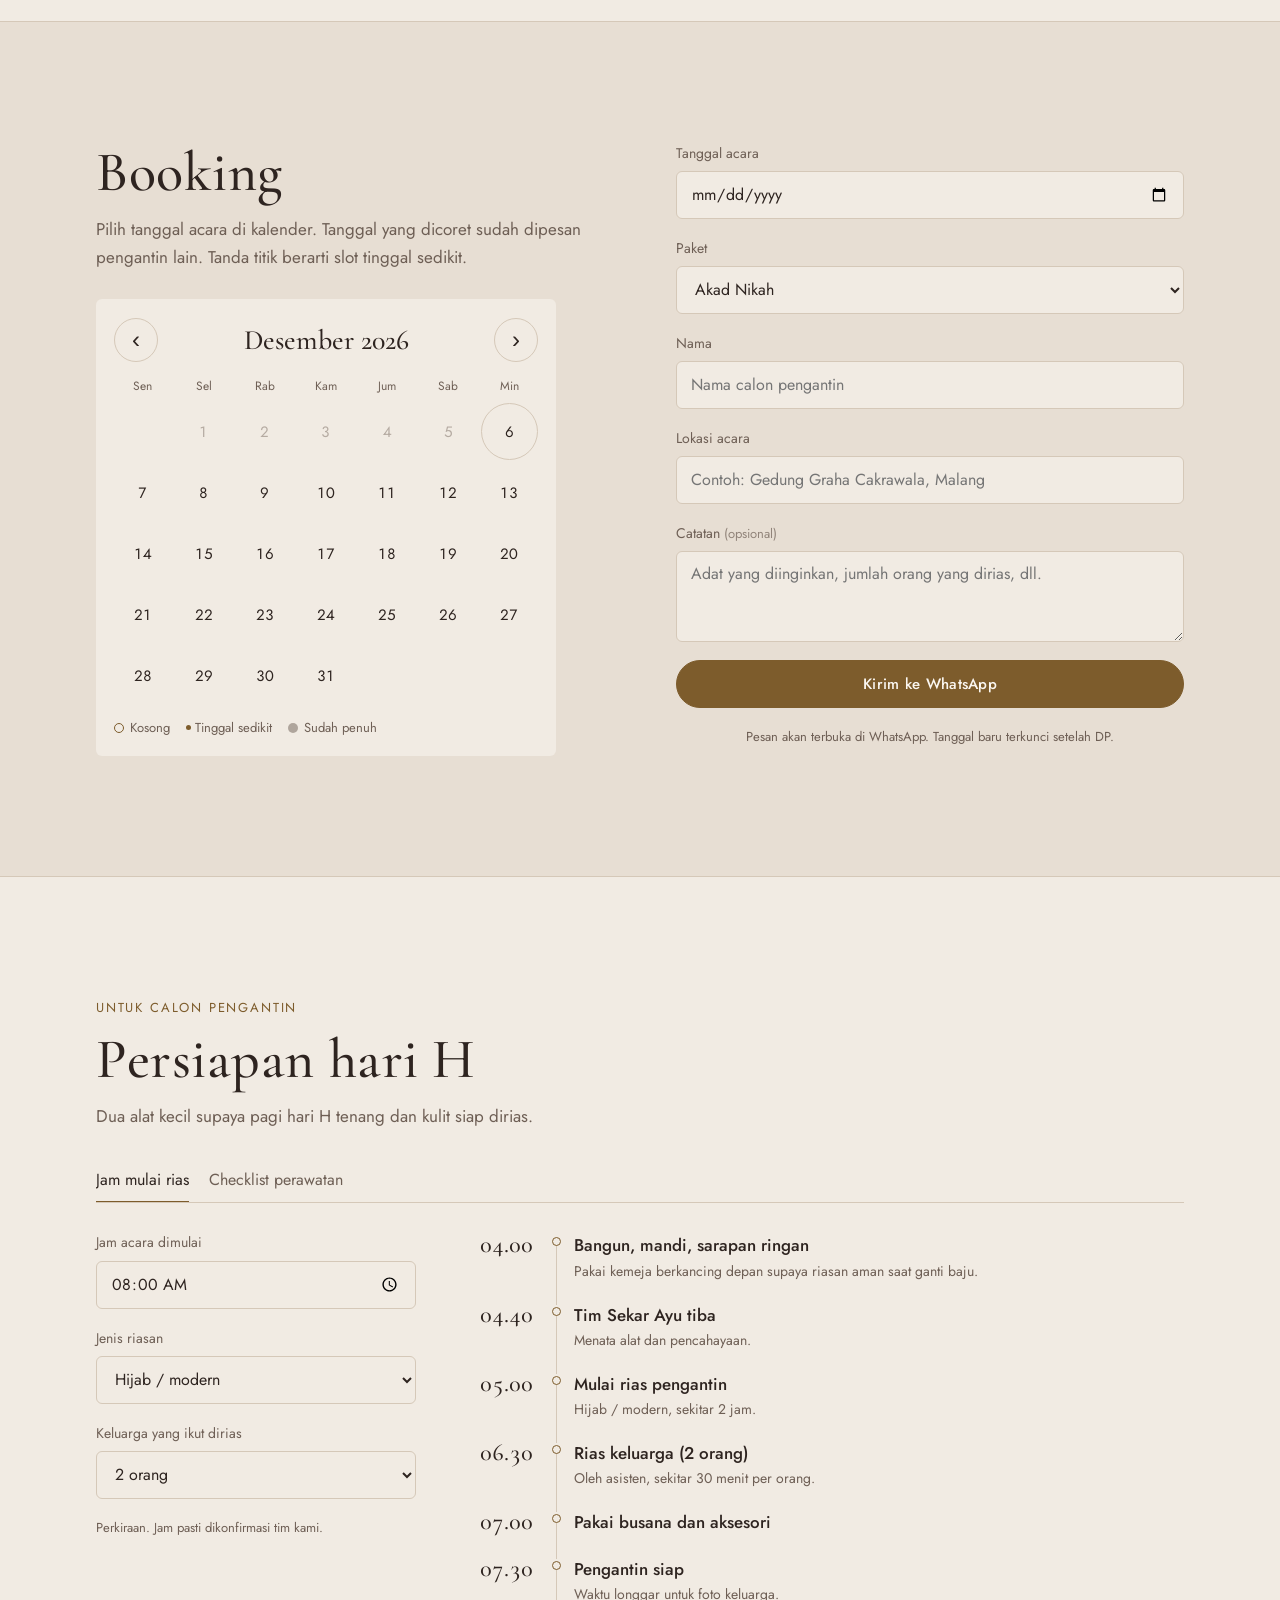
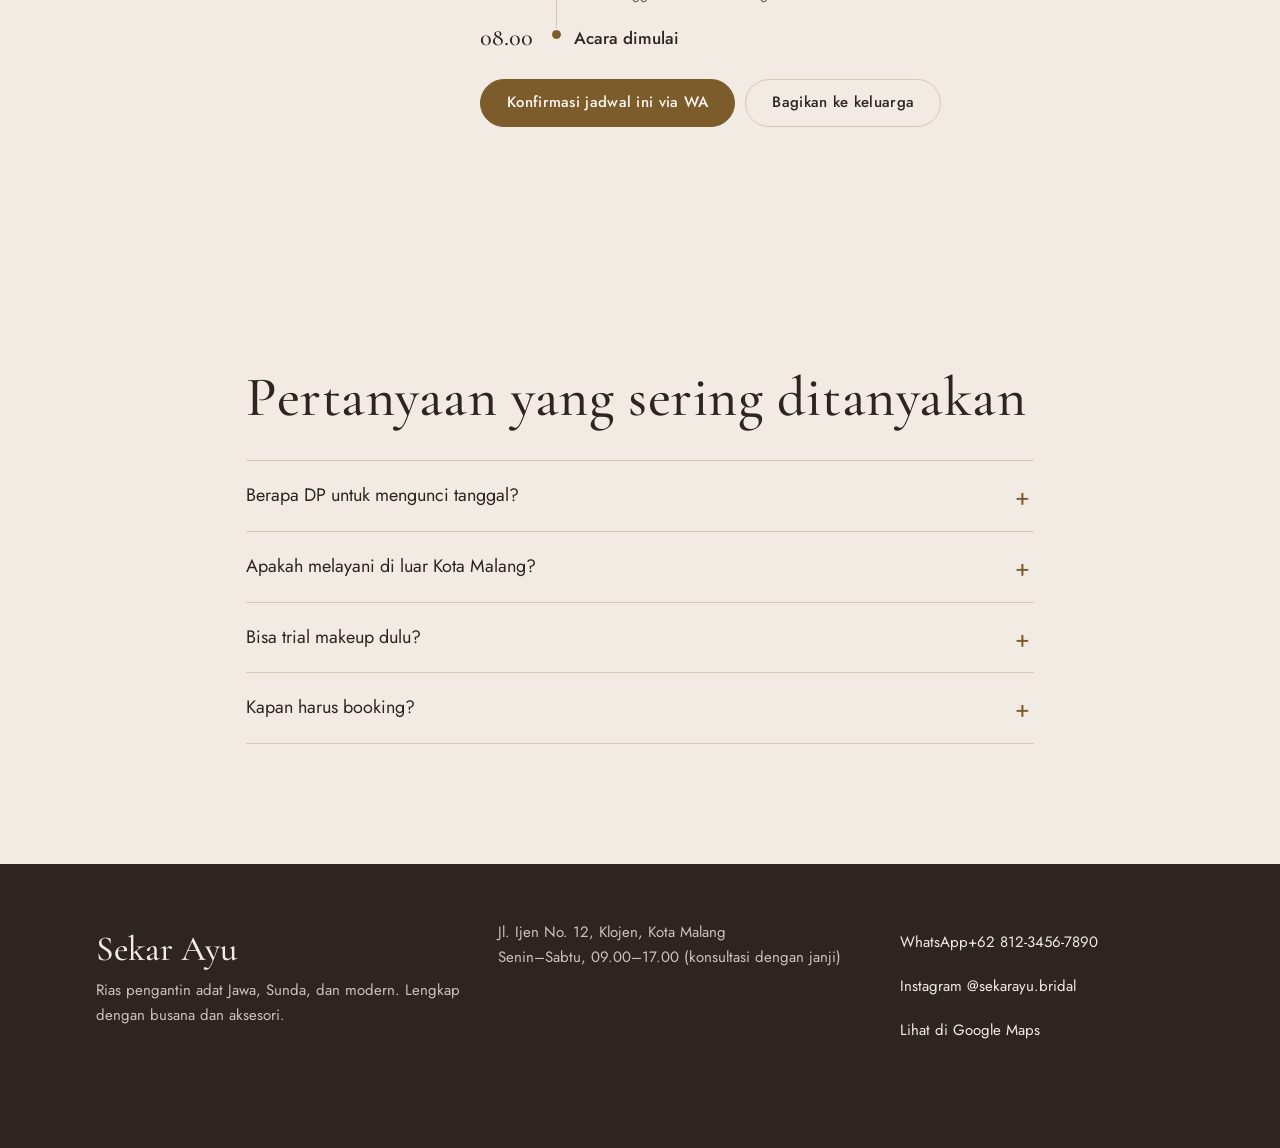
==== commit 79b6143d: "Add files via upload" ====
--- a/index.html
+++ b/index.html
@@ -159,6 +159,7 @@
       <h2>Galeri pengantin</h2>
       <div class="galeri-filter" id="galeri-filter" role="group" aria-label="Filter galeri" hidden></div>
       <div class="galeri" id="galeri-list"></div>
+      <p class="galeri-lebih" id="katalog-tautan" hidden><a class="btn btn-garis" id="katalog-tautan-a" href="katalog.html">Lihat katalog lengkap</a></p>
     </div>
   </section>
 
@@ -333,6 +334,7 @@
 
 <script src="data.js"></script>
 <script src="fitur.js"></script>
+<script src="katalog-data.js"></script>
 <script src="app.js"></script>
 </body>
 </html>
--- a/style.css
+++ b/style.css
@@ -567,3 +567,5 @@
 .video-blok .isi { text-align: center; }
 .video-blok .sub { margin-inline: auto; }
 .video-kartu figcaption { align-items: center; }
+
+.galeri-lebih { margin-top: 24px; text-align: center; }
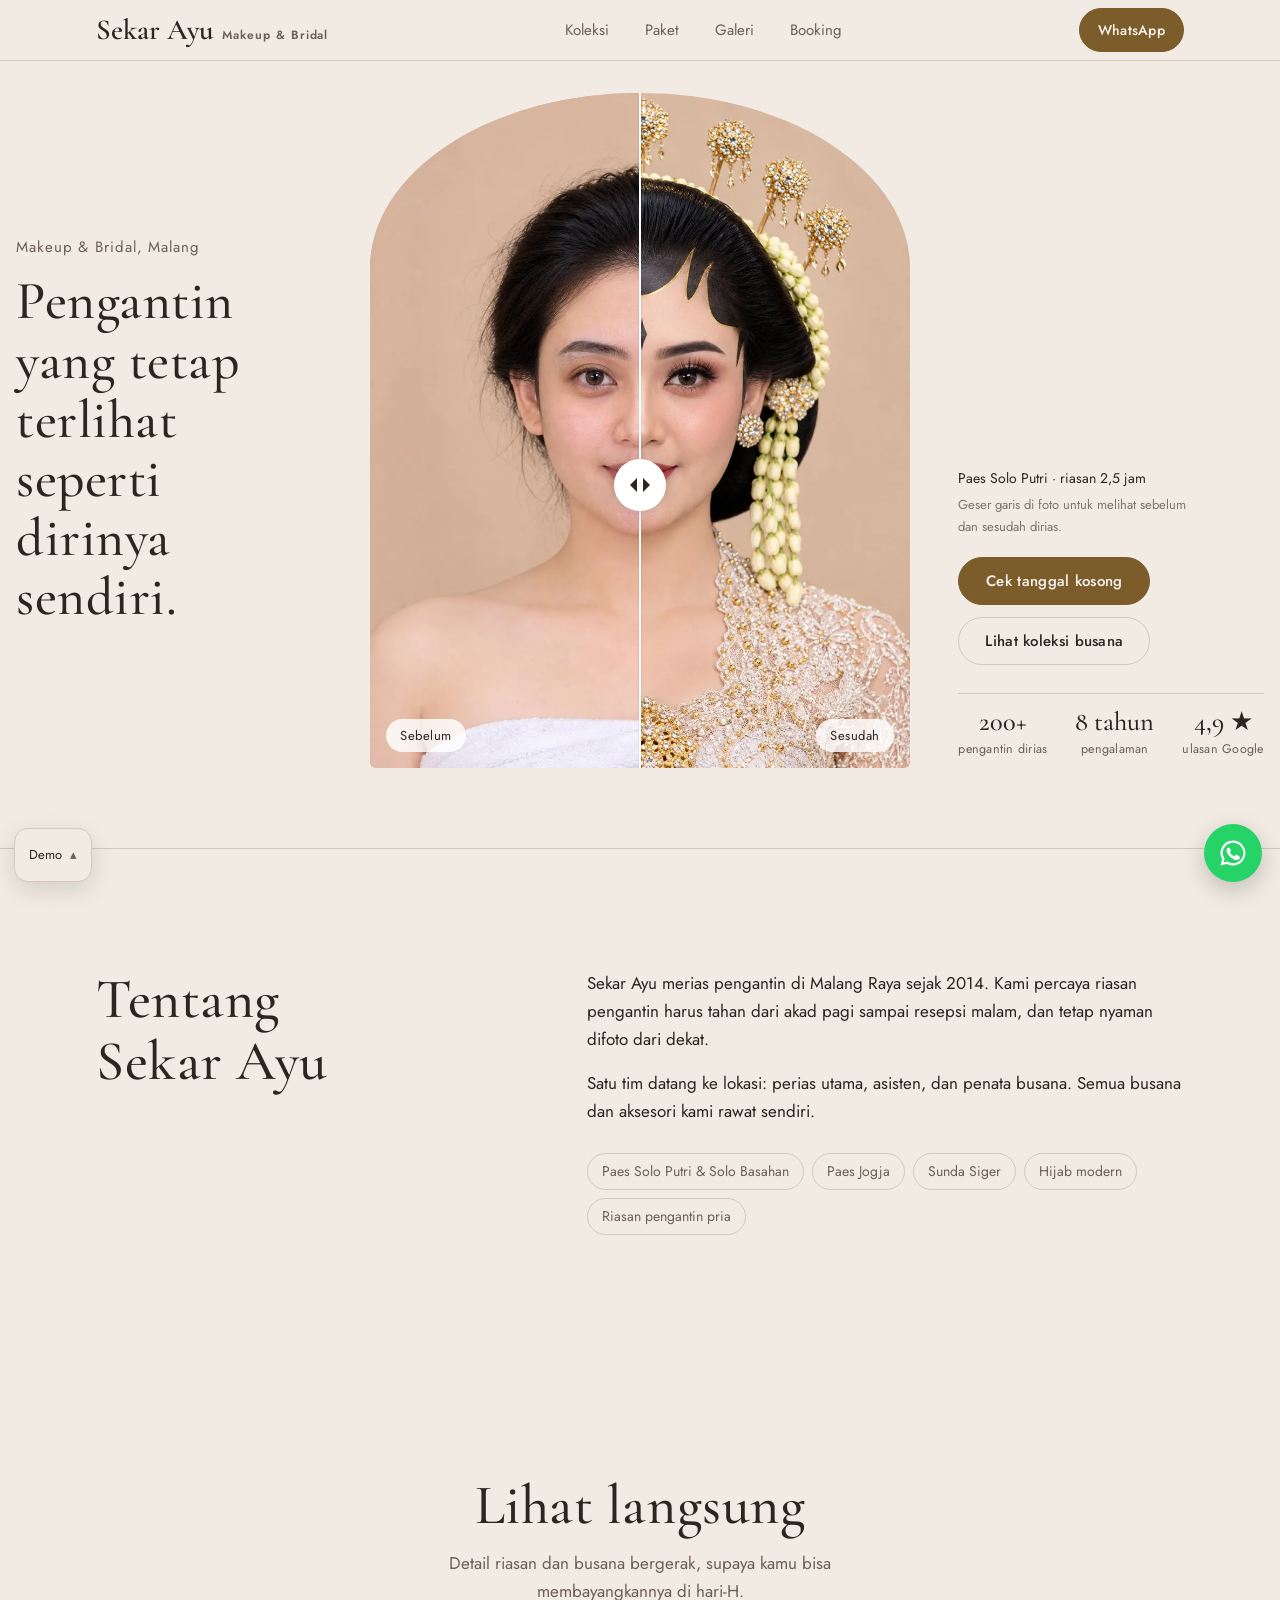
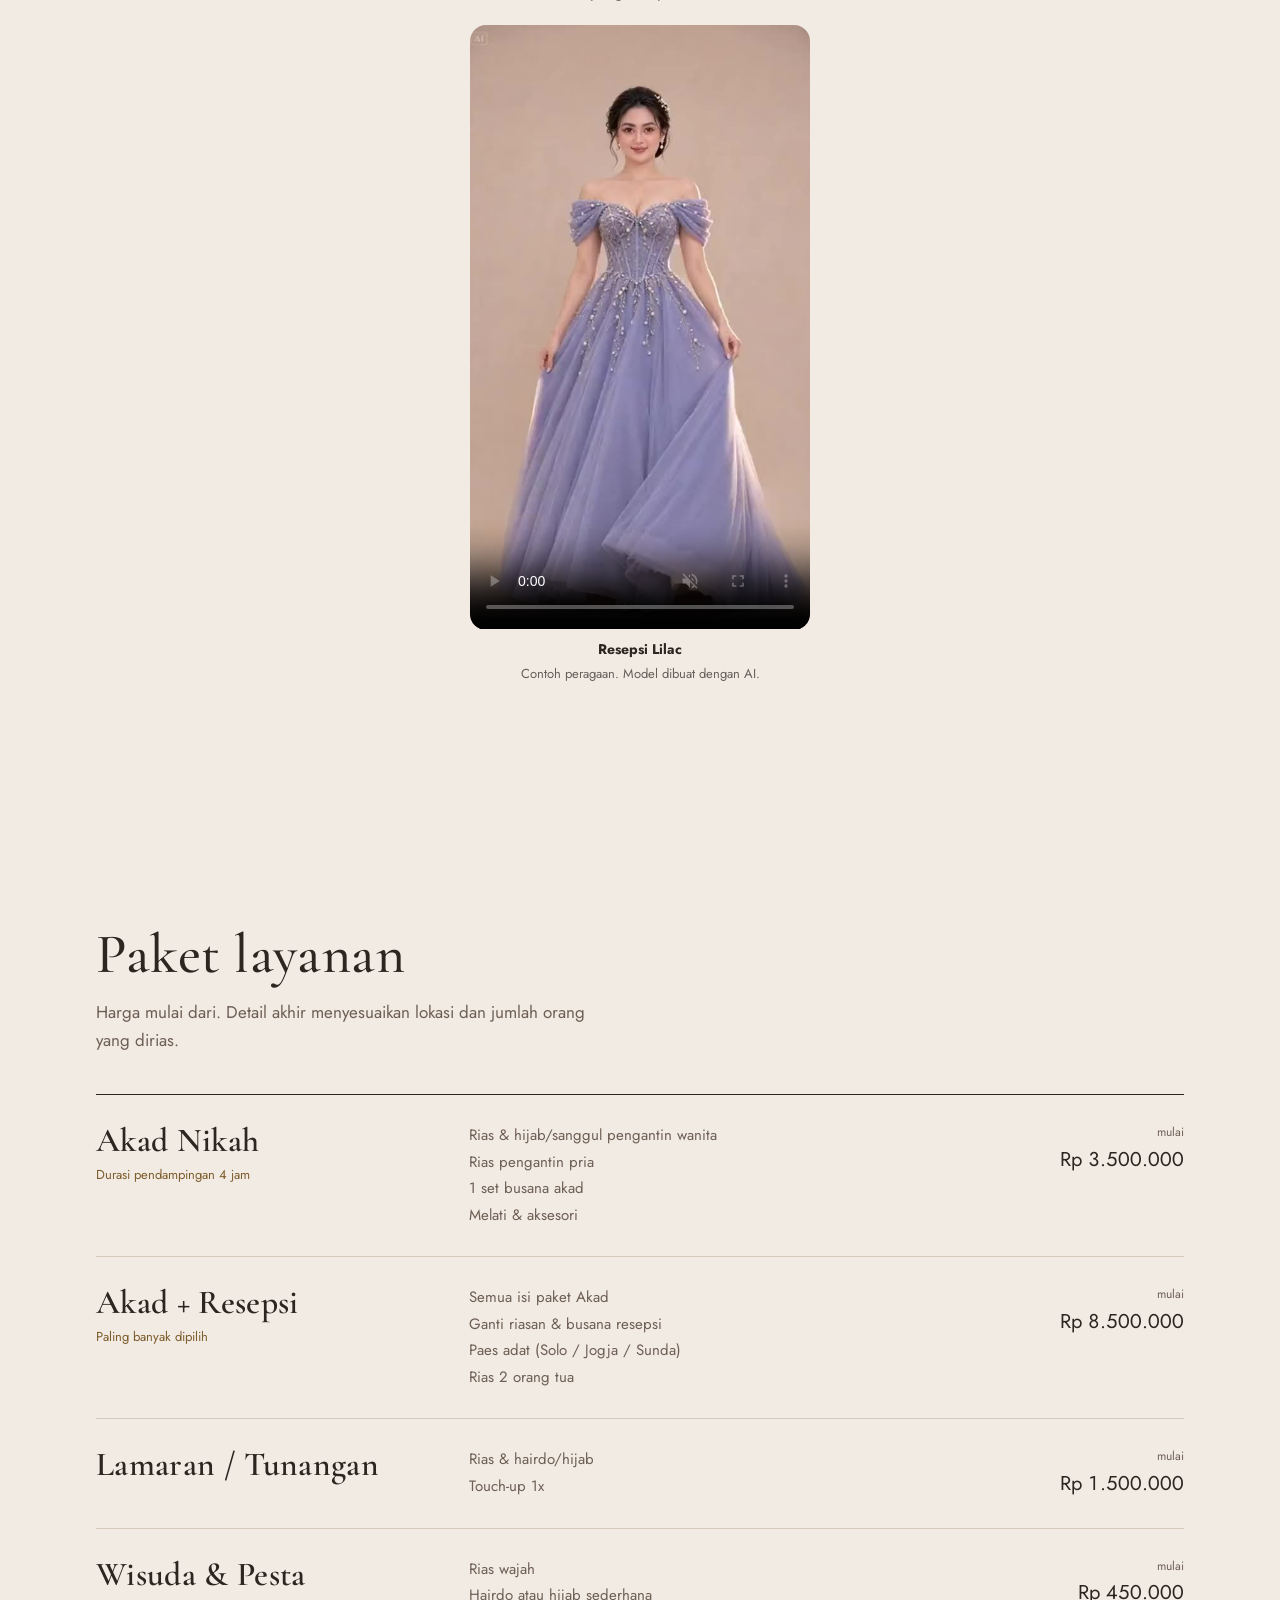
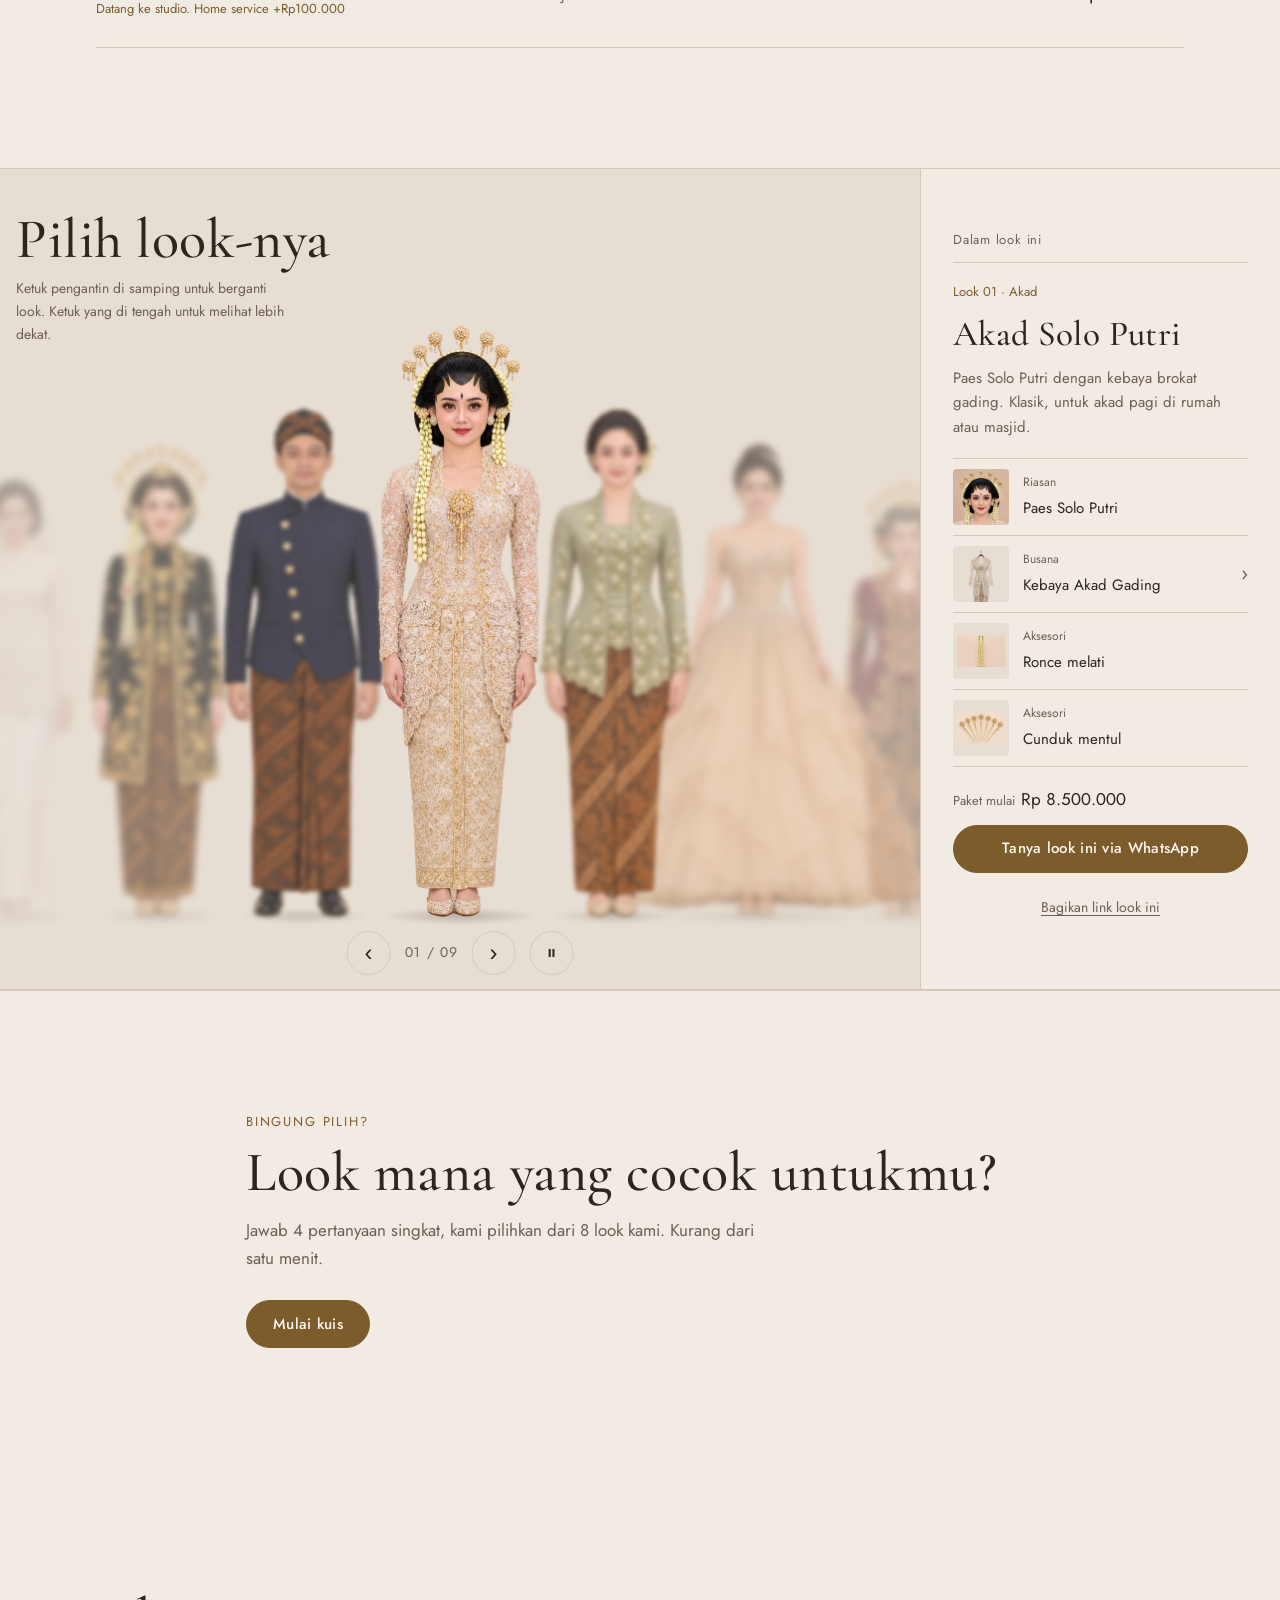
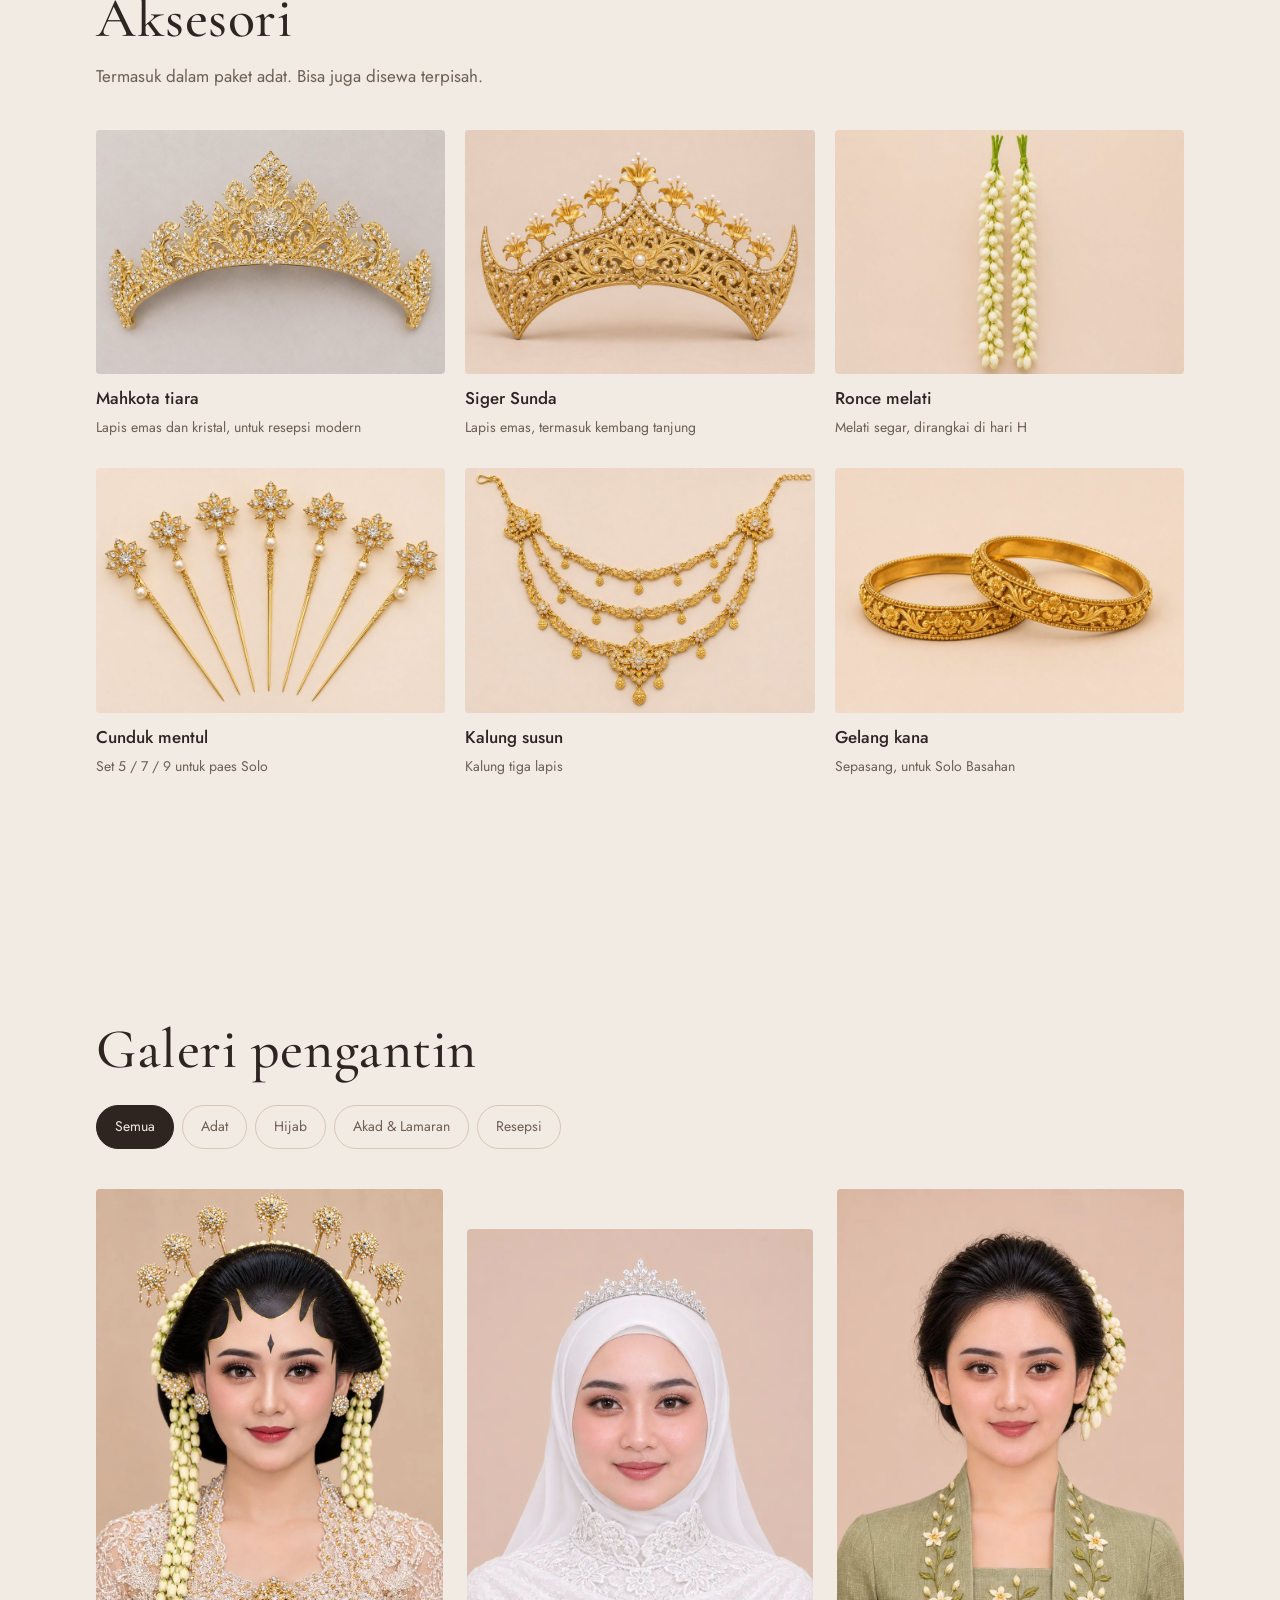
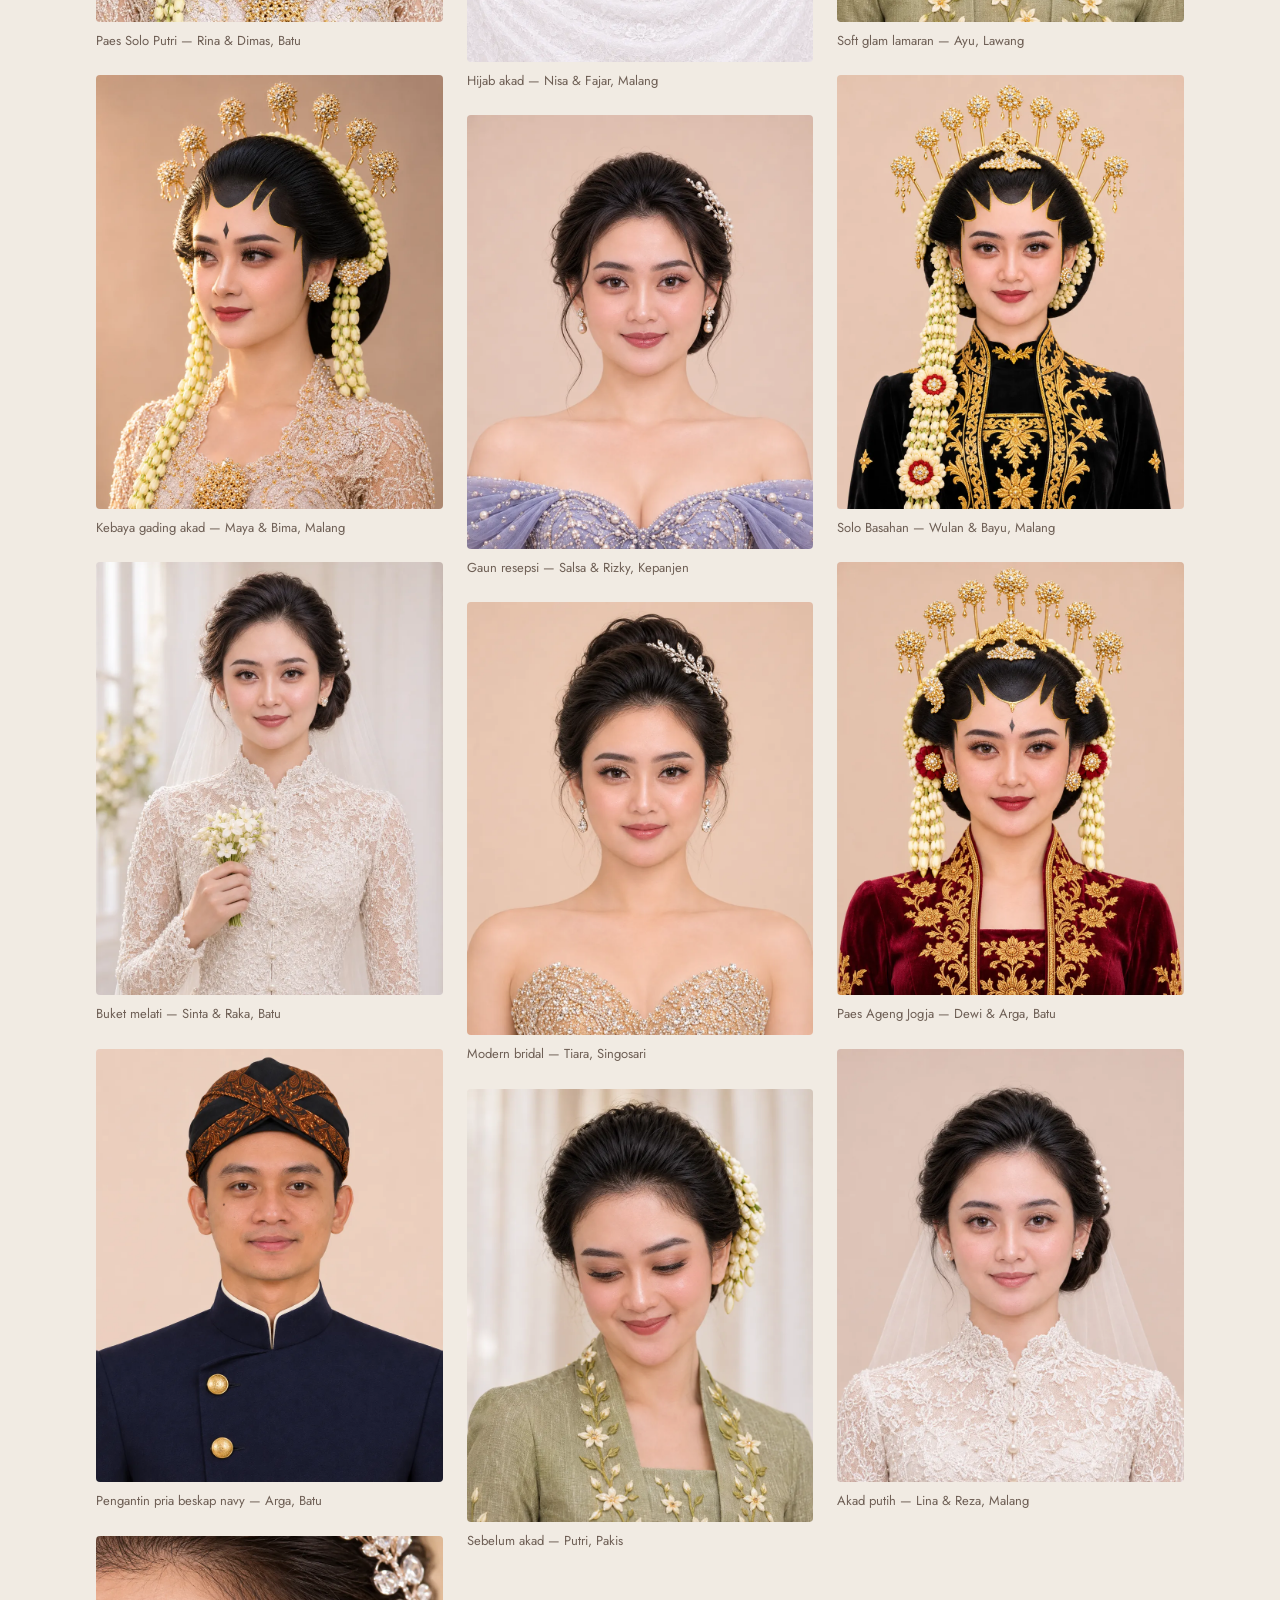
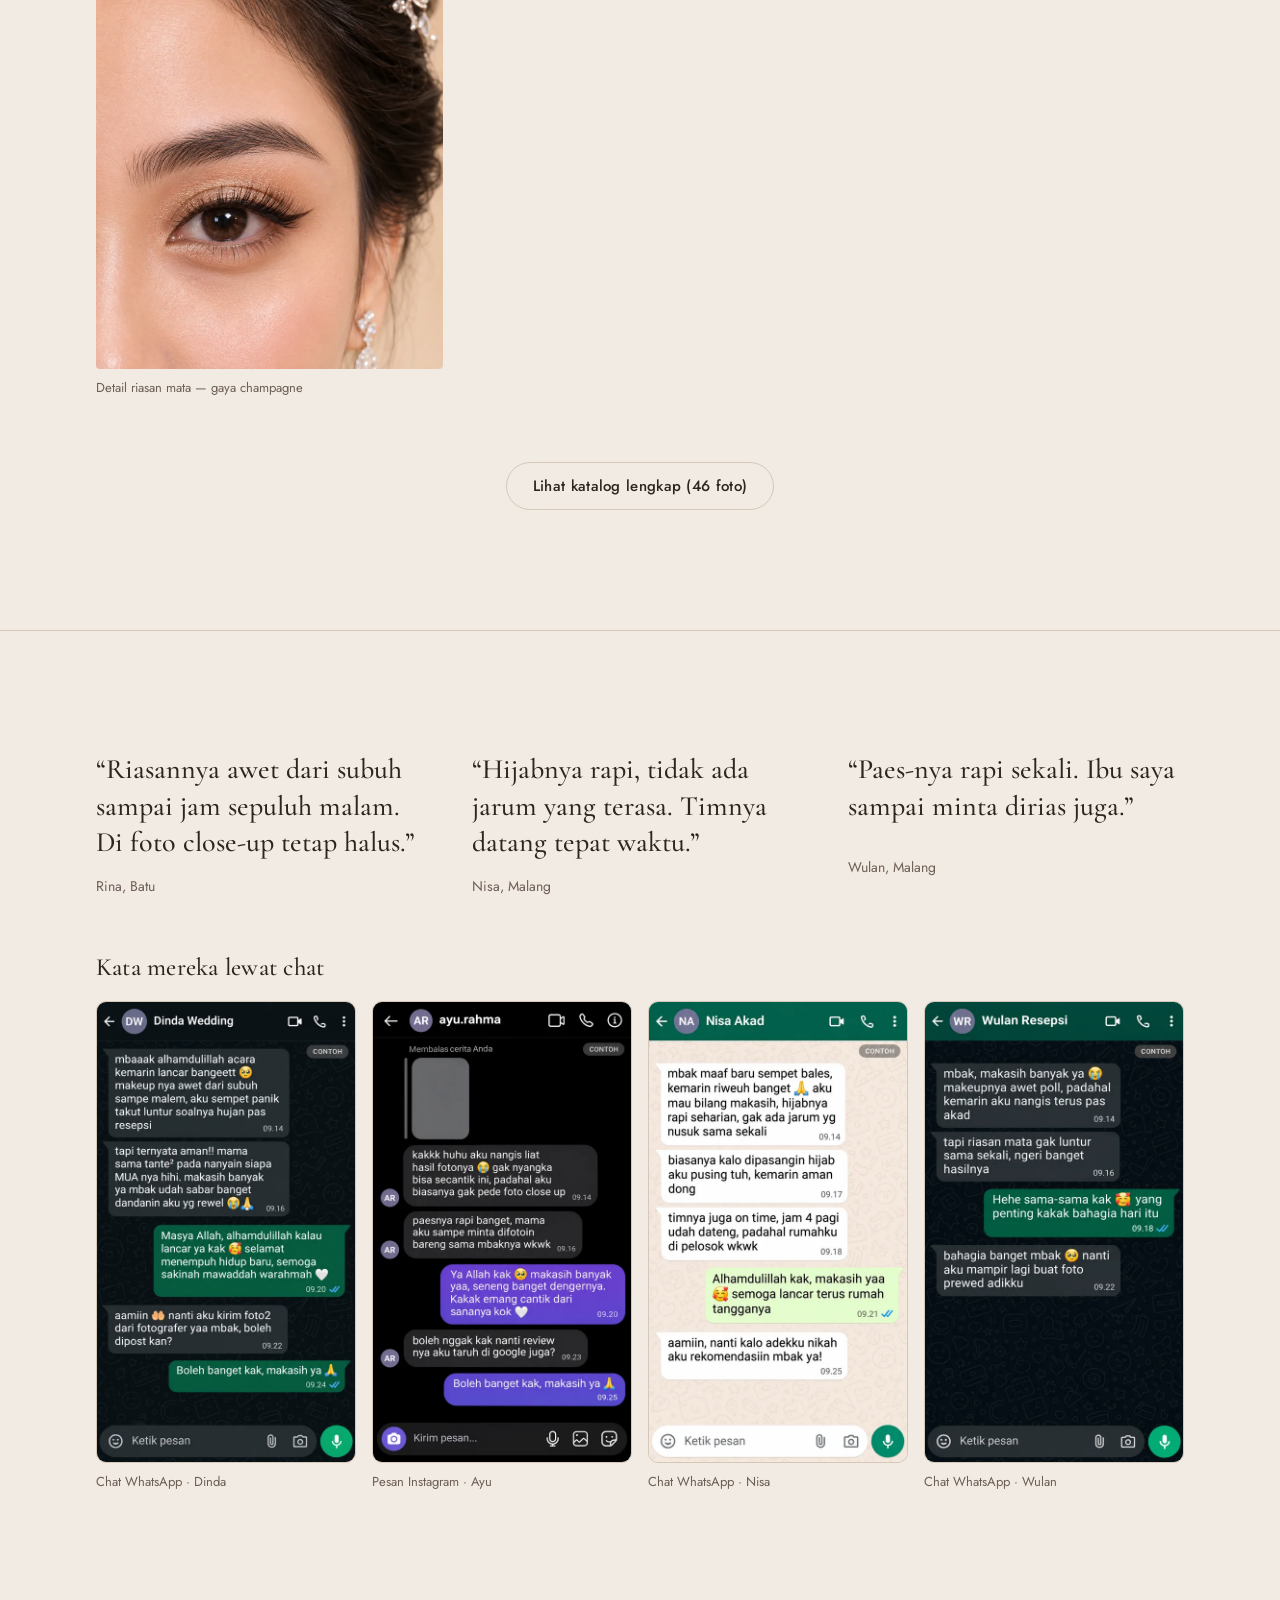
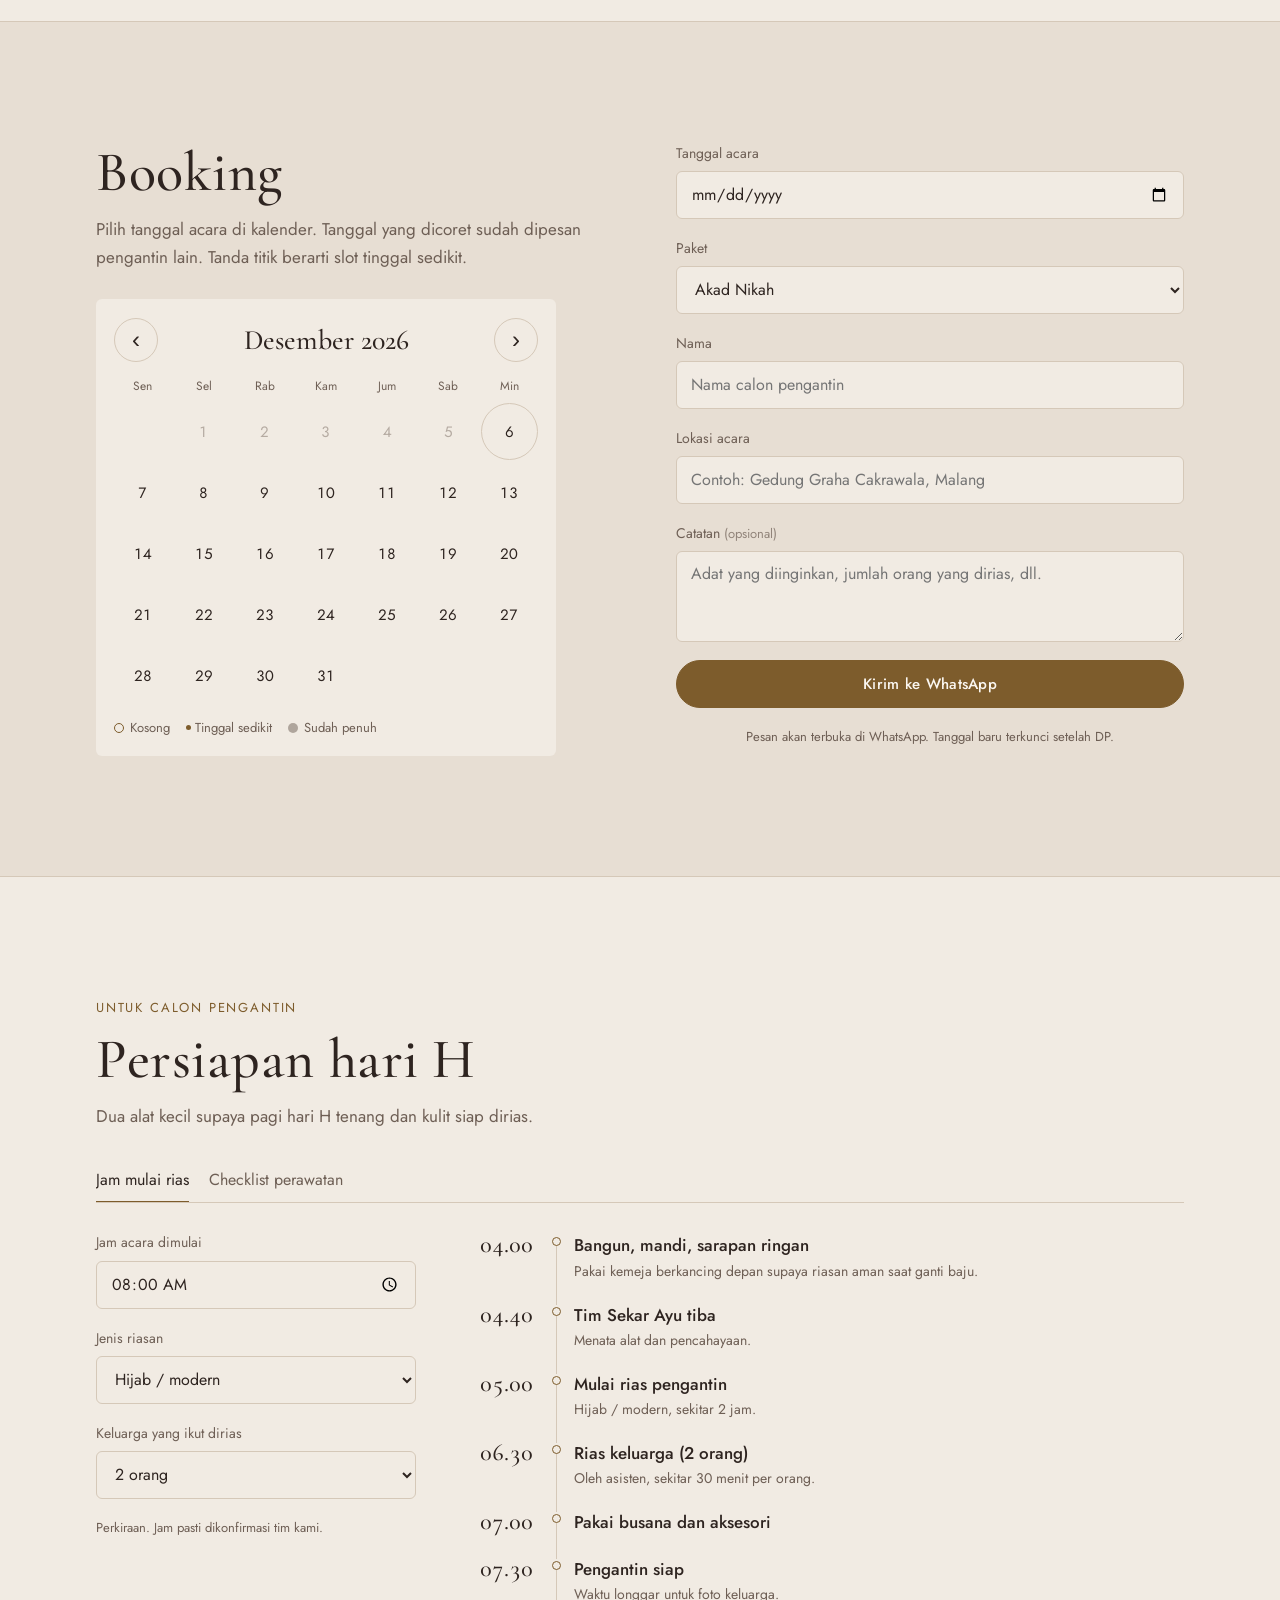
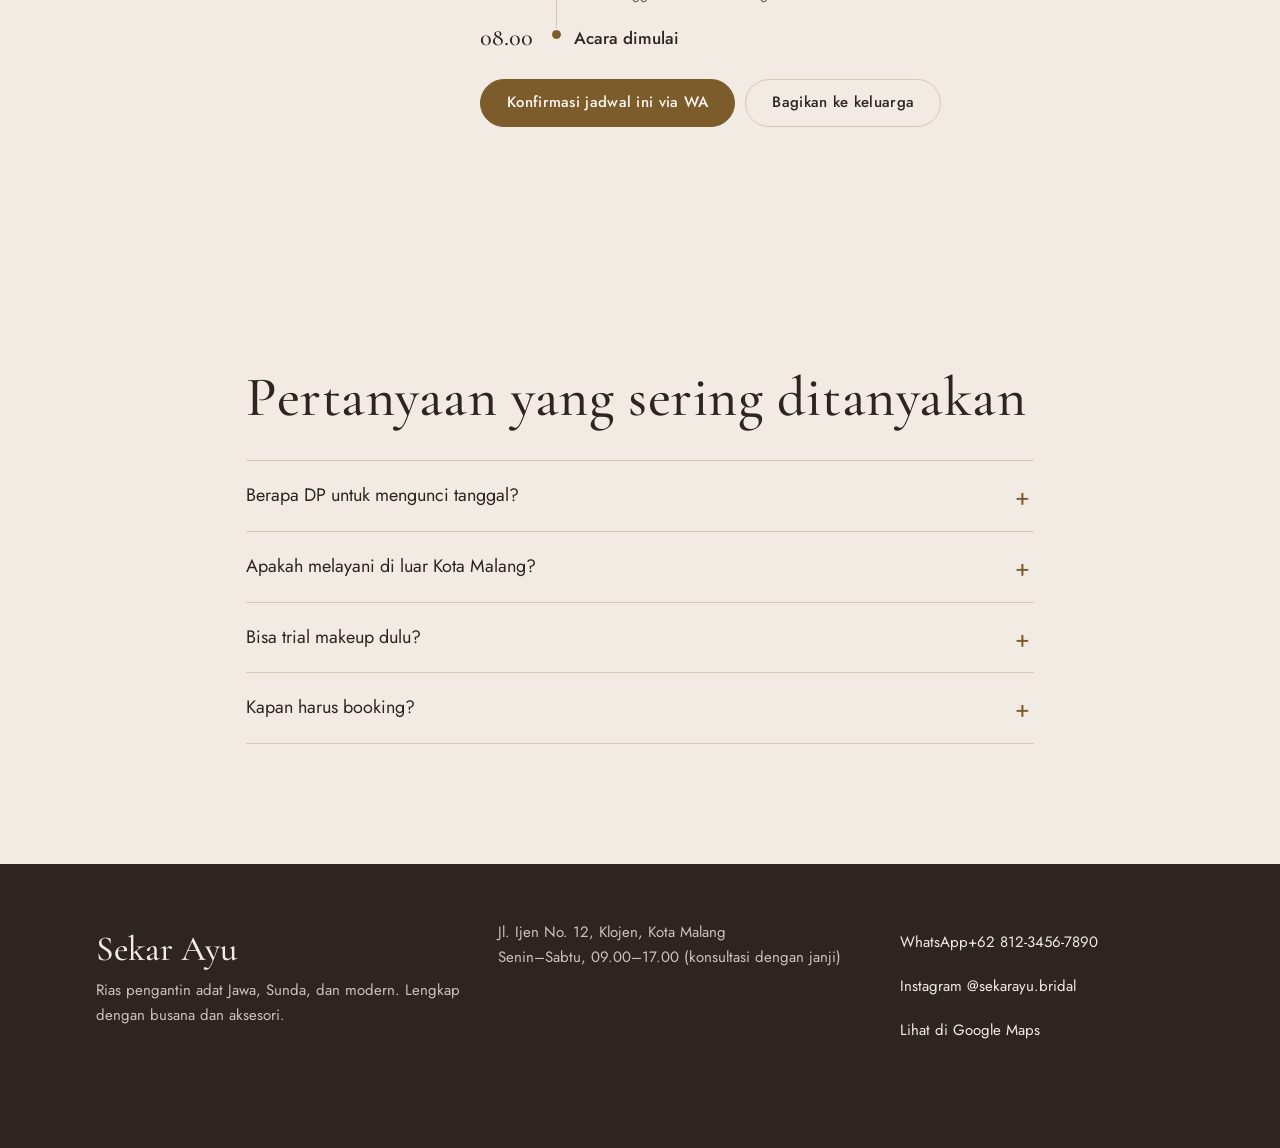
==== commit 8b0e661b: "Add files via upload" ====
--- a/index.html
+++ b/index.html
@@ -6,21 +6,21 @@
 <!--SEO-->
 <title>Sekar Ayu Makeup &amp; Bridal — Rias Pengantin Malang</title>
 <meta name="description" content="Rias pengantin adat Jawa, Sunda, dan modern. Lengkap dengan busana dan aksesori.">
-<link rel="canonical" href="https://tampilin-id.github.io/mua-demo/">
+<link rel="canonical" href="https://mua.momentaku.com/">
 <meta property="og:type" content="website">
 <meta property="og:locale" content="id_ID">
 <meta property="og:site_name" content="Sekar Ayu">
 <meta property="og:title" content="Sekar Ayu Makeup &amp; Bridal — Rias Pengantin Malang">
 <meta property="og:description" content="Rias pengantin adat Jawa, Sunda, dan modern. Lengkap dengan busana dan aksesori.">
-<meta property="og:url" content="https://tampilin-id.github.io/mua-demo/">
-<meta property="og:image" content="https://tampilin-id.github.io/mua-demo/assets/og.jpg">
+<meta property="og:url" content="https://mua.momentaku.com/">
+<meta property="og:image" content="https://mua.momentaku.com/assets/og.jpg?v=3">
 <meta property="og:image:width" content="1200">
 <meta property="og:image:height" content="630">
 <meta name="twitter:card" content="summary_large_image">
 <meta name="twitter:title" content="Sekar Ayu Makeup &amp; Bridal — Rias Pengantin Malang">
 <meta name="twitter:description" content="Rias pengantin adat Jawa, Sunda, dan modern. Lengkap dengan busana dan aksesori.">
-<meta name="twitter:image" content="https://tampilin-id.github.io/mua-demo/assets/og.jpg">
-<script type="application/ld+json">{"@context": "https://schema.org", "@type": "BeautySalon", "name": "Sekar Ayu Makeup & Bridal", "description": "Rias pengantin adat Jawa, Sunda, dan modern. Lengkap dengan busana dan aksesori.", "telephone": "+6281234567890", "image": "https://tampilin-id.github.io/mua-demo/assets/og.jpg", "address": {"@type": "PostalAddress", "streetAddress": "Jl. Ijen No. 12, Klojen, Kota Malang", "addressLocality": "Malang", "addressCountry": "ID"}, "sameAs": ["https://instagram.com/sekarayu.bridal"], "openingHours": "Senin–Sabtu, 09.00–17.00 (konsultasi dengan janji)", "url": "https://tampilin-id.github.io/mua-demo/", "hasMap": "https://www.google.com/maps/search/?api=1&query=Jl.+Ijen+No.+12,+Klojen,+Kota+Malang,+Malang"}</script>
+<meta name="twitter:image" content="https://mua.momentaku.com/assets/og.jpg?v=3">
+<script type="application/ld+json">{"@context": "https://schema.org", "@type": "BeautySalon", "name": "Sekar Ayu Makeup & Bridal", "description": "Rias pengantin adat Jawa, Sunda, dan modern. Lengkap dengan busana dan aksesori.", "telephone": "+6281234567890", "image": "https://mua.momentaku.com/assets/og.jpg?v=3", "address": {"@type": "PostalAddress", "streetAddress": "Jl. Ijen No. 12, Klojen, Kota Malang", "addressLocality": "Malang", "addressCountry": "ID"}, "sameAs": ["https://instagram.com/sekarayu.bridal"], "openingHours": "Senin–Sabtu, 09.00–17.00 (konsultasi dengan janji)", "url": "https://mua.momentaku.com/", "hasMap": "https://www.google.com/maps/search/?api=1&query=Jl.+Ijen+No.+12,+Klojen,+Kota+Malang,+Malang"}</script>
 <!--/SEO-->
 <link rel="preconnect" href="https://fonts.googleapis.com">
 <link rel="preconnect" href="https://fonts.gstatic.com" crossorigin>
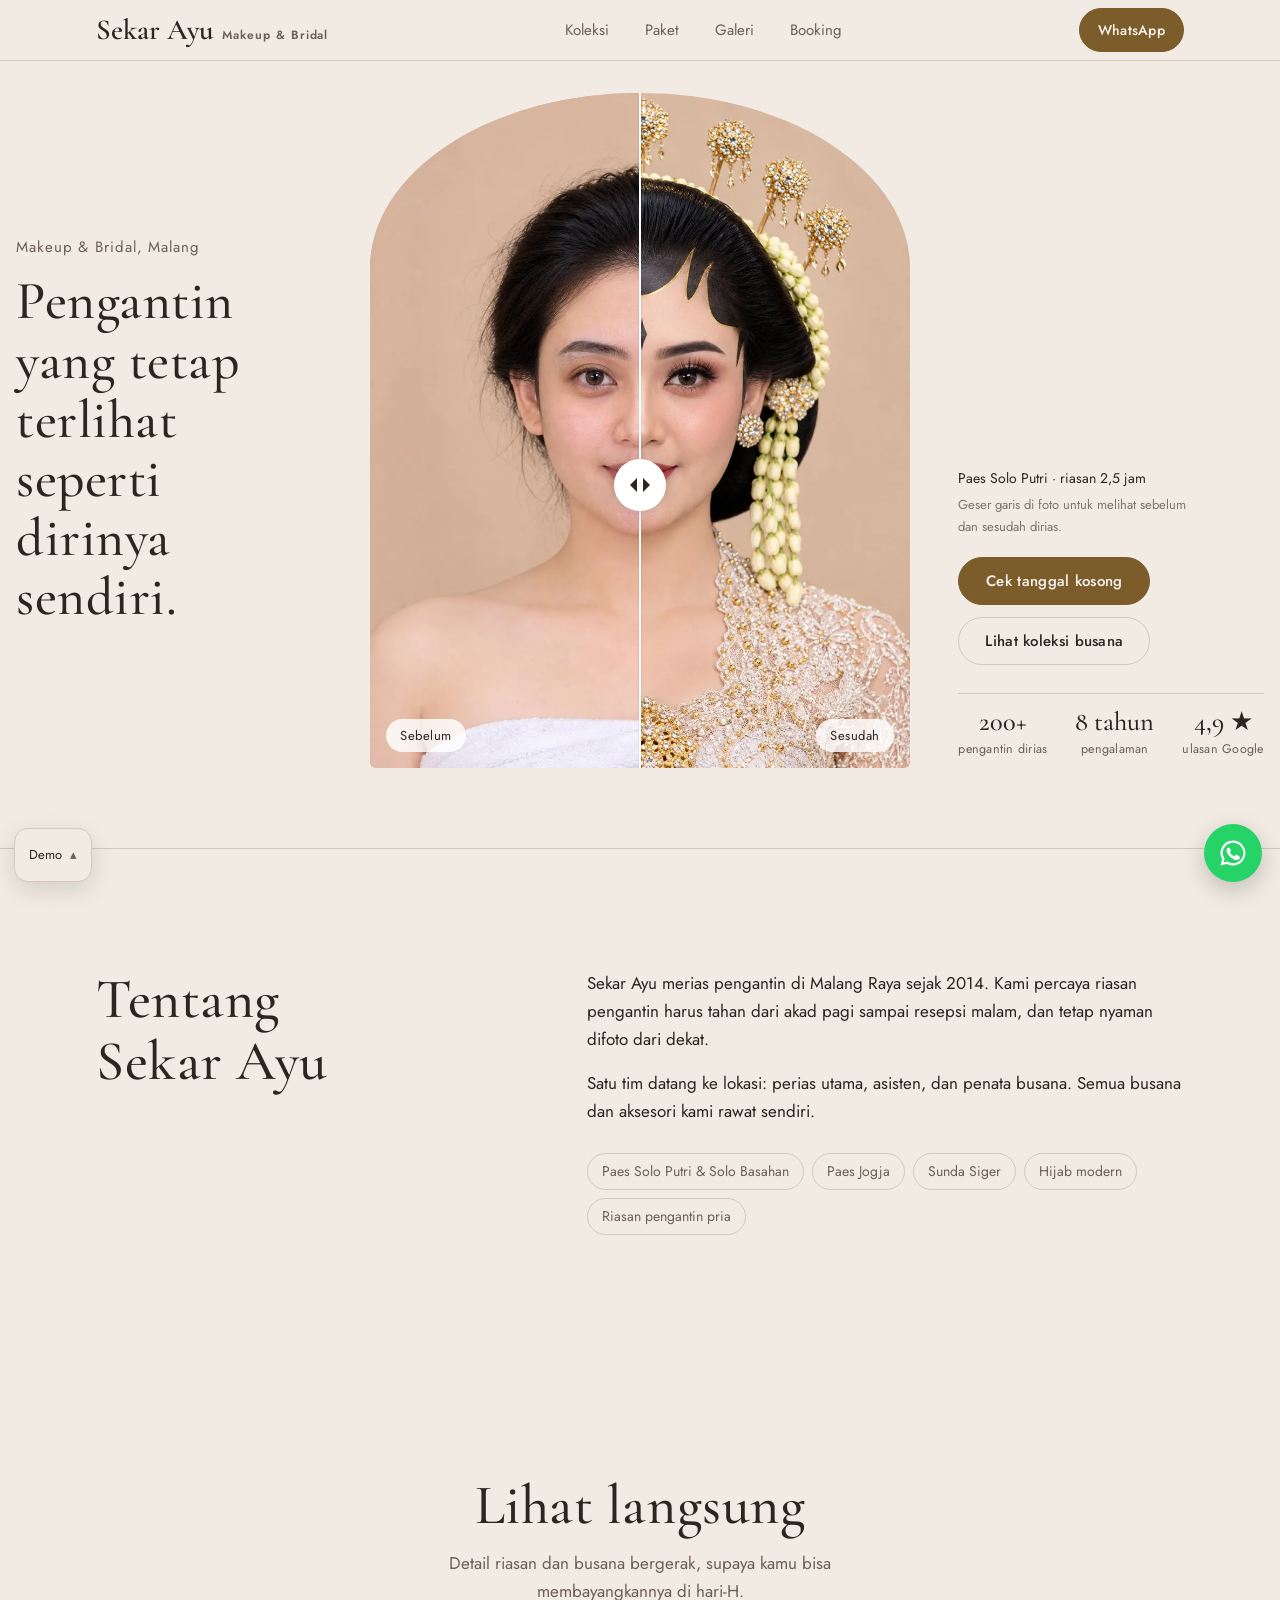
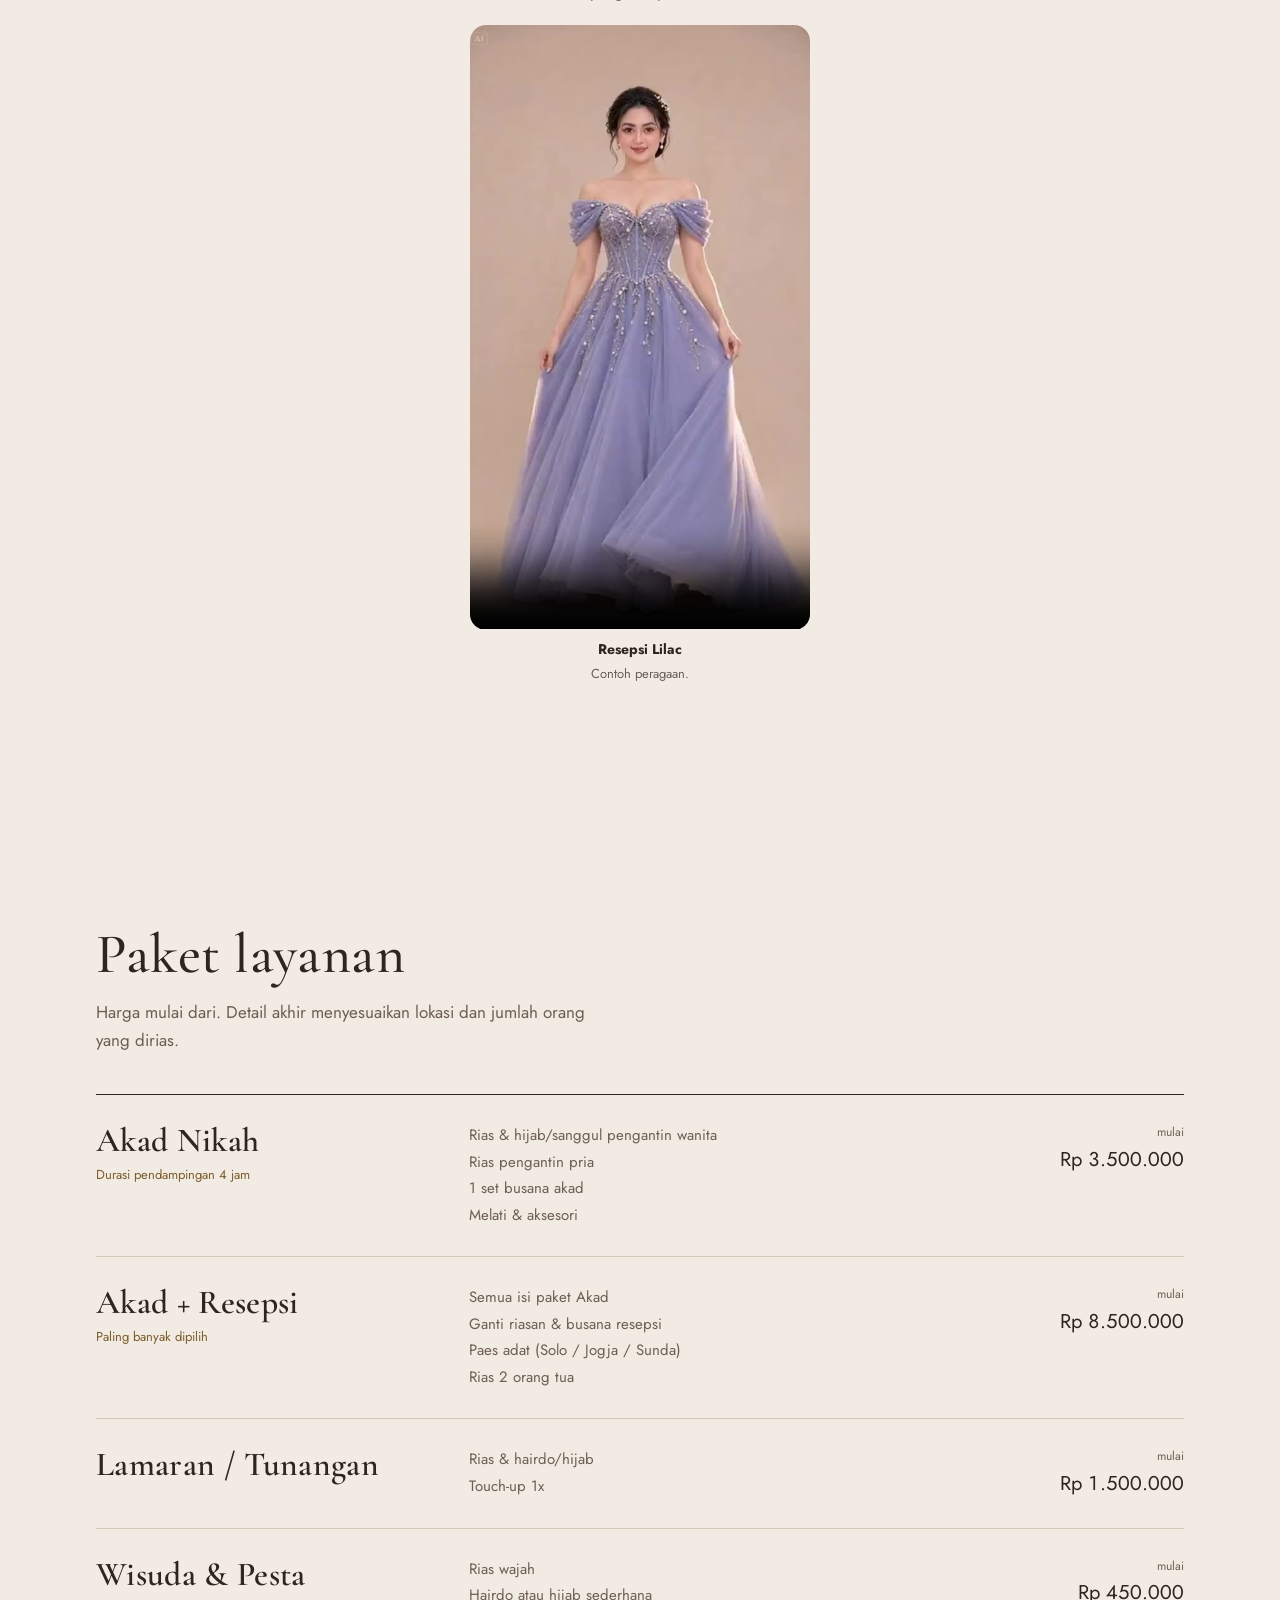
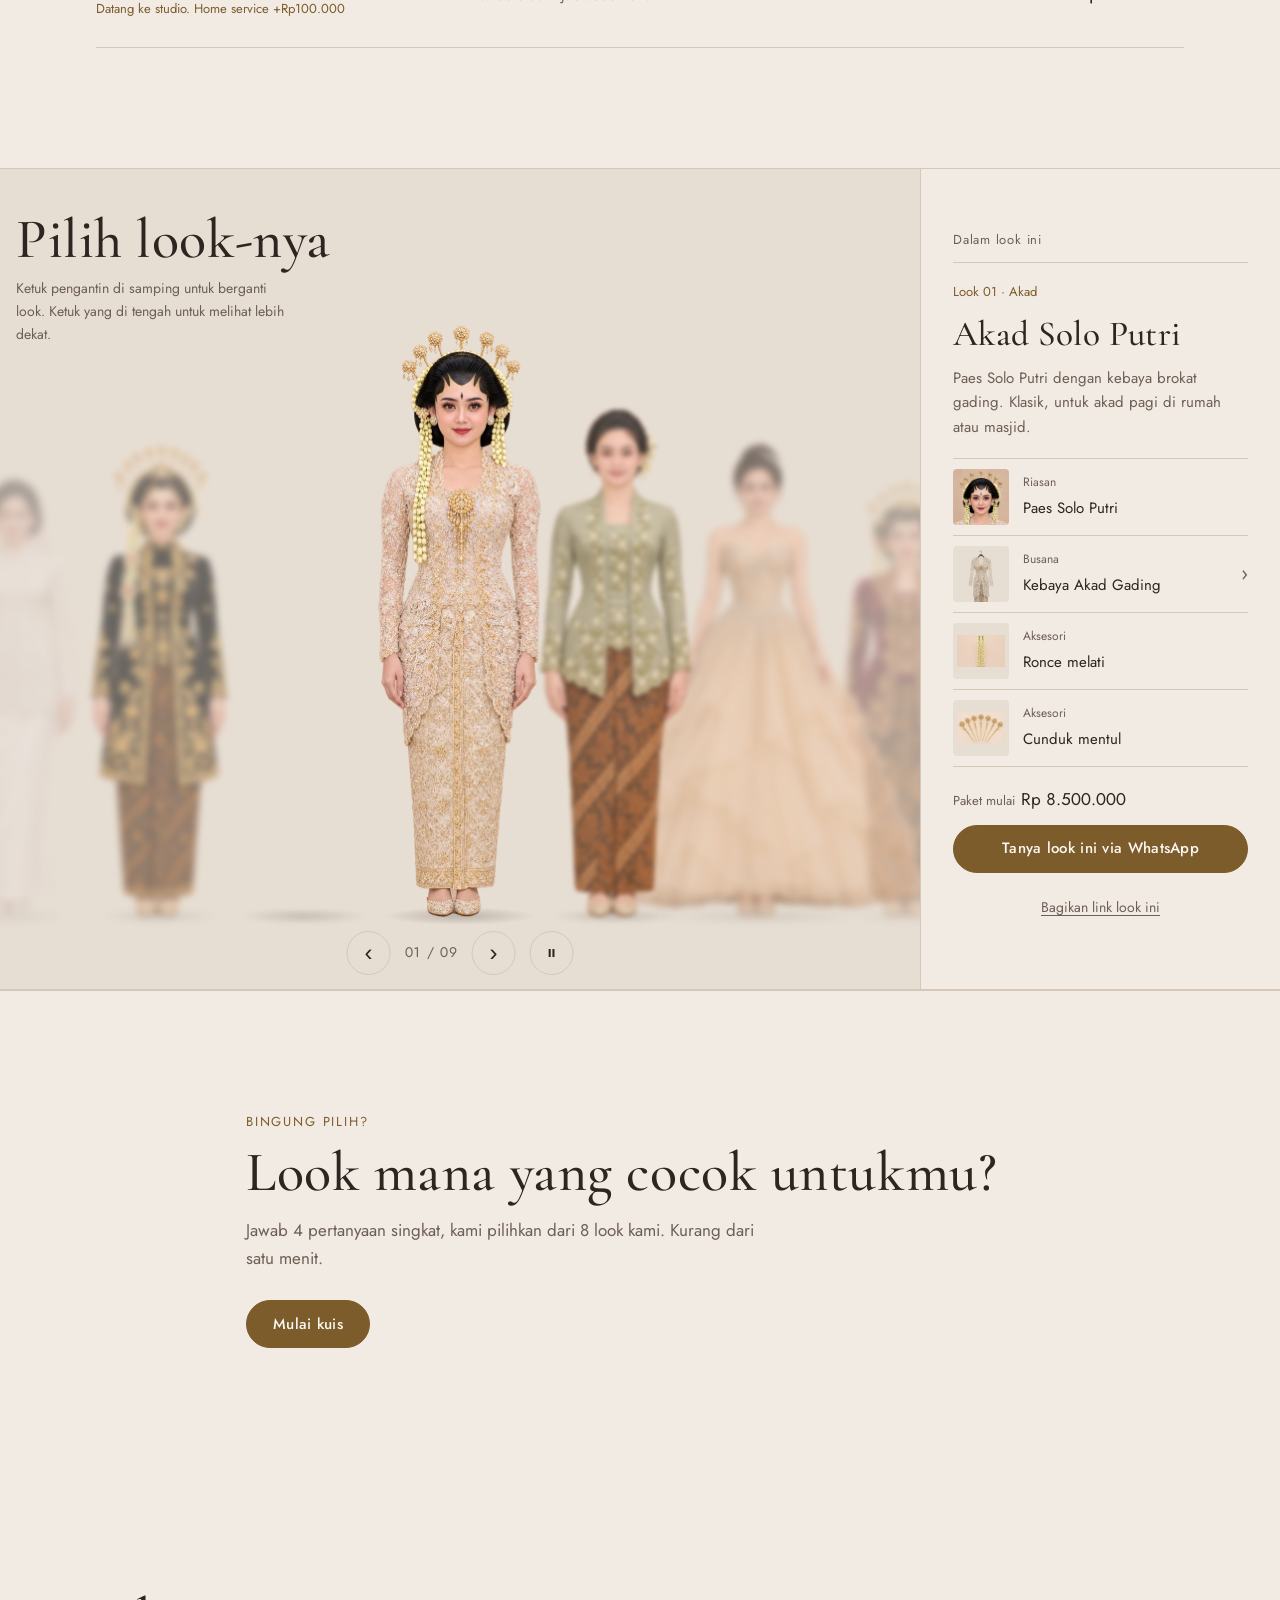
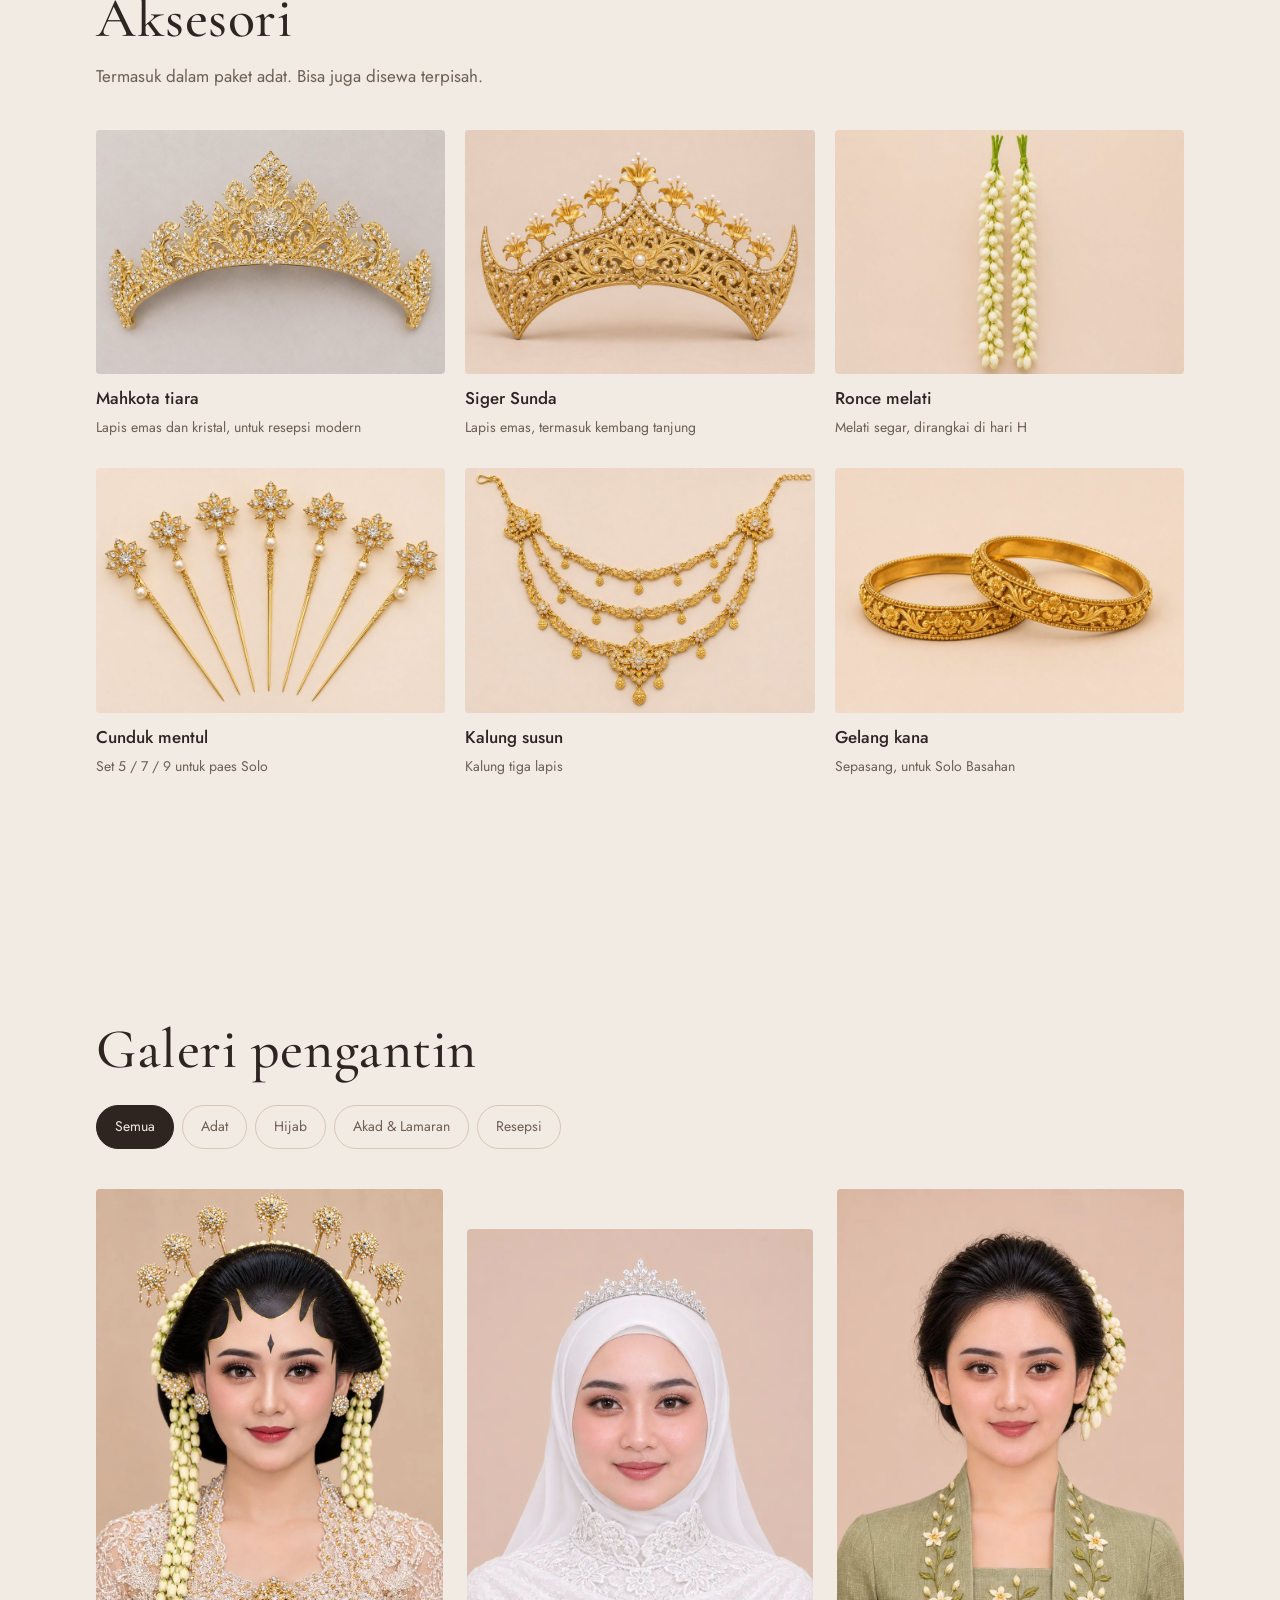
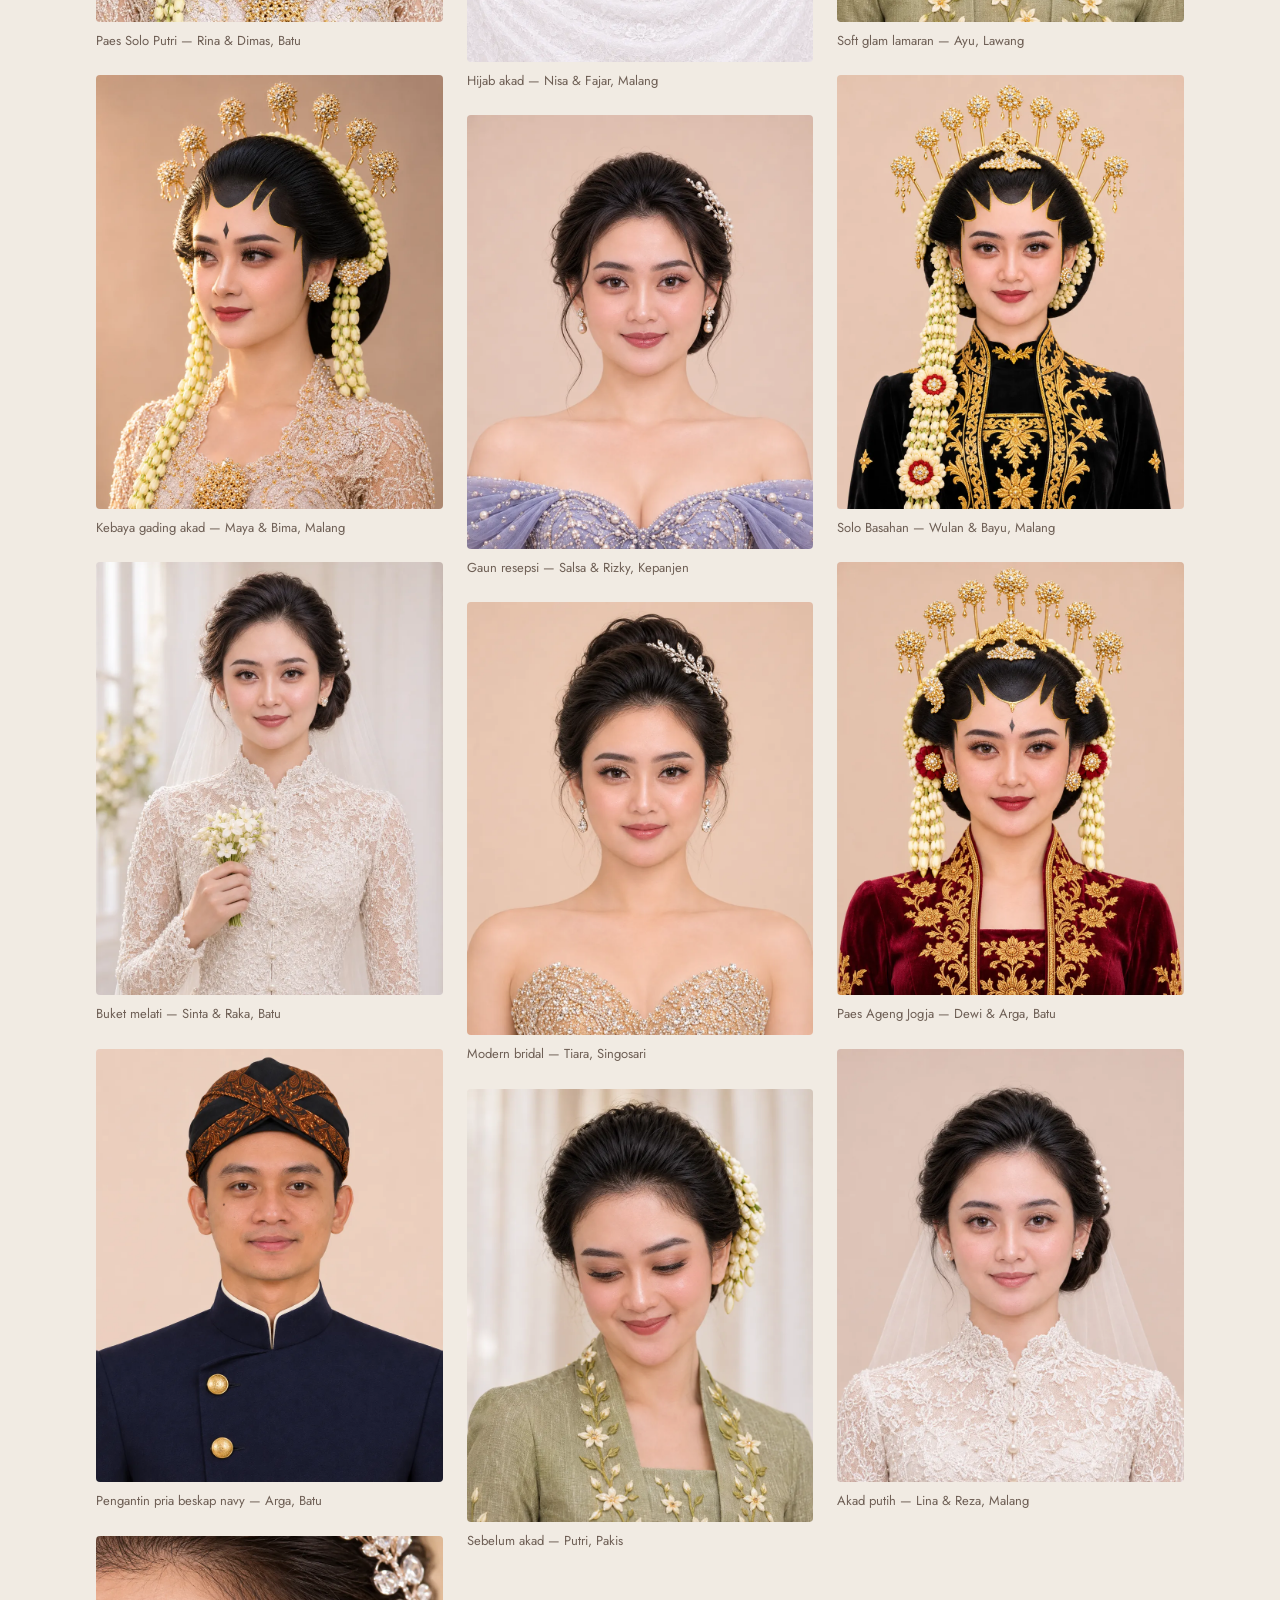
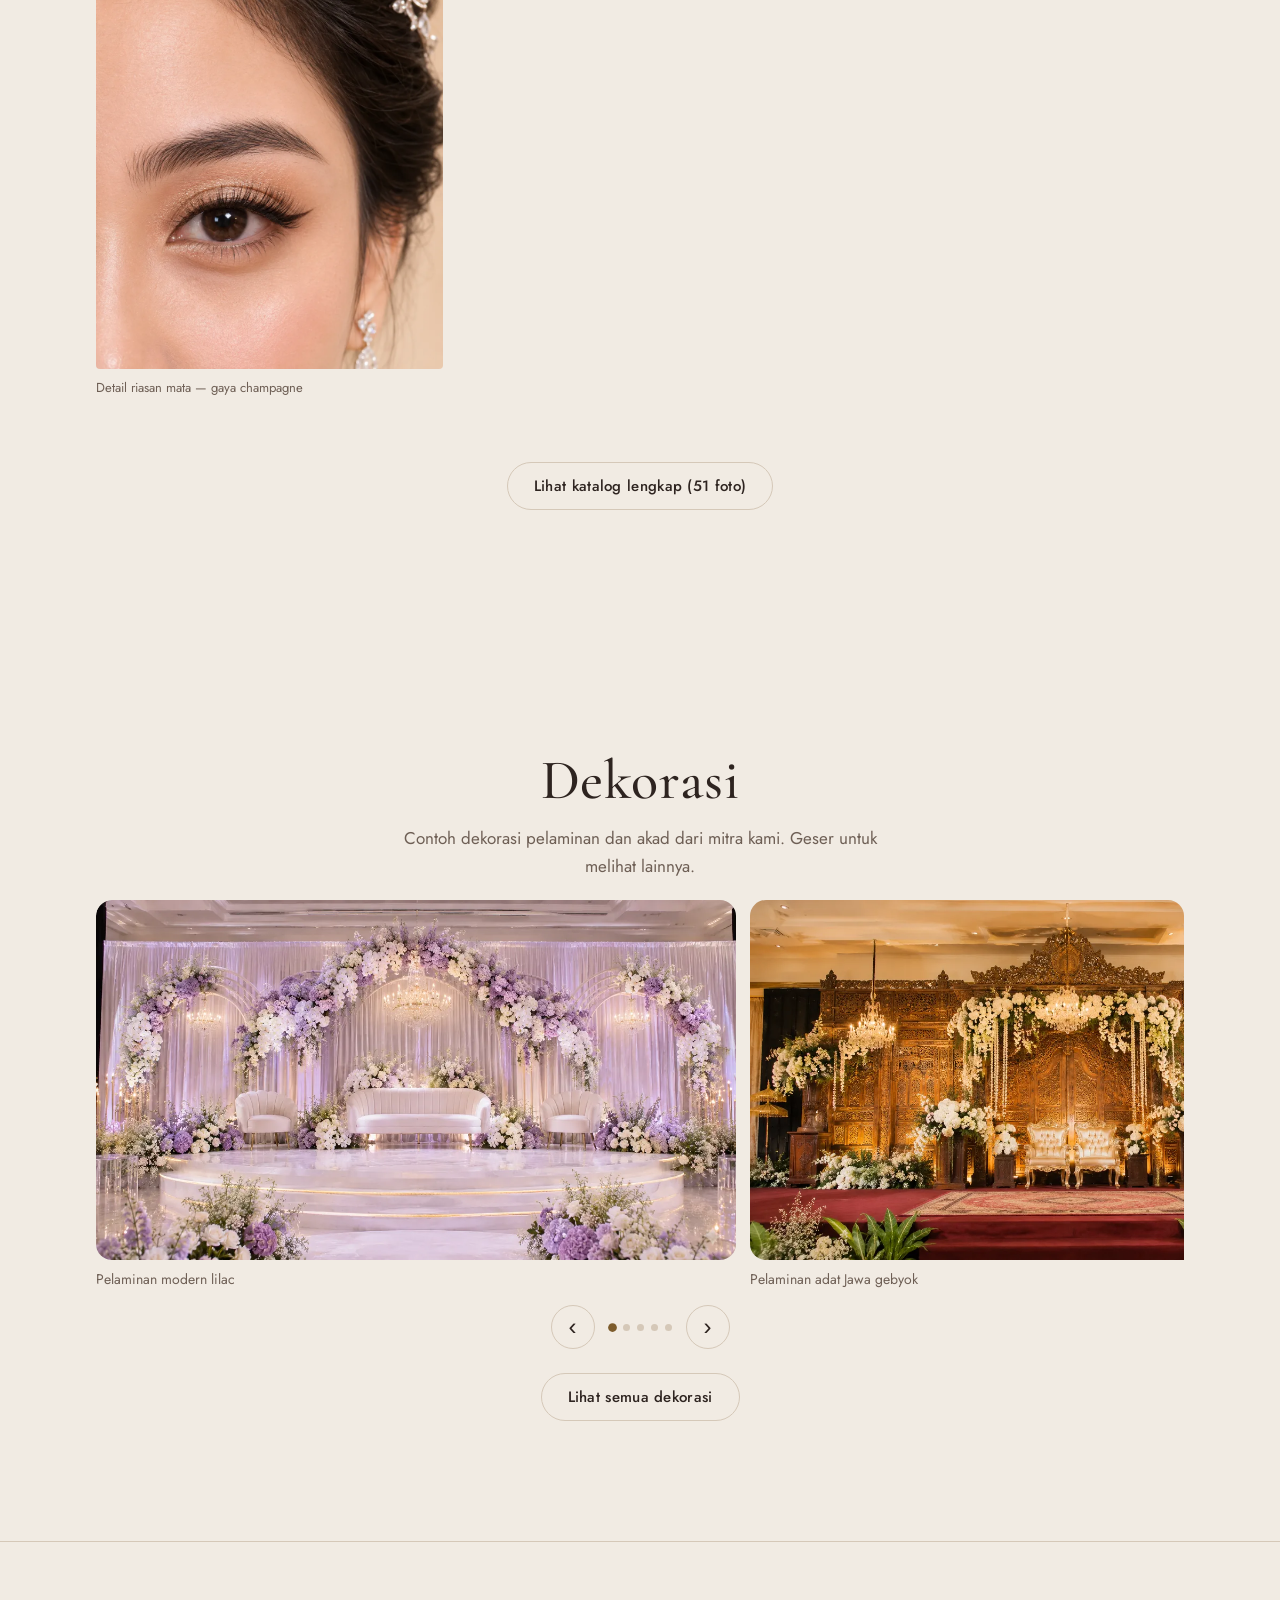
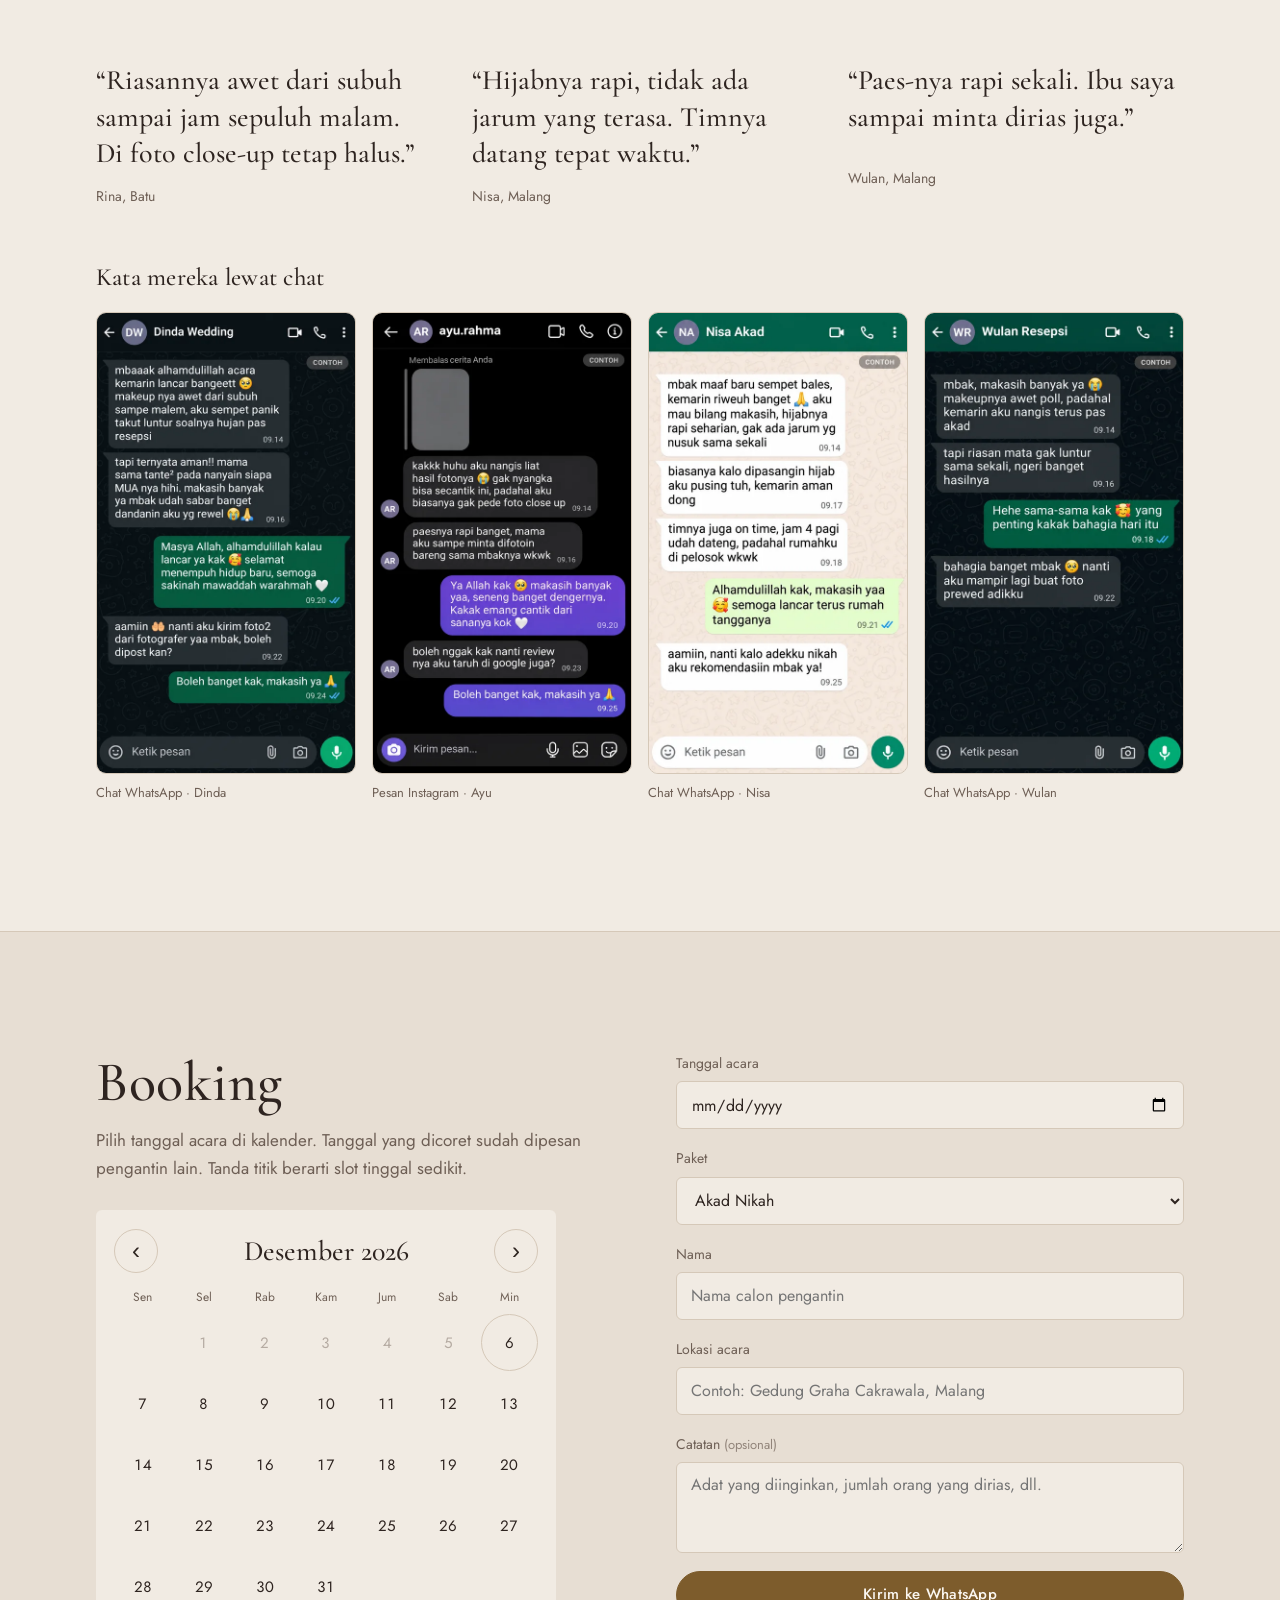
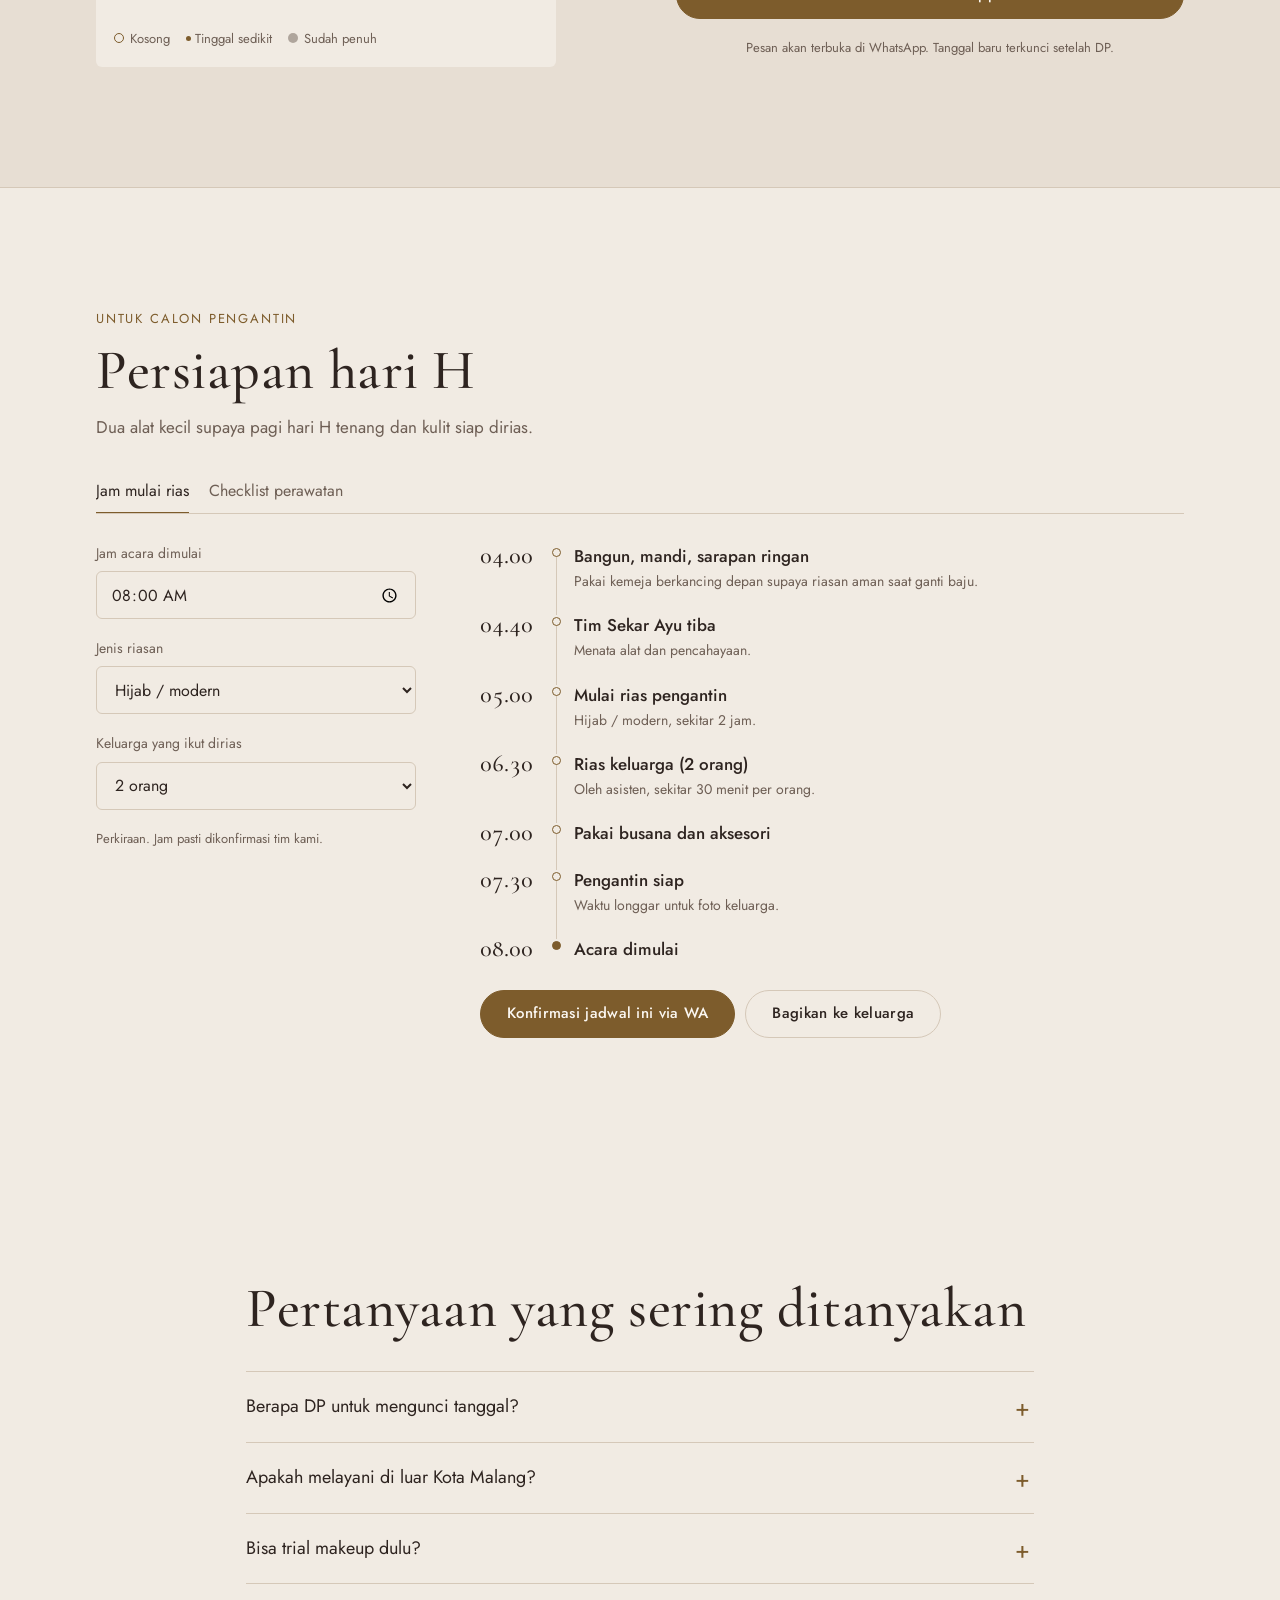
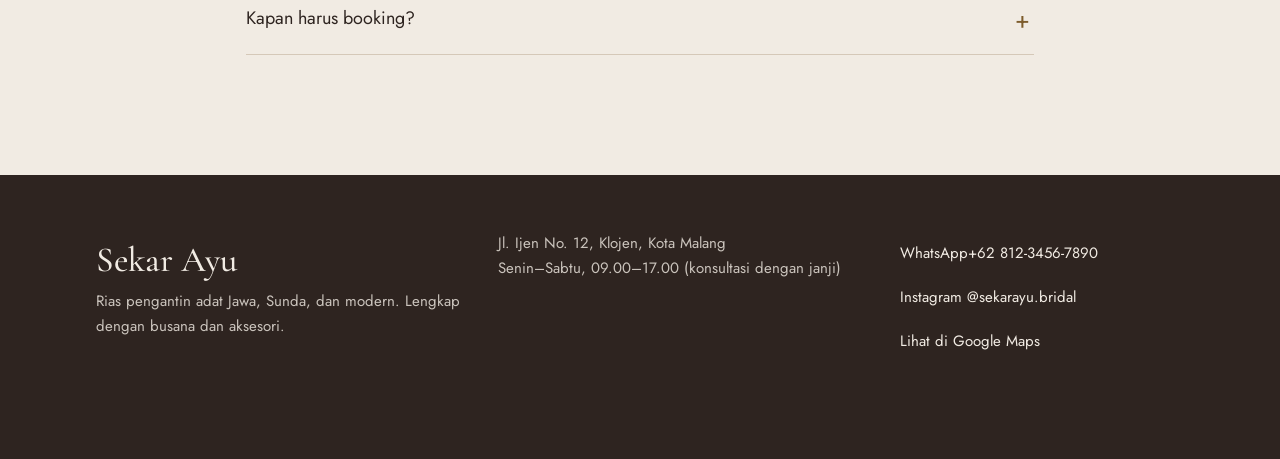
==== commit dc3540f6: "Add files via upload" ====
--- a/index.html
+++ b/index.html
@@ -163,6 +163,23 @@
     </div>
   </section>
 
+  <!-- DEKORASI (Premium): slide foto dari kategori Dekorasi di katalog -->
+  <section class="blok dekor-blok" id="dekor" hidden aria-labelledby="dekor-judul" aria-roledescription="carousel">
+    <div class="isi">
+      <h2 id="dekor-judul">Dekorasi</h2>
+      <p class="sub" id="dekor-sub"></p>
+      <div class="dekor" id="dekor-box">
+        <div class="dekor-track" id="dekor-track" tabindex="0" aria-label="Foto dekorasi, geser ke samping"></div>
+        <div class="dekor-nav">
+          <button class="ikon" id="dekor-prev" type="button" aria-label="Dekor sebelumnya">‹</button>
+          <div class="dekor-dots" id="dekor-dots" aria-hidden="true"></div>
+          <button class="ikon" id="dekor-next" type="button" aria-label="Dekor berikutnya">›</button>
+        </div>
+      </div>
+      <p class="galeri-lebih" id="dekor-lebih"><a class="btn btn-garis" href="katalog.html?kat=Dekorasi">Lihat semua dekorasi</a></p>
+    </div>
+  </section>
+
   <!-- TESTIMONI -->
   <section class="blok testi-blok">
     <div class="isi testi" id="testi-list"></div>
--- a/style.css
+++ b/style.css
@@ -569,3 +569,20 @@
 .video-kartu figcaption { align-items: center; }
 
 .galeri-lebih { margin-top: 24px; text-align: center; }
+
+/* slide dekorasi (Premium) */
+.dekor-blok .isi { text-align: center; }
+.dekor-blok .sub { margin-inline: auto; }
+.dekor { margin-top: 20px; }
+.dekor-track { display: flex; align-items: flex-start; gap: 14px; overflow-x: auto; scroll-snap-type: x mandatory; -webkit-overflow-scrolling: touch; scrollbar-width: none; padding-bottom: 2px; border-radius: 16px; }
+.dekor-track::-webkit-scrollbar { display: none; }
+.dekor-track:focus-visible { outline: 2px solid var(--accent); outline-offset: 3px; }
+.dekor-slide { margin: 0; flex: 0 0 min(100%, 760px); scroll-snap-align: center; text-align: left; }
+.dekor-slide img { width: 100%; height: auto; aspect-ratio: 16 / 9; object-fit: cover; border-radius: 16px; display: block; background: var(--surface); }
+.dekor-slide figcaption { margin-top: 8px; font-size: 14px; color: var(--muted); }
+.dekor-nav { display: flex; align-items: center; justify-content: center; gap: 14px; margin-top: 12px; }
+.dekor-dots { display: flex; gap: 7px; }
+.dekor-dots i { width: 7px; height: 7px; border-radius: 50%; background: var(--line); display: block; transition: background .2s, transform .2s; }
+.dekor-dots i.on { background: var(--accent); transform: scale(1.25); }
+@media (min-width: 760px) { .dekor-track { justify-content: flex-start; } .dekor-slide { flex-basis: 640px; } }
+@media (prefers-reduced-motion: reduce) { .dekor-track { scroll-behavior: auto; } }
